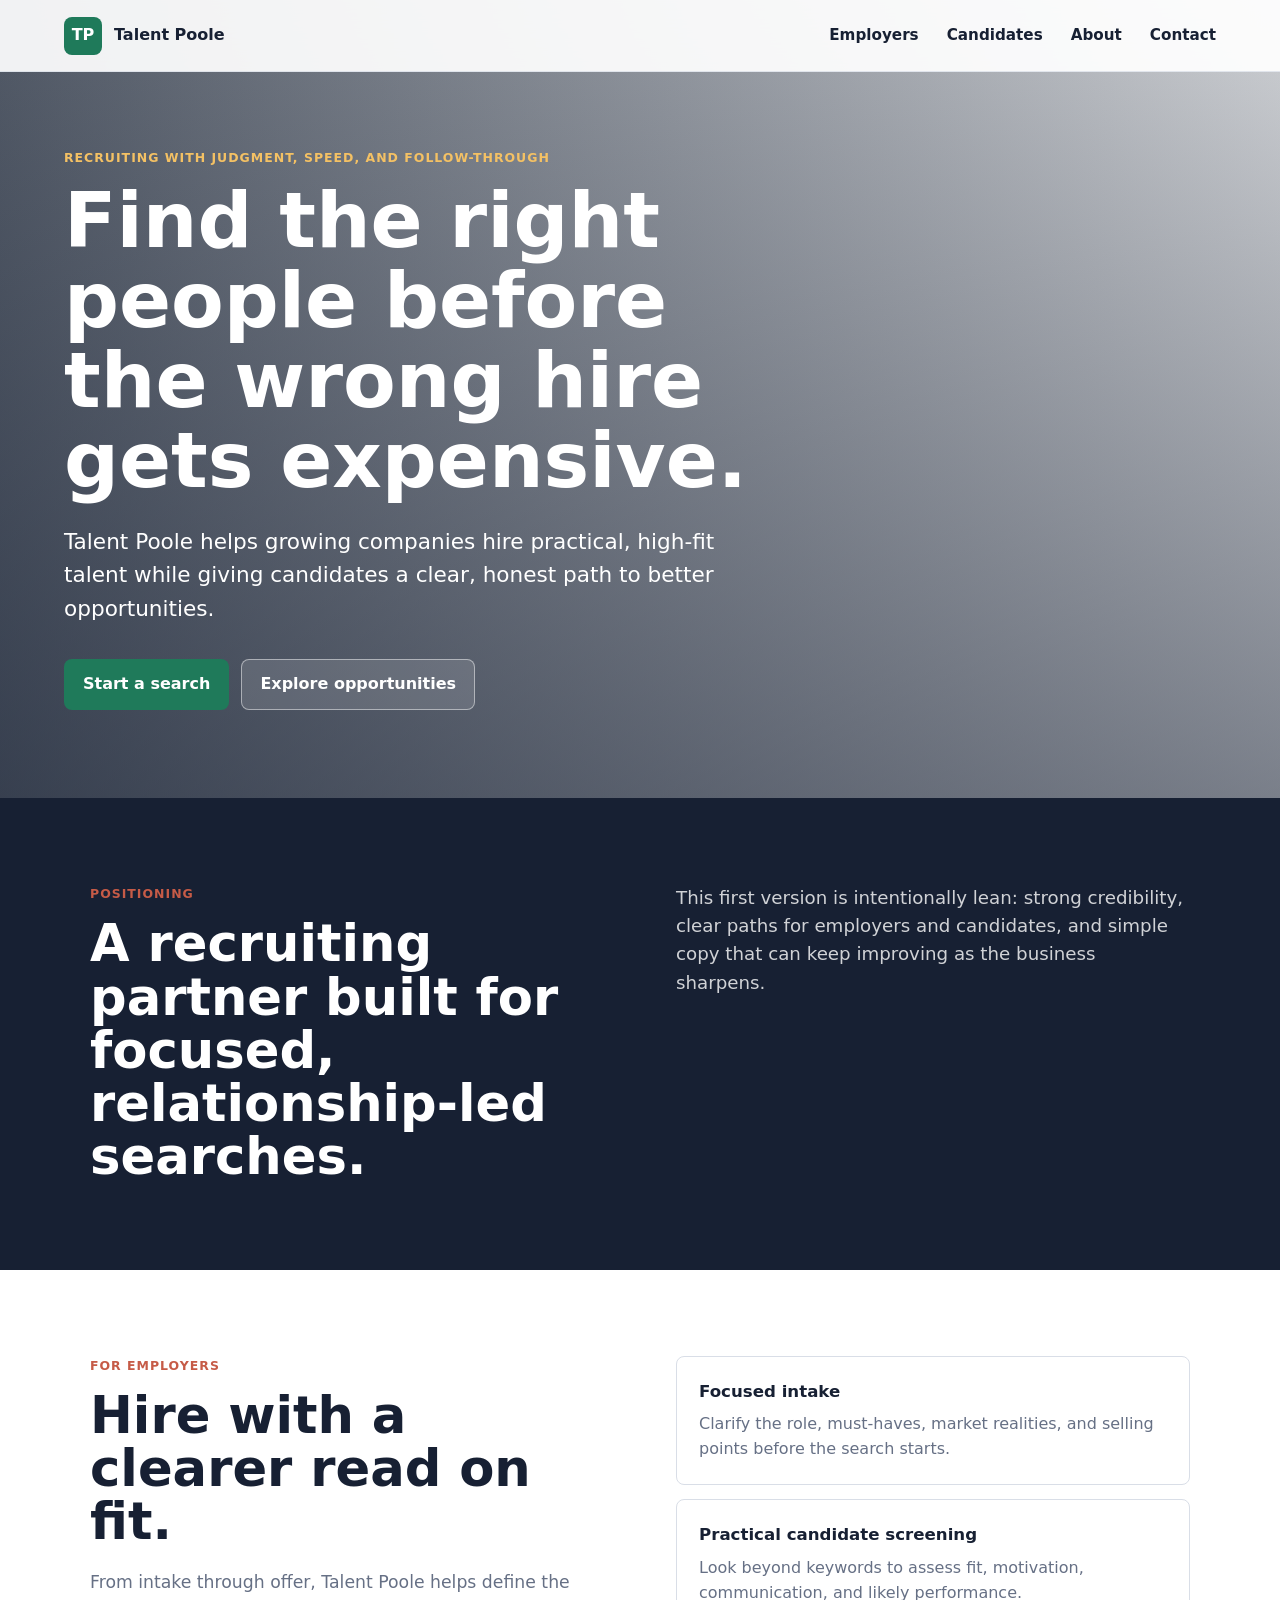
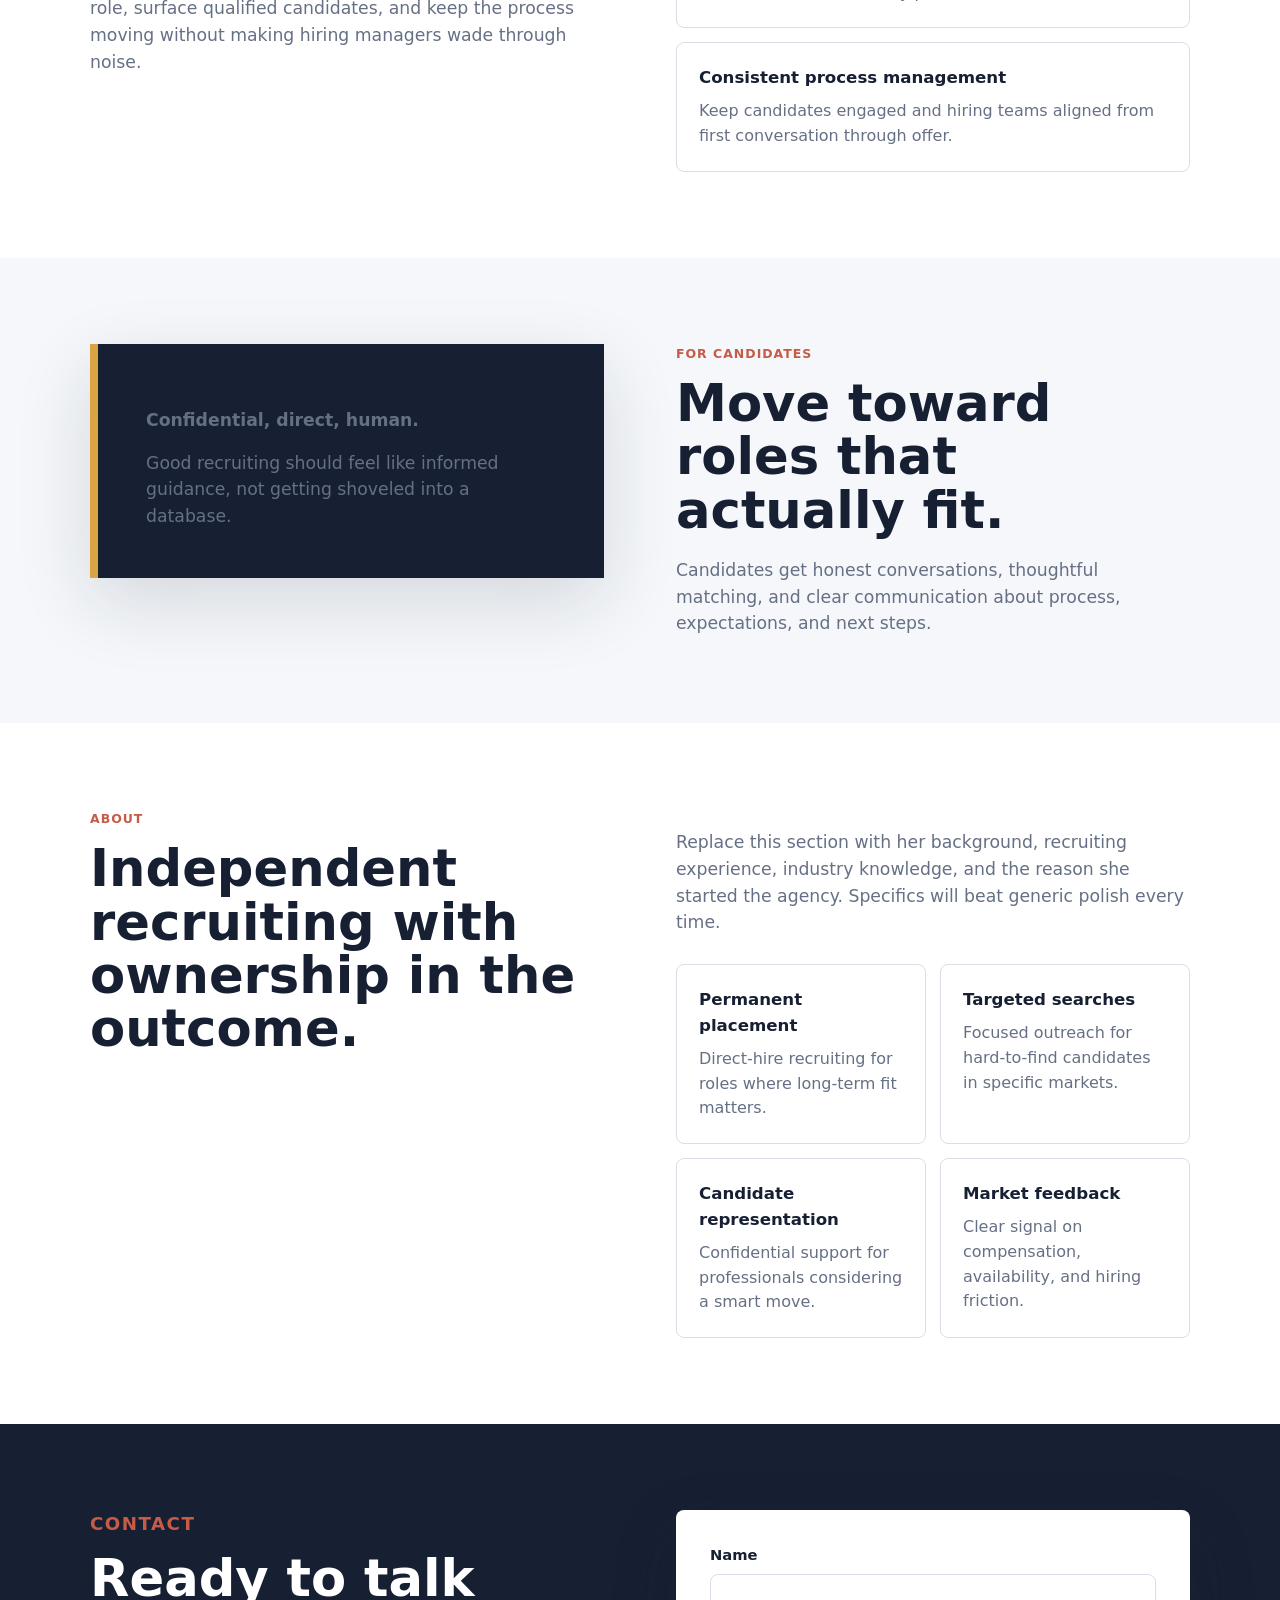
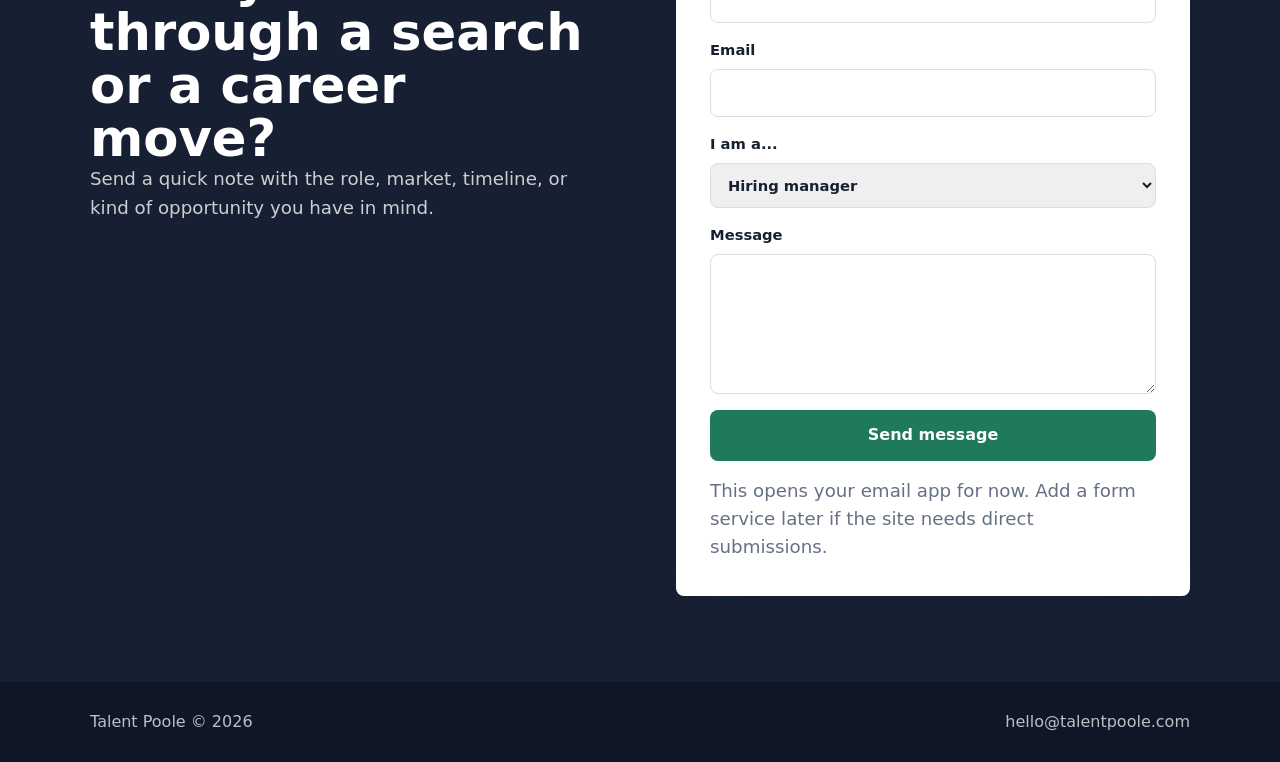
==== index.html @ 1aeaf41a "Initial Talent Poole static site" ====
<!doctype html>
<html lang="en">
  <head>
    <meta charset="utf-8" />
    <meta name="viewport" content="width=device-width, initial-scale=1" />
    <title>Talent Poole Recruiting</title>
    <meta
      name="description"
      content="A focused recruiting partner connecting growing companies with practical, high-fit talent."
    />
    <link rel="preconnect" href="https://images.unsplash.com" />
    <link rel="stylesheet" href="./styles.css" />
  </head>
  <body>
    <header class="site-header" data-header>
      <a class="brand" href="#top" aria-label="Talent Poole home">
        <span class="brand-mark">TP</span>
        <span data-content="agency.name">Talent Poole</span>
      </a>
      <button class="nav-toggle" type="button" aria-label="Open navigation" aria-expanded="false" data-nav-toggle>
        <span></span>
        <span></span>
        <span></span>
      </button>
      <nav class="nav-links" data-nav>
        <a href="#employers">Employers</a>
        <a href="#candidates">Candidates</a>
        <a href="#about">About</a>
        <a href="#contact">Contact</a>
      </nav>
    </header>

    <main id="top">
      <section class="hero">
        <div class="hero-media" role="img" aria-label="Professional team discussion in a modern office"></div>
        <div class="hero-overlay"></div>
        <div class="hero-content">
          <p class="eyebrow" data-content="agency.tagline">Recruiting with judgment, speed, and follow-through</p>
          <h1 data-content="hero.headline">Find the right people before the wrong hire gets expensive.</h1>
          <p class="hero-copy" data-content="hero.copy">
            Talent Poole helps growing companies hire practical, high-fit talent while giving candidates a clear, honest path to better opportunities.
          </p>
          <div class="button-row">
            <a class="button primary" href="#contact" data-content="hero.primaryCta">Start a search</a>
            <a class="button secondary" href="#candidates" data-content="hero.secondaryCta">Explore opportunities</a>
          </div>
        </div>
      </section>

      <section class="intro-band">
        <div class="section-inner intro-grid">
          <div>
            <p class="section-kicker">Positioning</p>
            <h2 data-content="intro.headline">A recruiting partner built for focused, relationship-led searches.</h2>
          </div>
          <p data-content="intro.copy">
            This first version is intentionally lean: strong credibility, clear paths for employers and candidates, and simple copy your sister can keep improving as the business sharpens.
          </p>
        </div>
      </section>

      <section class="section" id="employers">
        <div class="section-inner two-column">
          <div>
            <p class="section-kicker">For Employers</p>
            <h2 data-content="employers.headline">Hire with a clearer read on fit.</h2>
            <p data-content="employers.copy">
              From intake through offer, Talent Poole helps define the role, surface qualified candidates, and keep the process moving without making hiring managers wade through noise.
            </p>
          </div>
          <div class="feature-list" data-list="employers.points"></div>
        </div>
      </section>

      <section class="section muted" id="candidates">
        <div class="section-inner two-column reverse">
          <div class="profile-panel">
            <p class="stat" data-content="candidates.stat">Confidential, direct, human.</p>
            <p data-content="candidates.statCopy">
              Good recruiting should feel like informed guidance, not getting shoveled into a database.
            </p>
          </div>
          <div>
            <p class="section-kicker">For Candidates</p>
            <h2 data-content="candidates.headline">Move toward roles that actually fit.</h2>
            <p data-content="candidates.copy">
              Candidates get honest conversations, thoughtful matching, and clear communication about process, expectations, and next steps.
            </p>
          </div>
        </div>
      </section>

      <section class="section" id="about">
        <div class="section-inner about-layout">
          <div>
            <p class="section-kicker">About</p>
            <h2 data-content="about.headline">Independent recruiting with ownership in the outcome.</h2>
          </div>
          <div>
            <p data-content="about.copy">
              Replace this section with her background, recruiting experience, industry knowledge, and the reason she started the agency. Specifics will beat generic polish every time.
            </p>
            <div class="service-grid" data-list="services"></div>
          </div>
        </div>
      </section>

      <section class="contact-section" id="contact">
        <div class="section-inner contact-grid">
          <div>
            <p class="section-kicker">Contact</p>
            <h2 data-content="contact.headline">Ready to talk through a search or a career move?</h2>
            <p data-content="contact.copy">
              Send a quick note with the role, market, timeline, or kind of opportunity you have in mind.
            </p>
          </div>
          <form class="contact-form" data-contact-form>
            <label>
              Name
              <input name="name" autocomplete="name" required />
            </label>
            <label>
              Email
              <input name="email" type="email" autocomplete="email" required />
            </label>
            <label>
              I am a...
              <select name="type">
                <option>Hiring manager</option>
                <option>Candidate</option>
                <option>Referral partner</option>
              </select>
            </label>
            <label>
              Message
              <textarea name="message" rows="5" required></textarea>
            </label>
            <button class="button primary" type="submit">Send message</button>
            <p class="form-note">
              This opens your email app for now. Add a form service later if the site needs direct submissions.
            </p>
          </form>
        </div>
      </section>
    </main>

    <footer class="site-footer">
      <div class="section-inner footer-inner">
        <p><span data-content="agency.name">Talent Poole</span> <span data-year></span></p>
        <a data-email-link href="mailto:hello@example.com">hello@example.com</a>
      </div>
    </footer>

    <script src="./content/site-content.js"></script>
    <script src="./script.js"></script>
  </body>
</html>
---- styles.css ----
:root {
  --ink: #172033;
  --text: #2c3447;
  --muted: #667085;
  --line: #d9dee7;
  --paper: #ffffff;
  --soft: #f5f7fa;
  --green: #1f7a5a;
  --green-dark: #11543d;
  --coral: #c65b47;
  --gold: #d9a441;
  --shadow: 0 24px 70px rgba(23, 32, 51, 0.14);
  color-scheme: light;
  font-family:
    Inter, ui-sans-serif, system-ui, -apple-system, BlinkMacSystemFont, "Segoe UI",
    sans-serif;
}

* {
  box-sizing: border-box;
}

html {
  scroll-behavior: smooth;
}

body {
  margin: 0;
  background: var(--paper);
  color: var(--text);
  line-height: 1.55;
}

a {
  color: inherit;
  text-decoration: none;
}

button,
input,
select,
textarea {
  font: inherit;
}

.site-header {
  align-items: center;
  background: rgba(255, 255, 255, 0.92);
  border-bottom: 1px solid rgba(217, 222, 231, 0.75);
  display: flex;
  height: 72px;
  justify-content: space-between;
  left: 0;
  padding: 0 clamp(20px, 5vw, 72px);
  position: fixed;
  right: 0;
  top: 0;
  z-index: 20;
  backdrop-filter: blur(18px);
}

.brand {
  align-items: center;
  color: var(--ink);
  display: inline-flex;
  font-weight: 750;
  gap: 12px;
}

.brand-mark {
  align-items: center;
  background: var(--green);
  border-radius: 8px;
  color: #fff;
  display: inline-flex;
  height: 38px;
  justify-content: center;
  letter-spacing: 0;
  width: 38px;
}

.nav-links {
  align-items: center;
  display: flex;
  gap: 28px;
  color: var(--ink);
  font-size: 0.95rem;
  font-weight: 650;
}

.nav-links a:hover {
  color: var(--green);
}

.nav-toggle {
  background: transparent;
  border: 0;
  display: none;
  height: 44px;
  padding: 10px;
  width: 44px;
}

.nav-toggle span {
  background: var(--ink);
  display: block;
  height: 2px;
  margin: 5px 0;
  width: 22px;
}

.hero {
  min-height: 88vh;
  overflow: hidden;
  position: relative;
  display: grid;
  align-items: end;
  isolation: isolate;
}

.hero-media,
.hero-overlay {
  inset: 0;
  position: absolute;
}

.hero-media {
  background:
    linear-gradient(90deg, rgba(14, 25, 43, 0.72), rgba(14, 25, 43, 0.2)),
    url("https://images.unsplash.com/photo-1556761175-b413da4baf72?auto=format&fit=crop&w=1800&q=82")
      center / cover;
  transform: scale(1.02);
  z-index: -2;
}

.hero-overlay {
  background: linear-gradient(0deg, rgba(23, 32, 51, 0.46), rgba(23, 32, 51, 0));
  z-index: -1;
}

.hero-content {
  color: #fff;
  max-width: 820px;
  padding: 148px clamp(20px, 5vw, 72px) 88px;
}

.eyebrow,
.section-kicker {
  color: var(--coral);
  font-size: 0.78rem;
  font-weight: 800;
  letter-spacing: 0.08em;
  margin: 0 0 14px;
  text-transform: uppercase;
}

.hero .eyebrow {
  color: #f4c164;
}

h1,
h2 {
  color: var(--ink);
  letter-spacing: 0;
  line-height: 1.04;
  margin: 0;
}

h1 {
  color: #fff;
  font-size: clamp(2.8rem, 6vw, 6rem);
  max-width: 800px;
}

h2 {
  font-size: clamp(2rem, 4vw, 4.1rem);
}

p {
  margin: 0;
}

.hero-copy {
  font-size: clamp(1.05rem, 2vw, 1.35rem);
  margin-top: 24px;
  max-width: 680px;
}

.button-row {
  display: flex;
  flex-wrap: wrap;
  gap: 12px;
  margin-top: 34px;
}

.button {
  align-items: center;
  border: 1px solid transparent;
  border-radius: 8px;
  display: inline-flex;
  font-weight: 750;
  justify-content: center;
  min-height: 48px;
  padding: 12px 18px;
  transition:
    background 160ms ease,
    border-color 160ms ease,
    color 160ms ease,
    transform 160ms ease;
}

.button:hover {
  transform: translateY(-1px);
}

.button.primary {
  background: var(--green);
  color: #fff;
}

.button.primary:hover {
  background: var(--green-dark);
}

.button.secondary {
  background: rgba(255, 255, 255, 0.12);
  border-color: rgba(255, 255, 255, 0.48);
  color: #fff;
}

.intro-band {
  background: var(--ink);
  color: rgba(255, 255, 255, 0.8);
}

.section-inner {
  margin: 0 auto;
  max-width: 1180px;
  padding: 86px clamp(20px, 5vw, 40px);
  width: 100%;
}

.intro-grid,
.two-column,
.about-layout,
.contact-grid {
  display: grid;
  gap: clamp(32px, 6vw, 72px);
  grid-template-columns: minmax(0, 1fr) minmax(0, 1fr);
}

.intro-grid h2,
.contact-section h2 {
  color: #fff;
}

.intro-grid p:last-child,
.contact-section p {
  font-size: 1.14rem;
}

.section {
  background: #fff;
}

.section.muted {
  background: var(--soft);
}

.two-column,
.about-layout,
.contact-grid {
  align-items: start;
}

.two-column > div > p:not(.section-kicker),
.about-layout > div > p:not(.section-kicker) {
  color: var(--muted);
  font-size: 1.08rem;
  margin-top: 20px;
}

.feature-list {
  display: grid;
  gap: 14px;
}

.feature-item,
.service-card {
  background: #fff;
  border: 1px solid var(--line);
  border-radius: 8px;
  padding: 22px;
}

.feature-item h3,
.service-card h3 {
  color: var(--ink);
  font-size: 1.04rem;
  margin: 0 0 8px;
}

.feature-item p,
.service-card p {
  color: var(--muted);
}

.profile-panel {
  background: var(--ink);
  border-left: 8px solid var(--gold);
  box-shadow: var(--shadow);
  color: rgba(255, 255, 255, 0.82);
  padding: clamp(28px, 5vw, 48px);
}

.profile-panel .stat {
  color: #fff;
  font-size: clamp(2rem, 4vw, 3.6rem);
  font-weight: 800;
  letter-spacing: 0;
  line-height: 1.04;
  margin-bottom: 16px;
}

.profile-panel p:not(.stat) {
  color: rgba(255, 255, 255, 0.78);
}

.service-grid {
  display: grid;
  gap: 14px;
  grid-template-columns: repeat(2, minmax(0, 1fr));
  margin-top: 28px;
}

.contact-section {
  background: var(--ink);
  color: rgba(255, 255, 255, 0.78);
}

.contact-form {
  background: #fff;
  border-radius: 8px;
  box-shadow: var(--shadow);
  color: var(--text);
  display: grid;
  gap: 16px;
  padding: clamp(22px, 4vw, 34px);
}

.contact-form label {
  color: var(--ink);
  display: grid;
  font-size: 0.92rem;
  font-weight: 750;
  gap: 7px;
}

.contact-form input,
.contact-form select,
.contact-form textarea {
  border: 1px solid var(--line);
  border-radius: 8px;
  color: var(--ink);
  padding: 12px 13px;
}

.contact-form textarea {
  resize: vertical;
}

.contact-form input:focus,
.contact-form select:focus,
.contact-form textarea:focus {
  border-color: var(--green);
  outline: 3px solid rgba(31, 122, 90, 0.15);
}

.form-note {
  color: var(--muted);
  font-size: 0.86rem;
}

.site-footer {
  background: #0f1726;
  color: rgba(255, 255, 255, 0.72);
}

.footer-inner {
  align-items: center;
  display: flex;
  justify-content: space-between;
  padding-bottom: 28px;
  padding-top: 28px;
}

.footer-inner a:hover {
  color: #fff;
}

@media (max-width: 820px) {
  .site-header {
    height: 66px;
  }

  .nav-toggle {
    display: block;
  }

  .nav-links {
    background: #fff;
    border-bottom: 1px solid var(--line);
    box-shadow: var(--shadow);
    display: none;
    flex-direction: column;
    gap: 0;
    left: 0;
    padding: 10px 20px 18px;
    position: absolute;
    right: 0;
    top: 66px;
  }

  .nav-links.is-open {
    display: flex;
  }

  .nav-links a {
    padding: 12px 0;
    width: 100%;
  }

  .hero {
    min-height: 86vh;
  }

  .hero-content {
    padding-bottom: 58px;
  }

  .intro-grid,
  .two-column,
  .about-layout,
  .contact-grid {
    grid-template-columns: 1fr;
  }

  .reverse .profile-panel {
    order: 2;
  }

  .service-grid {
    grid-template-columns: 1fr;
  }

  .footer-inner {
    align-items: flex-start;
    flex-direction: column;
    gap: 8px;
  }
}

@media (max-width: 520px) {
  .button {
    width: 100%;
  }

  h1 {
    font-size: 2.65rem;
  }

  .section-inner {
    padding-bottom: 66px;
    padding-top: 66px;
  }
}
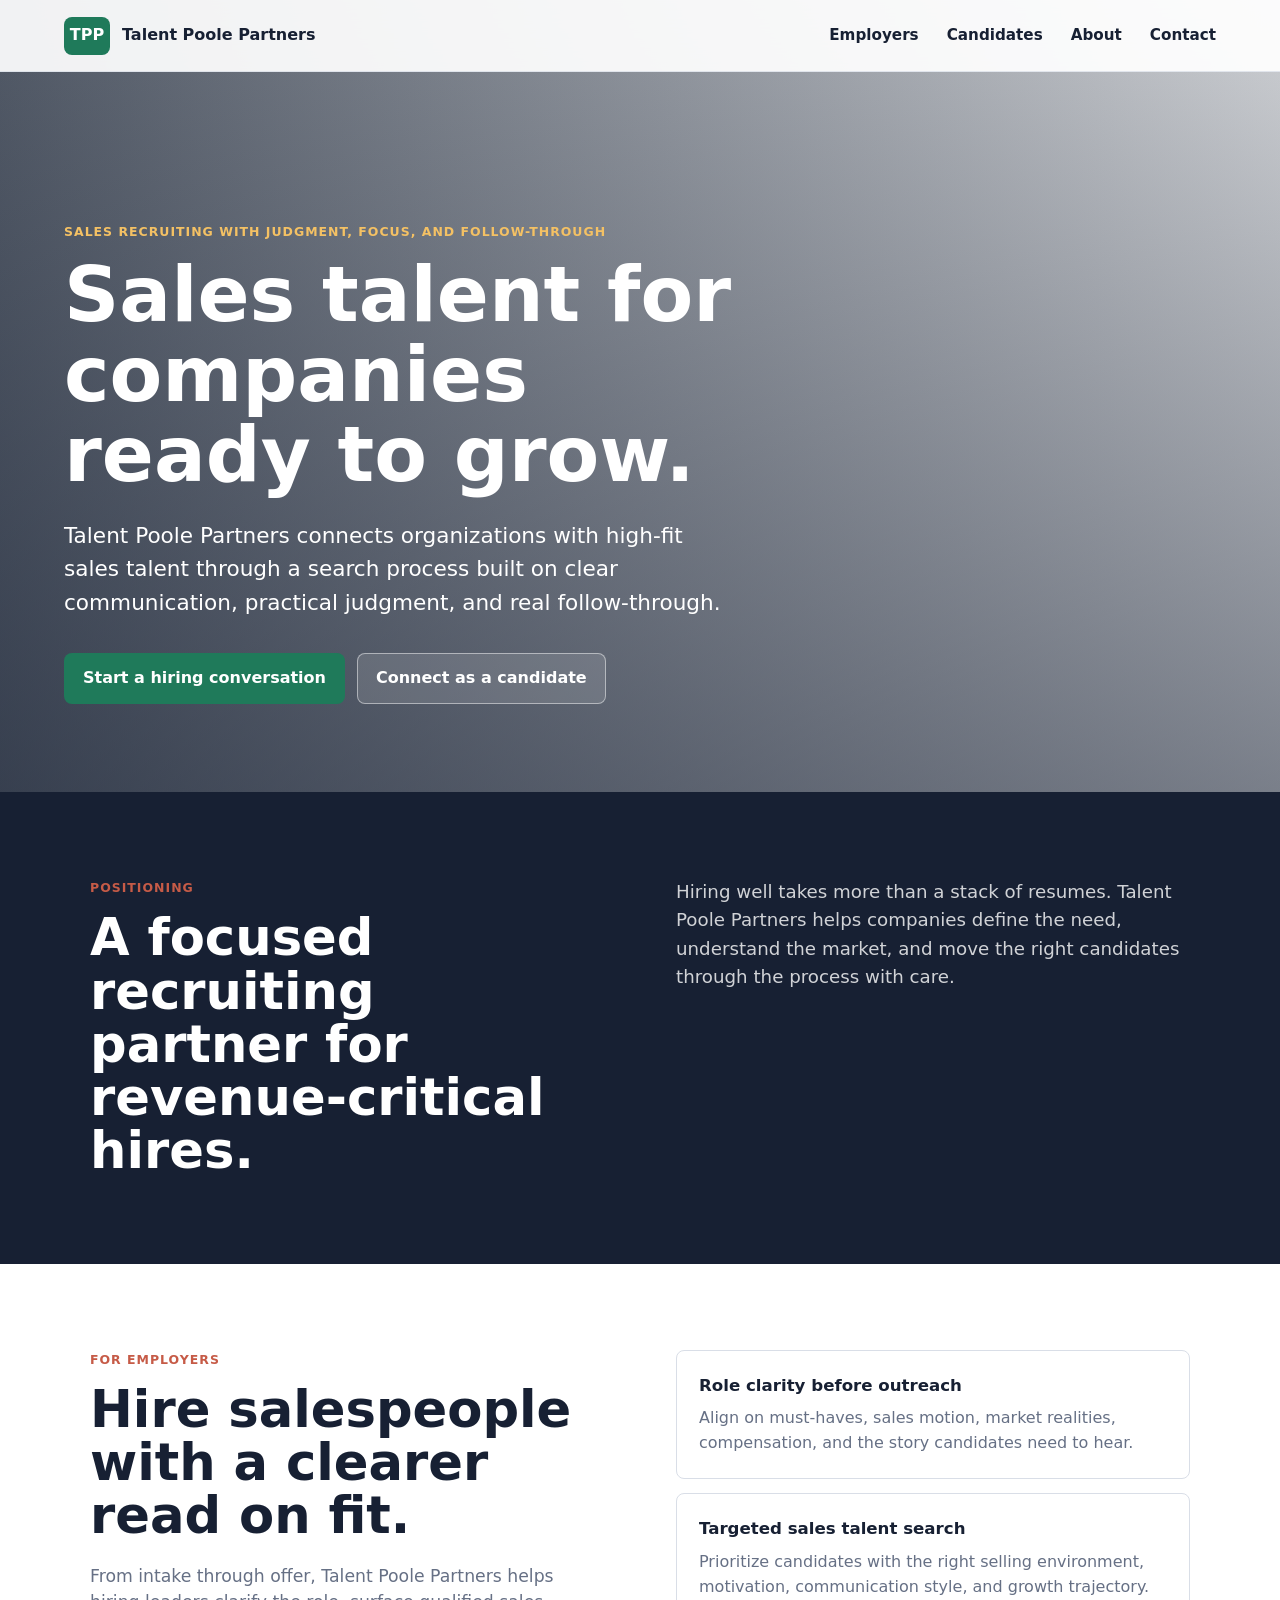
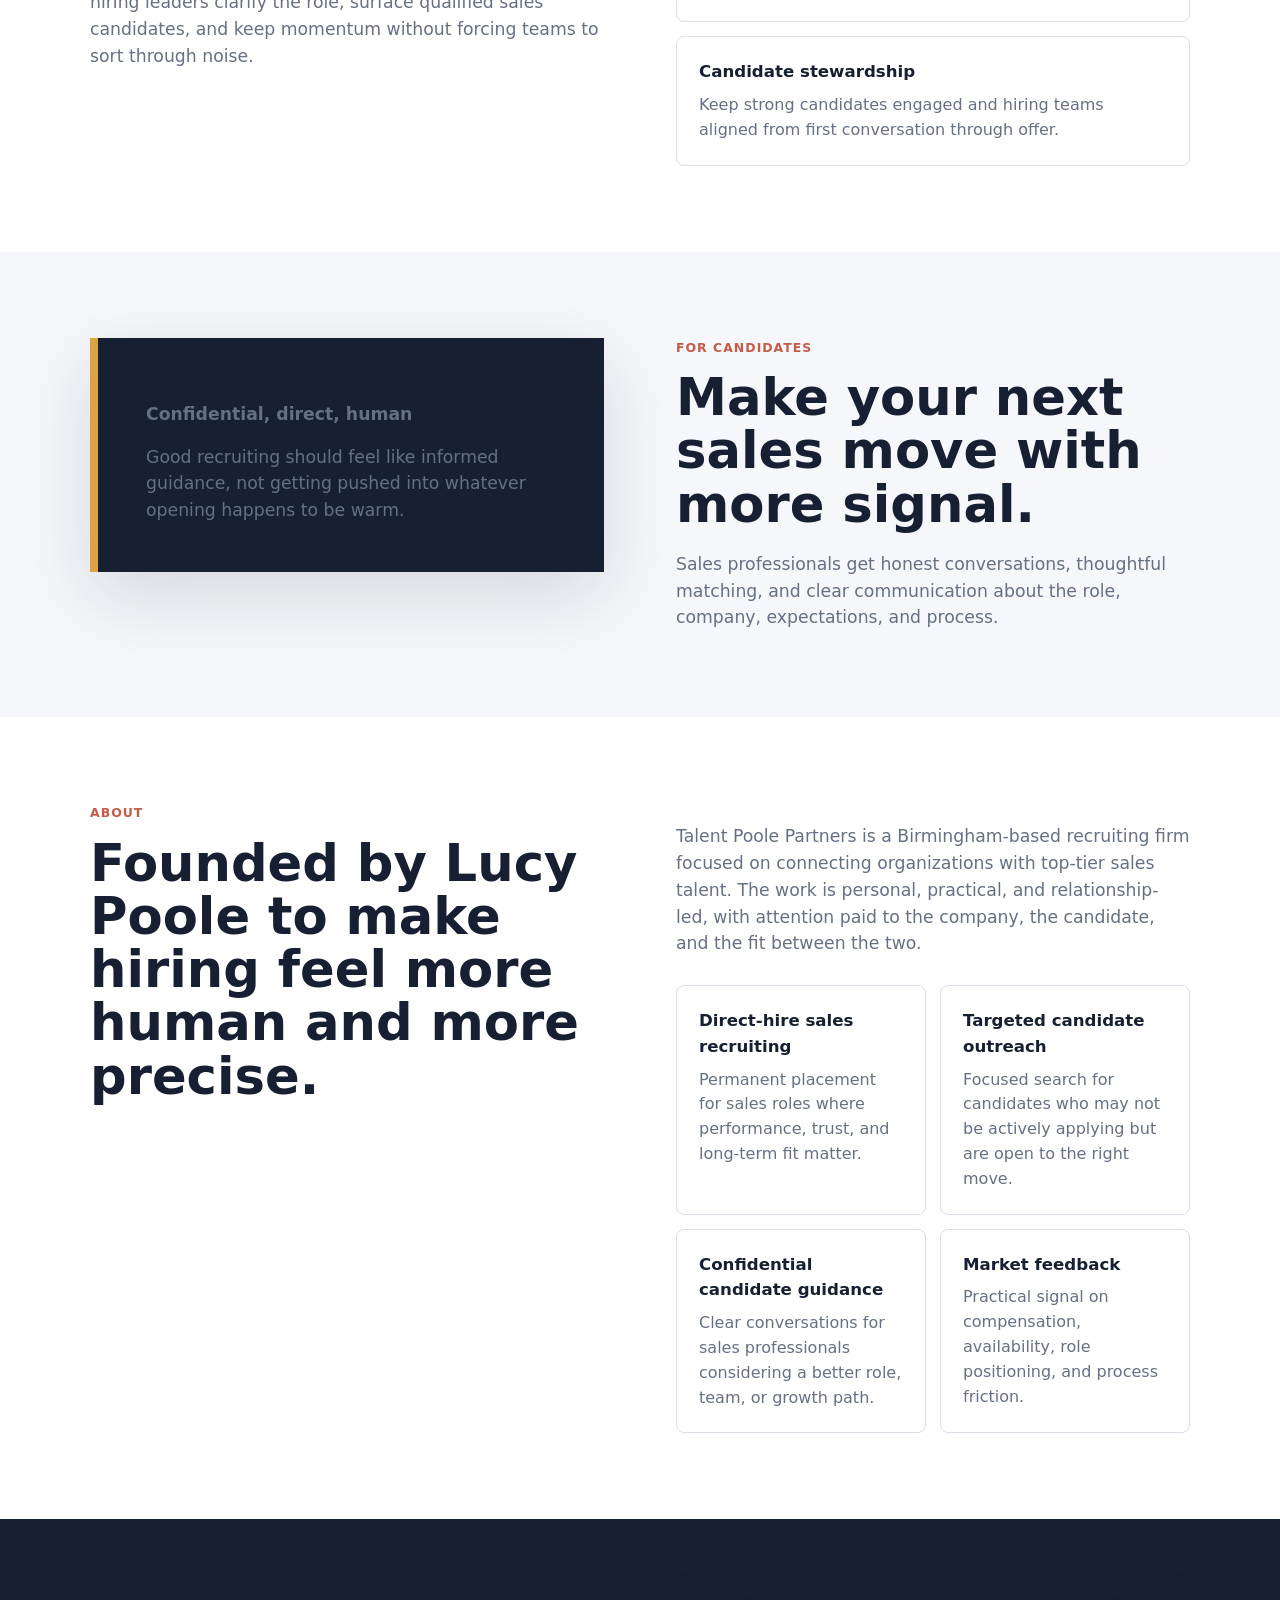
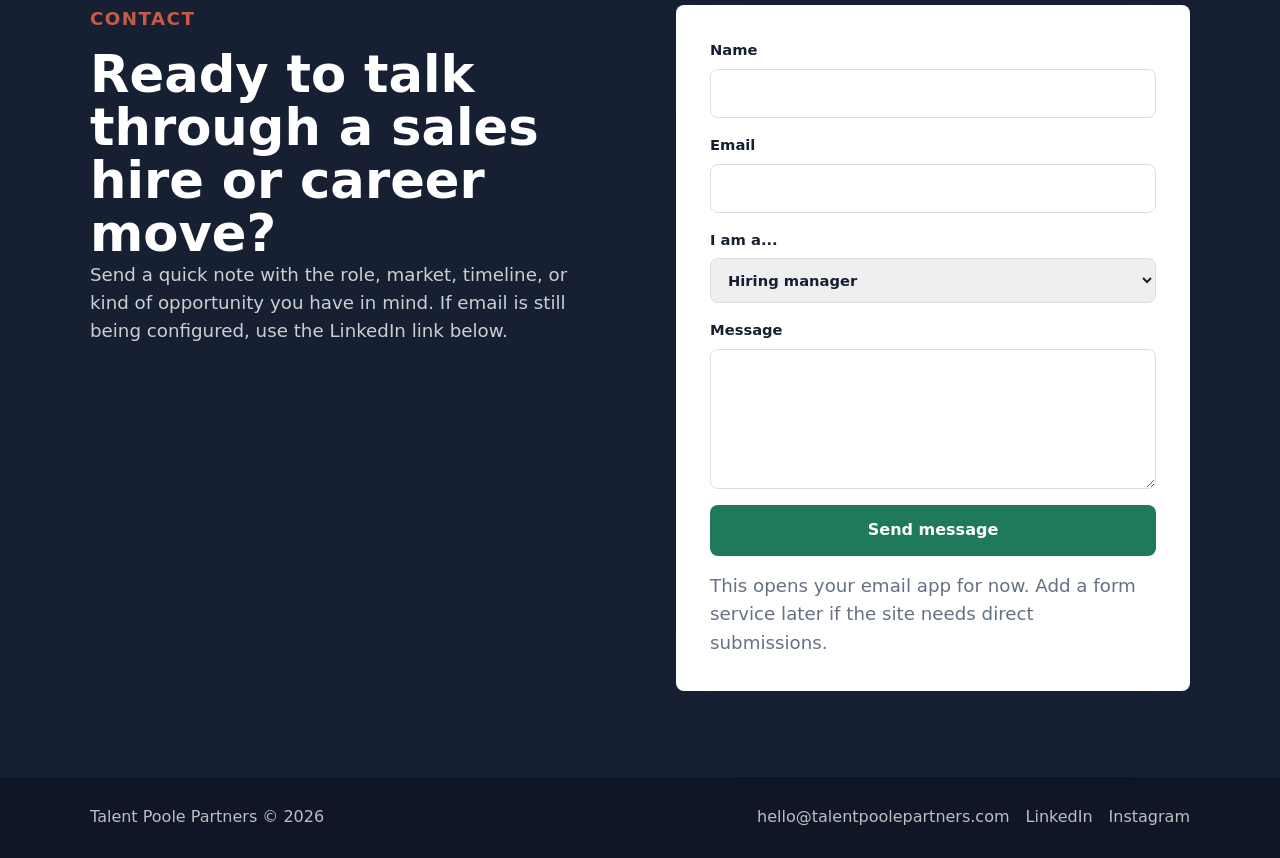
==== commit 9c6e914f: "Refine site for Talent Poole Partners" ====
--- a/index.html
+++ b/index.html
@@ -3,19 +3,19 @@
   <head>
     <meta charset="utf-8" />
     <meta name="viewport" content="width=device-width, initial-scale=1" />
-    <title>Talent Poole Recruiting</title>
+    <title>Talent Poole Partners | Sales Recruiting</title>
     <meta
       name="description"
-      content="A focused recruiting partner connecting growing companies with practical, high-fit talent."
+      content="Talent Poole Partners is a Birmingham-based recruiting firm connecting organizations with high-fit sales talent."
     />
     <link rel="preconnect" href="https://images.unsplash.com" />
     <link rel="stylesheet" href="./styles.css" />
   </head>
   <body>
     <header class="site-header" data-header>
-      <a class="brand" href="#top" aria-label="Talent Poole home">
-        <span class="brand-mark">TP</span>
-        <span data-content="agency.name">Talent Poole</span>
+      <a class="brand" href="#top" aria-label="Talent Poole Partners home">
+        <span class="brand-mark">TPP</span>
+        <span data-content="agency.name">Talent Poole Partners</span>
       </a>
       <button class="nav-toggle" type="button" aria-label="Open navigation" aria-expanded="false" data-nav-toggle>
         <span></span>
@@ -35,14 +35,14 @@
         <div class="hero-media" role="img" aria-label="Professional team discussion in a modern office"></div>
         <div class="hero-overlay"></div>
         <div class="hero-content">
-          <p class="eyebrow" data-content="agency.tagline">Recruiting with judgment, speed, and follow-through</p>
-          <h1 data-content="hero.headline">Find the right people before the wrong hire gets expensive.</h1>
+          <p class="eyebrow" data-content="agency.tagline">Sales recruiting with judgment, focus, and follow-through</p>
+          <h1 data-content="hero.headline">Sales talent for companies ready to grow.</h1>
           <p class="hero-copy" data-content="hero.copy">
-            Talent Poole helps growing companies hire practical, high-fit talent while giving candidates a clear, honest path to better opportunities.
+            Talent Poole Partners connects organizations with high-fit sales talent through a search process built on clear communication, practical judgment, and real follow-through.
           </p>
           <div class="button-row">
-            <a class="button primary" href="#contact" data-content="hero.primaryCta">Start a search</a>
-            <a class="button secondary" href="#candidates" data-content="hero.secondaryCta">Explore opportunities</a>
+            <a class="button primary" href="#contact" data-content="hero.primaryCta">Start a hiring conversation</a>
+            <a class="button secondary" href="#candidates" data-content="hero.secondaryCta">Connect as a candidate</a>
           </div>
         </div>
       </section>
@@ -51,10 +51,10 @@
         <div class="section-inner intro-grid">
           <div>
             <p class="section-kicker">Positioning</p>
-            <h2 data-content="intro.headline">A recruiting partner built for focused, relationship-led searches.</h2>
+            <h2 data-content="intro.headline">A focused recruiting partner for revenue-critical hires.</h2>
           </div>
           <p data-content="intro.copy">
-            This first version is intentionally lean: strong credibility, clear paths for employers and candidates, and simple copy your sister can keep improving as the business sharpens.
+            Hiring well takes more than a stack of resumes. Talent Poole Partners helps companies define the need, understand the market, and move the right candidates through the process with care.
           </p>
         </div>
       </section>
@@ -63,9 +63,9 @@
         <div class="section-inner two-column">
           <div>
             <p class="section-kicker">For Employers</p>
-            <h2 data-content="employers.headline">Hire with a clearer read on fit.</h2>
+            <h2 data-content="employers.headline">Hire salespeople with a clearer read on fit.</h2>
             <p data-content="employers.copy">
-              From intake through offer, Talent Poole helps define the role, surface qualified candidates, and keep the process moving without making hiring managers wade through noise.
+              From intake through offer, Talent Poole Partners helps hiring leaders clarify the role, surface qualified sales candidates, and keep momentum without forcing teams to sort through noise.
             </p>
           </div>
           <div class="feature-list" data-list="employers.points"></div>
@@ -75,16 +75,16 @@
       <section class="section muted" id="candidates">
         <div class="section-inner two-column reverse">
           <div class="profile-panel">
-            <p class="stat" data-content="candidates.stat">Confidential, direct, human.</p>
+            <p class="stat" data-content="candidates.stat">Confidential, direct, human</p>
             <p data-content="candidates.statCopy">
-              Good recruiting should feel like informed guidance, not getting shoveled into a database.
+              Good recruiting should feel like informed guidance, not getting pushed into whatever opening happens to be warm.
             </p>
           </div>
           <div>
             <p class="section-kicker">For Candidates</p>
-            <h2 data-content="candidates.headline">Move toward roles that actually fit.</h2>
+            <h2 data-content="candidates.headline">Make your next sales move with more signal.</h2>
             <p data-content="candidates.copy">
-              Candidates get honest conversations, thoughtful matching, and clear communication about process, expectations, and next steps.
+              Sales professionals get honest conversations, thoughtful matching, and clear communication about the role, company, expectations, and process.
             </p>
           </div>
         </div>
@@ -94,11 +94,11 @@
         <div class="section-inner about-layout">
           <div>
             <p class="section-kicker">About</p>
-            <h2 data-content="about.headline">Independent recruiting with ownership in the outcome.</h2>
+            <h2 data-content="about.headline">Founded by Lucy Poole to make hiring feel more human and more precise.</h2>
           </div>
           <div>
             <p data-content="about.copy">
-              Replace this section with her background, recruiting experience, industry knowledge, and the reason she started the agency. Specifics will beat generic polish every time.
+              Talent Poole Partners is a Birmingham-based recruiting firm focused on connecting organizations with top-tier sales talent. The work is personal, practical, and relationship-led, with attention paid to the company, the candidate, and the fit between the two.
             </p>
             <div class="service-grid" data-list="services"></div>
           </div>
@@ -109,9 +109,9 @@
         <div class="section-inner contact-grid">
           <div>
             <p class="section-kicker">Contact</p>
-            <h2 data-content="contact.headline">Ready to talk through a search or a career move?</h2>
+            <h2 data-content="contact.headline">Ready to talk through a sales hire or career move?</h2>
             <p data-content="contact.copy">
-              Send a quick note with the role, market, timeline, or kind of opportunity you have in mind.
+              Send a quick note with the role, market, timeline, or kind of opportunity you have in mind. If email is still being configured, use the LinkedIn link below.
             </p>
           </div>
           <form class="contact-form" data-contact-form>
@@ -147,7 +147,11 @@
     <footer class="site-footer">
       <div class="section-inner footer-inner">
         <p><span data-content="agency.name">Talent Poole</span> <span data-year></span></p>
-        <a data-email-link href="mailto:hello@example.com">hello@example.com</a>
+        <div class="footer-links">
+          <a data-email-link href="mailto:hello@example.com">hello@example.com</a>
+          <a data-linkedin-link href="https://www.linkedin.com/company/talent-poole-partners/">LinkedIn</a>
+          <a data-instagram-link href="https://www.instagram.com/p/DaAyISaROPx/">Instagram</a>
+        </div>
       </div>
     </footer>
 
--- a/styles.css
+++ b/styles.css
@@ -76,7 +76,7 @@
   height: 38px;
   justify-content: center;
   letter-spacing: 0;
-  width: 38px;
+  width: 46px;
 }
 
 .nav-links {
@@ -394,6 +394,13 @@
   padding-top: 28px;
 }
 
+.footer-links {
+  display: flex;
+  flex-wrap: wrap;
+  gap: 16px;
+  justify-content: flex-end;
+}
+
 .footer-inner a:hover {
   color: #fff;
 }
@@ -458,6 +465,10 @@
     flex-direction: column;
     gap: 8px;
   }
+
+  .footer-links {
+    justify-content: flex-start;
+  }
 }
 
 @media (max-width: 520px) {
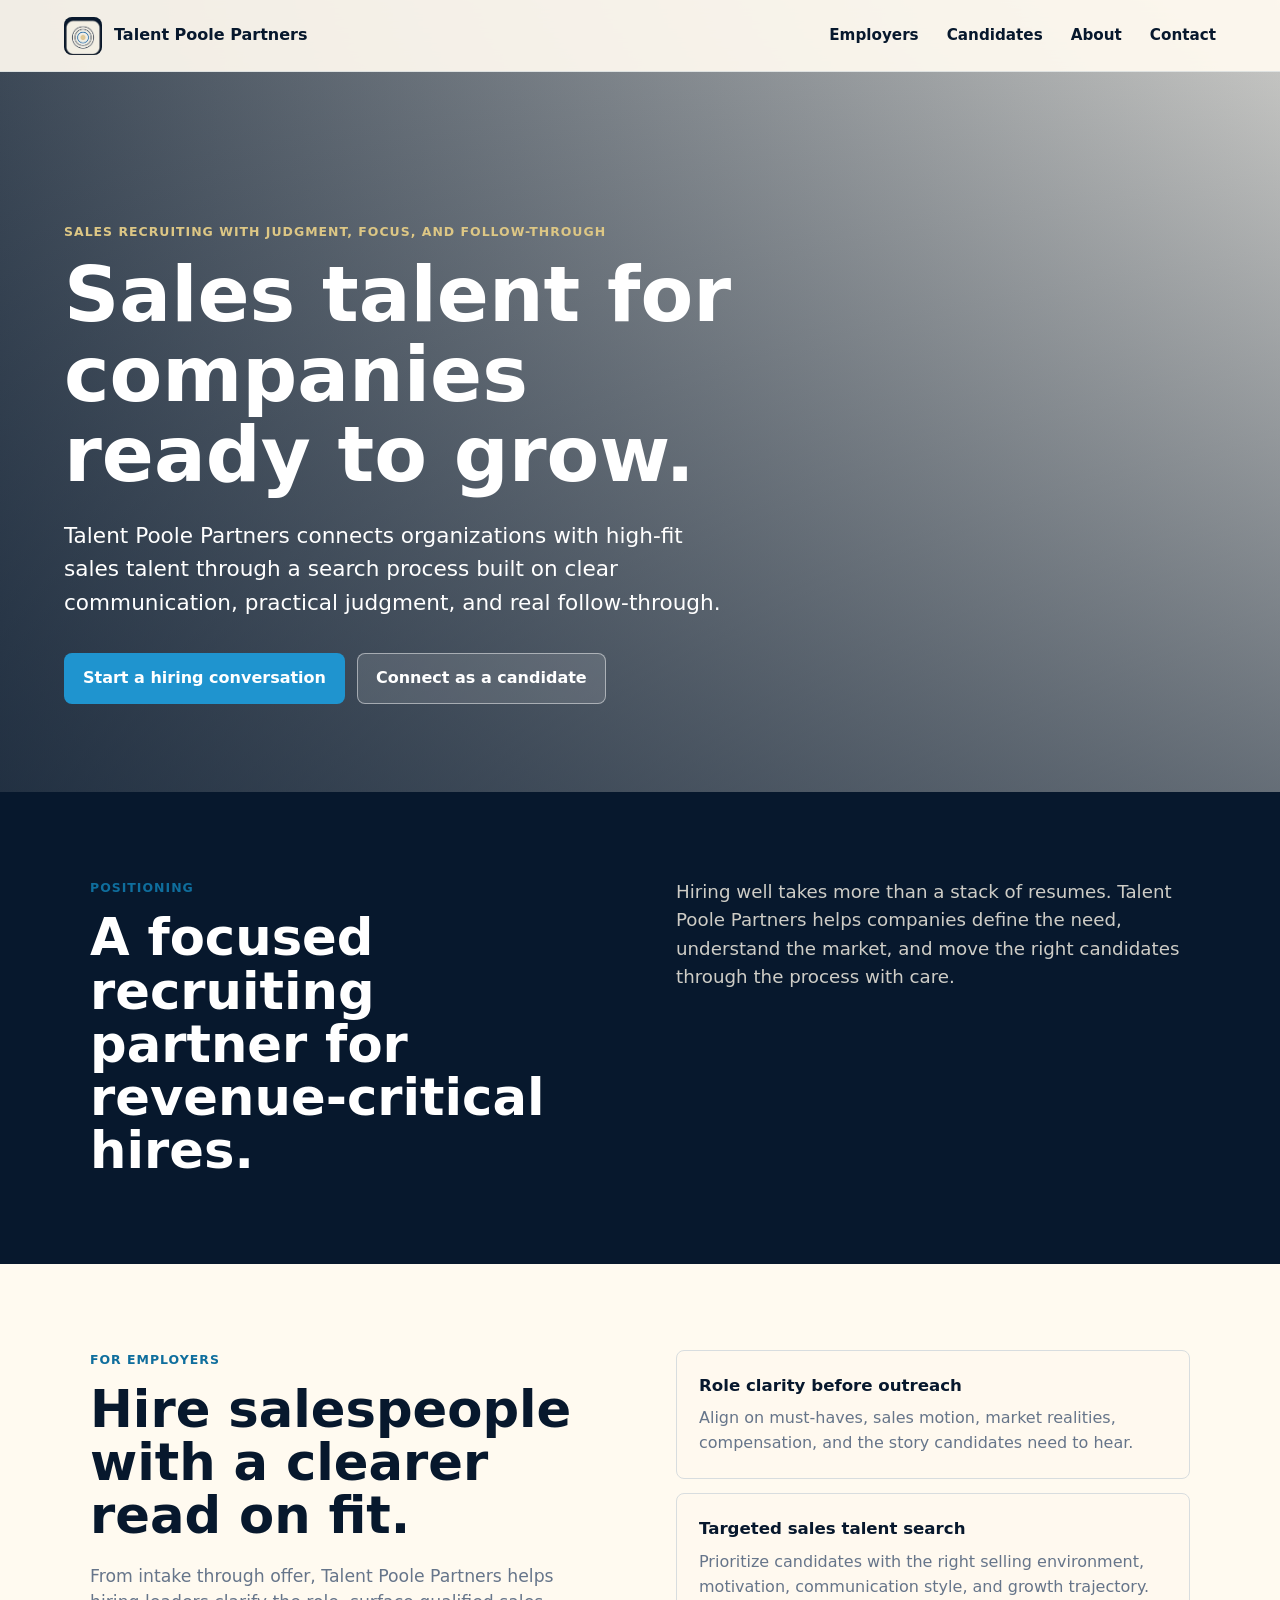
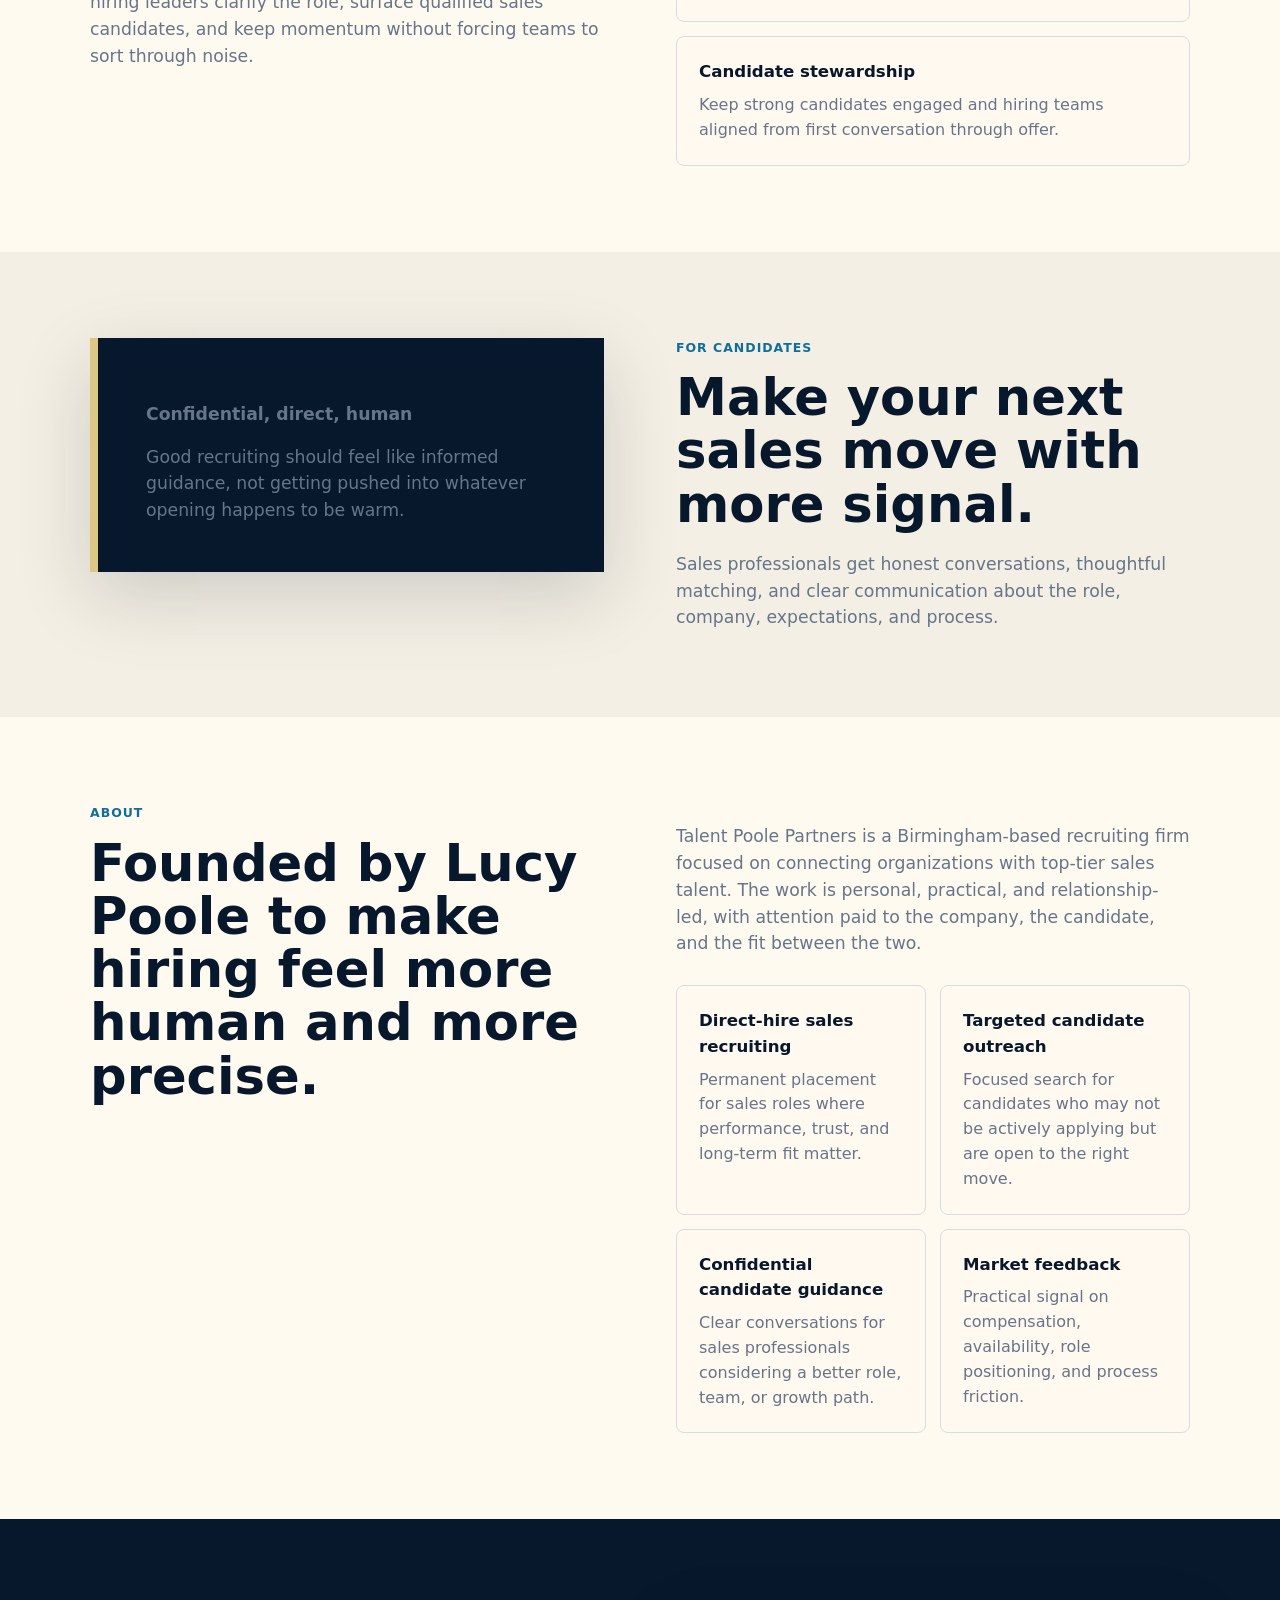
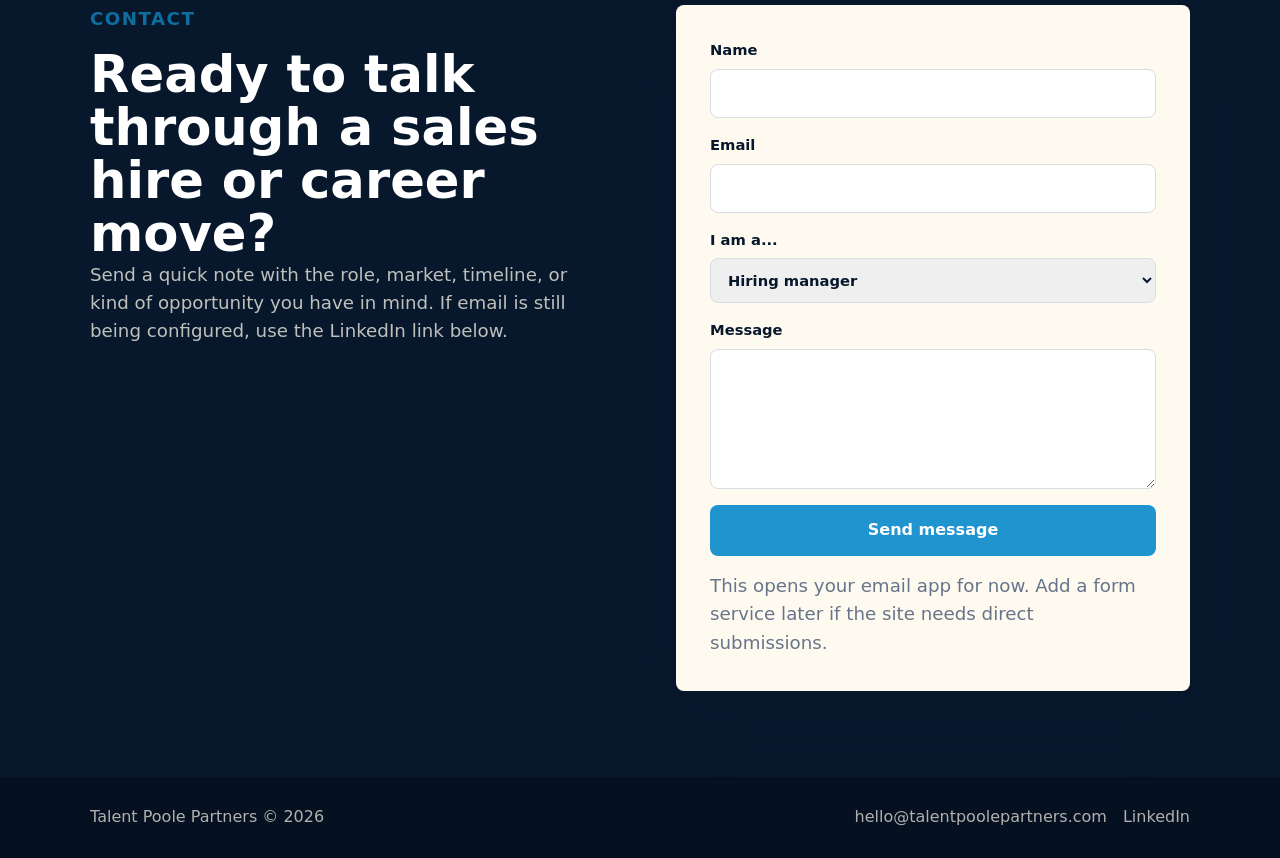
==== commit 71d1408f: "Apply Talent Poole brand styling" ====
--- a/index.html
+++ b/index.html
@@ -14,7 +14,9 @@
   <body>
     <header class="site-header" data-header>
       <a class="brand" href="#top" aria-label="Talent Poole Partners home">
-        <span class="brand-mark">TPP</span>
+        <span class="brand-mark">
+          <img src="./assets/talent-poole-mark.jpg" alt="" />
+        </span>
         <span data-content="agency.name">Talent Poole Partners</span>
       </a>
       <button class="nav-toggle" type="button" aria-label="Open navigation" aria-expanded="false" data-nav-toggle>
@@ -150,7 +152,6 @@
         <div class="footer-links">
           <a data-email-link href="mailto:hello@example.com">hello@example.com</a>
           <a data-linkedin-link href="https://www.linkedin.com/company/talent-poole-partners/">LinkedIn</a>
-          <a data-instagram-link href="https://www.instagram.com/p/DaAyISaROPx/">Instagram</a>
         </div>
       </div>
     </footer>
--- a/styles.css
+++ b/styles.css
@@ -1,15 +1,15 @@
 :root {
-  --ink: #172033;
-  --text: #2c3447;
-  --muted: #667085;
-  --line: #d9dee7;
-  --paper: #ffffff;
-  --soft: #f5f7fa;
-  --green: #1f7a5a;
-  --green-dark: #11543d;
-  --coral: #c65b47;
-  --gold: #d9a441;
-  --shadow: 0 24px 70px rgba(23, 32, 51, 0.14);
+  --ink: #07182d;
+  --text: #233248;
+  --muted: #66758a;
+  --line: #d8dddf;
+  --paper: #fffaf0;
+  --soft: #f4efe4;
+  --blue: #1f94cf;
+  --blue-dark: #0f6e9d;
+  --cream: #f4efe4;
+  --gold: #ddc785;
+  --shadow: 0 24px 70px rgba(7, 24, 45, 0.16);
   color-scheme: light;
   font-family:
     Inter, ui-sans-serif, system-ui, -apple-system, BlinkMacSystemFont, "Segoe UI",
@@ -45,8 +45,8 @@
 
 .site-header {
   align-items: center;
-  background: rgba(255, 255, 255, 0.92);
-  border-bottom: 1px solid rgba(217, 222, 231, 0.75);
+  background: rgba(255, 250, 240, 0.93);
+  border-bottom: 1px solid rgba(216, 221, 223, 0.82);
   display: flex;
   height: 72px;
   justify-content: space-between;
@@ -69,14 +69,22 @@
 
 .brand-mark {
   align-items: center;
-  background: var(--green);
+  background: var(--cream);
   border-radius: 8px;
-  color: #fff;
   display: inline-flex;
   height: 38px;
   justify-content: center;
-  letter-spacing: 0;
-  width: 46px;
+  overflow: hidden;
+  width: 38px;
+  box-shadow: inset 0 0 0 1px rgba(7, 24, 45, 0.12);
+}
+
+.brand-mark img {
+  display: block;
+  height: 100%;
+  object-fit: cover;
+  object-position: center;
+  width: 100%;
 }
 
 .nav-links {
@@ -89,7 +97,7 @@
 }
 
 .nav-links a:hover {
-  color: var(--green);
+  color: var(--blue-dark);
 }
 
 .nav-toggle {
@@ -126,7 +134,7 @@
 
 .hero-media {
   background:
-    linear-gradient(90deg, rgba(14, 25, 43, 0.72), rgba(14, 25, 43, 0.2)),
+    linear-gradient(90deg, rgba(7, 24, 45, 0.78), rgba(7, 24, 45, 0.2)),
     url("https://images.unsplash.com/photo-1556761175-b413da4baf72?auto=format&fit=crop&w=1800&q=82")
       center / cover;
   transform: scale(1.02);
@@ -134,7 +142,7 @@
 }
 
 .hero-overlay {
-  background: linear-gradient(0deg, rgba(23, 32, 51, 0.46), rgba(23, 32, 51, 0));
+  background: linear-gradient(0deg, rgba(7, 24, 45, 0.52), rgba(7, 24, 45, 0));
   z-index: -1;
 }
 
@@ -146,7 +154,7 @@
 
 .eyebrow,
 .section-kicker {
-  color: var(--coral);
+  color: var(--blue-dark);
   font-size: 0.78rem;
   font-weight: 800;
   letter-spacing: 0.08em;
@@ -155,7 +163,7 @@
 }
 
 .hero .eyebrow {
-  color: #f4c164;
+  color: var(--gold);
 }
 
 h1,
@@ -214,12 +222,12 @@
 }
 
 .button.primary {
-  background: var(--green);
+  background: var(--blue);
   color: #fff;
 }
 
 .button.primary:hover {
-  background: var(--green-dark);
+  background: var(--blue-dark);
 }
 
 .button.secondary {
@@ -230,7 +238,7 @@
 
 .intro-band {
   background: var(--ink);
-  color: rgba(255, 255, 255, 0.8);
+  color: rgba(244, 239, 228, 0.84);
 }
 
 .section-inner {
@@ -260,7 +268,7 @@
 }
 
 .section {
-  background: #fff;
+  background: var(--paper);
 }
 
 .section.muted {
@@ -287,7 +295,7 @@
 
 .feature-item,
 .service-card {
-  background: #fff;
+  background: rgba(255, 250, 240, 0.9);
   border: 1px solid var(--line);
   border-radius: 8px;
   padding: 22px;
@@ -335,11 +343,11 @@
 
 .contact-section {
   background: var(--ink);
-  color: rgba(255, 255, 255, 0.78);
+  color: rgba(244, 239, 228, 0.78);
 }
 
 .contact-form {
-  background: #fff;
+  background: var(--paper);
   border-radius: 8px;
   box-shadow: var(--shadow);
   color: var(--text);
@@ -372,8 +380,8 @@
 .contact-form input:focus,
 .contact-form select:focus,
 .contact-form textarea:focus {
-  border-color: var(--green);
-  outline: 3px solid rgba(31, 122, 90, 0.15);
+  border-color: var(--blue);
+  outline: 3px solid rgba(31, 148, 207, 0.16);
 }
 
 .form-note {
@@ -382,8 +390,8 @@
 }
 
 .site-footer {
-  background: #0f1726;
-  color: rgba(255, 255, 255, 0.72);
+  background: #051120;
+  color: rgba(244, 239, 228, 0.72);
 }
 
 .footer-inner {
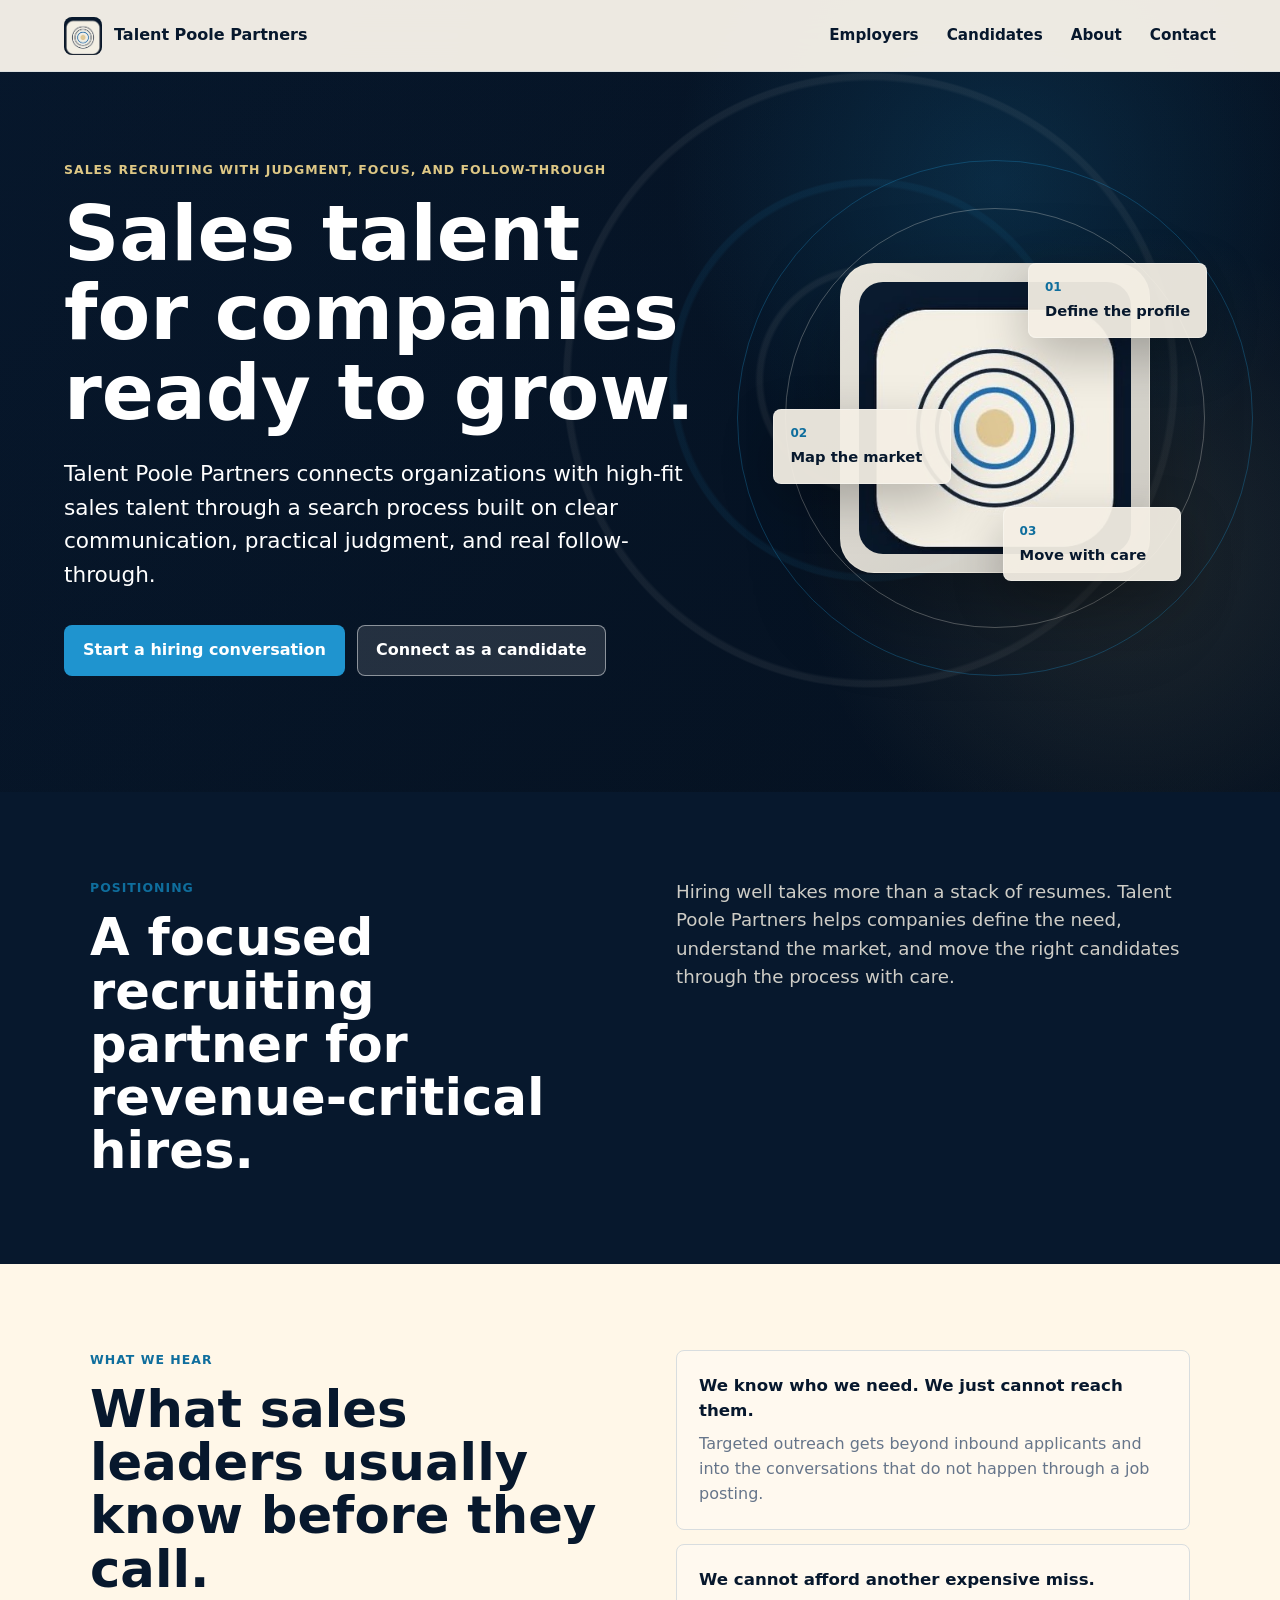
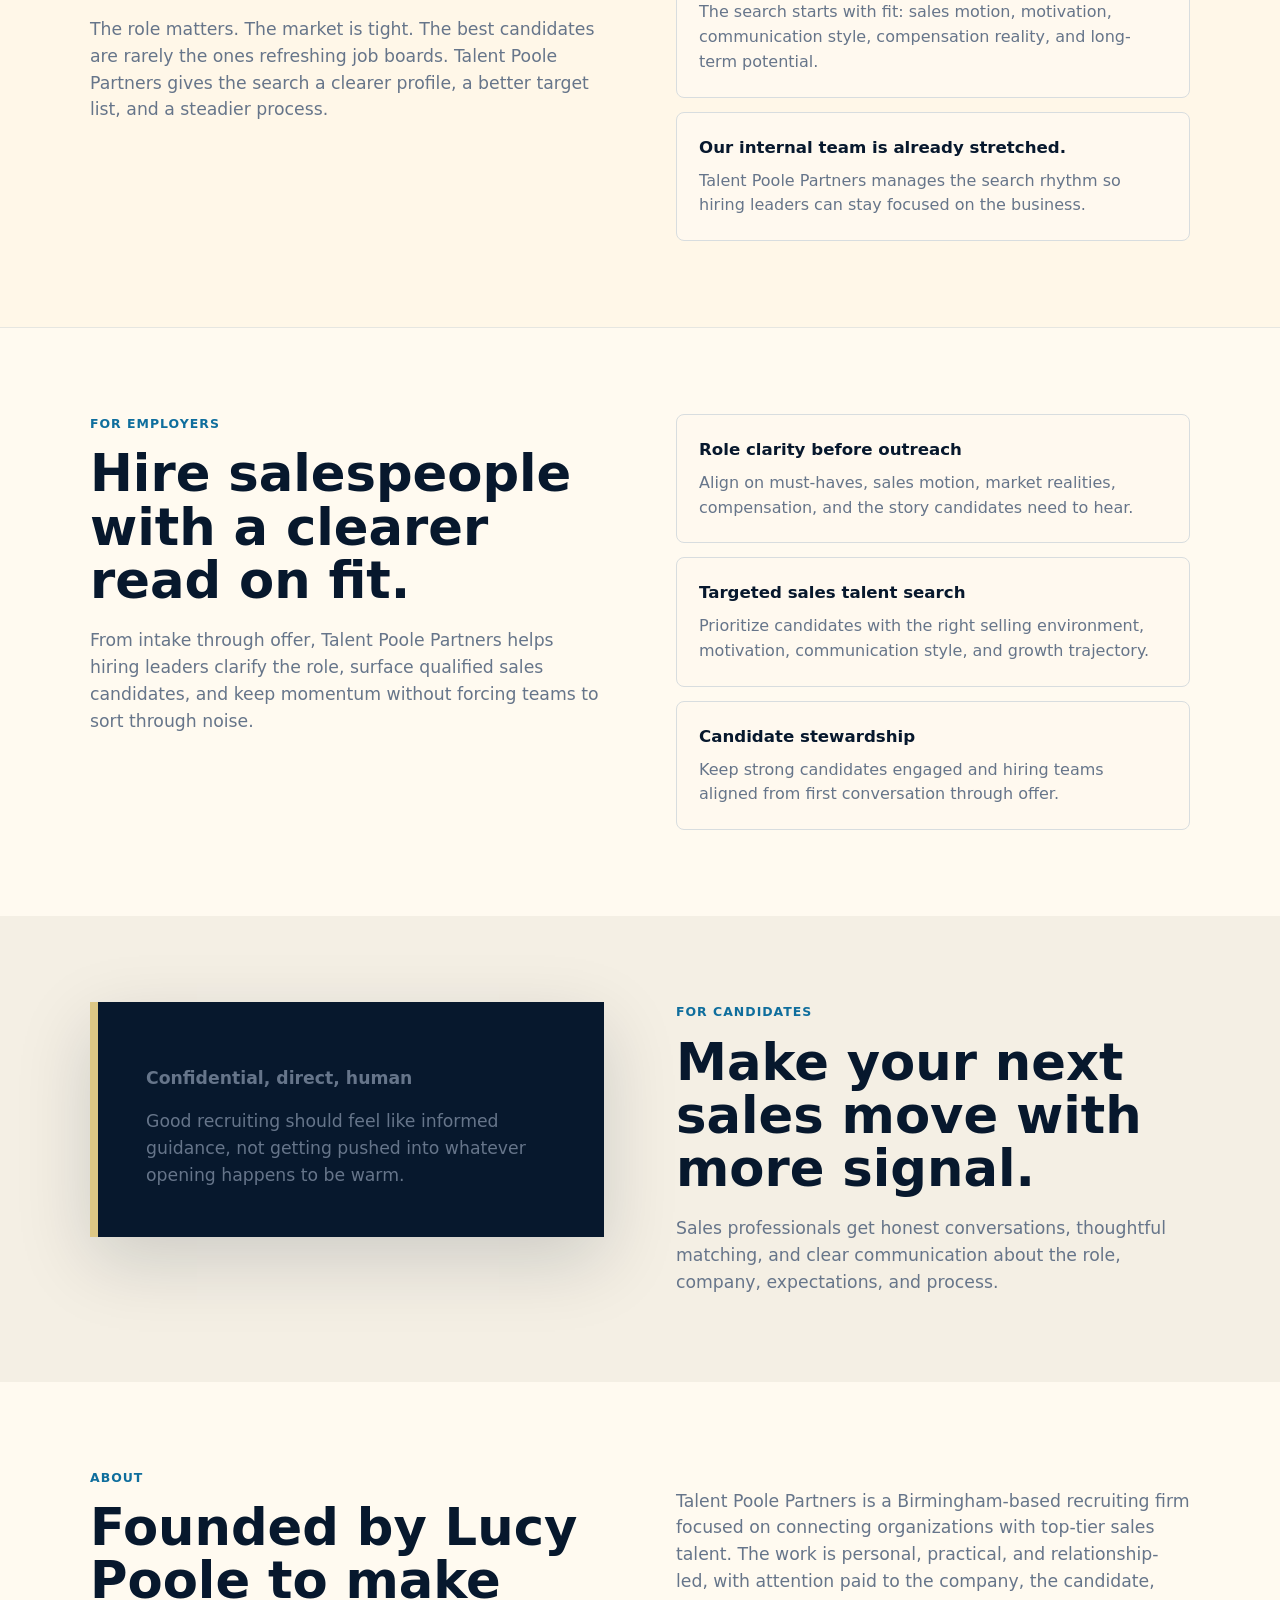
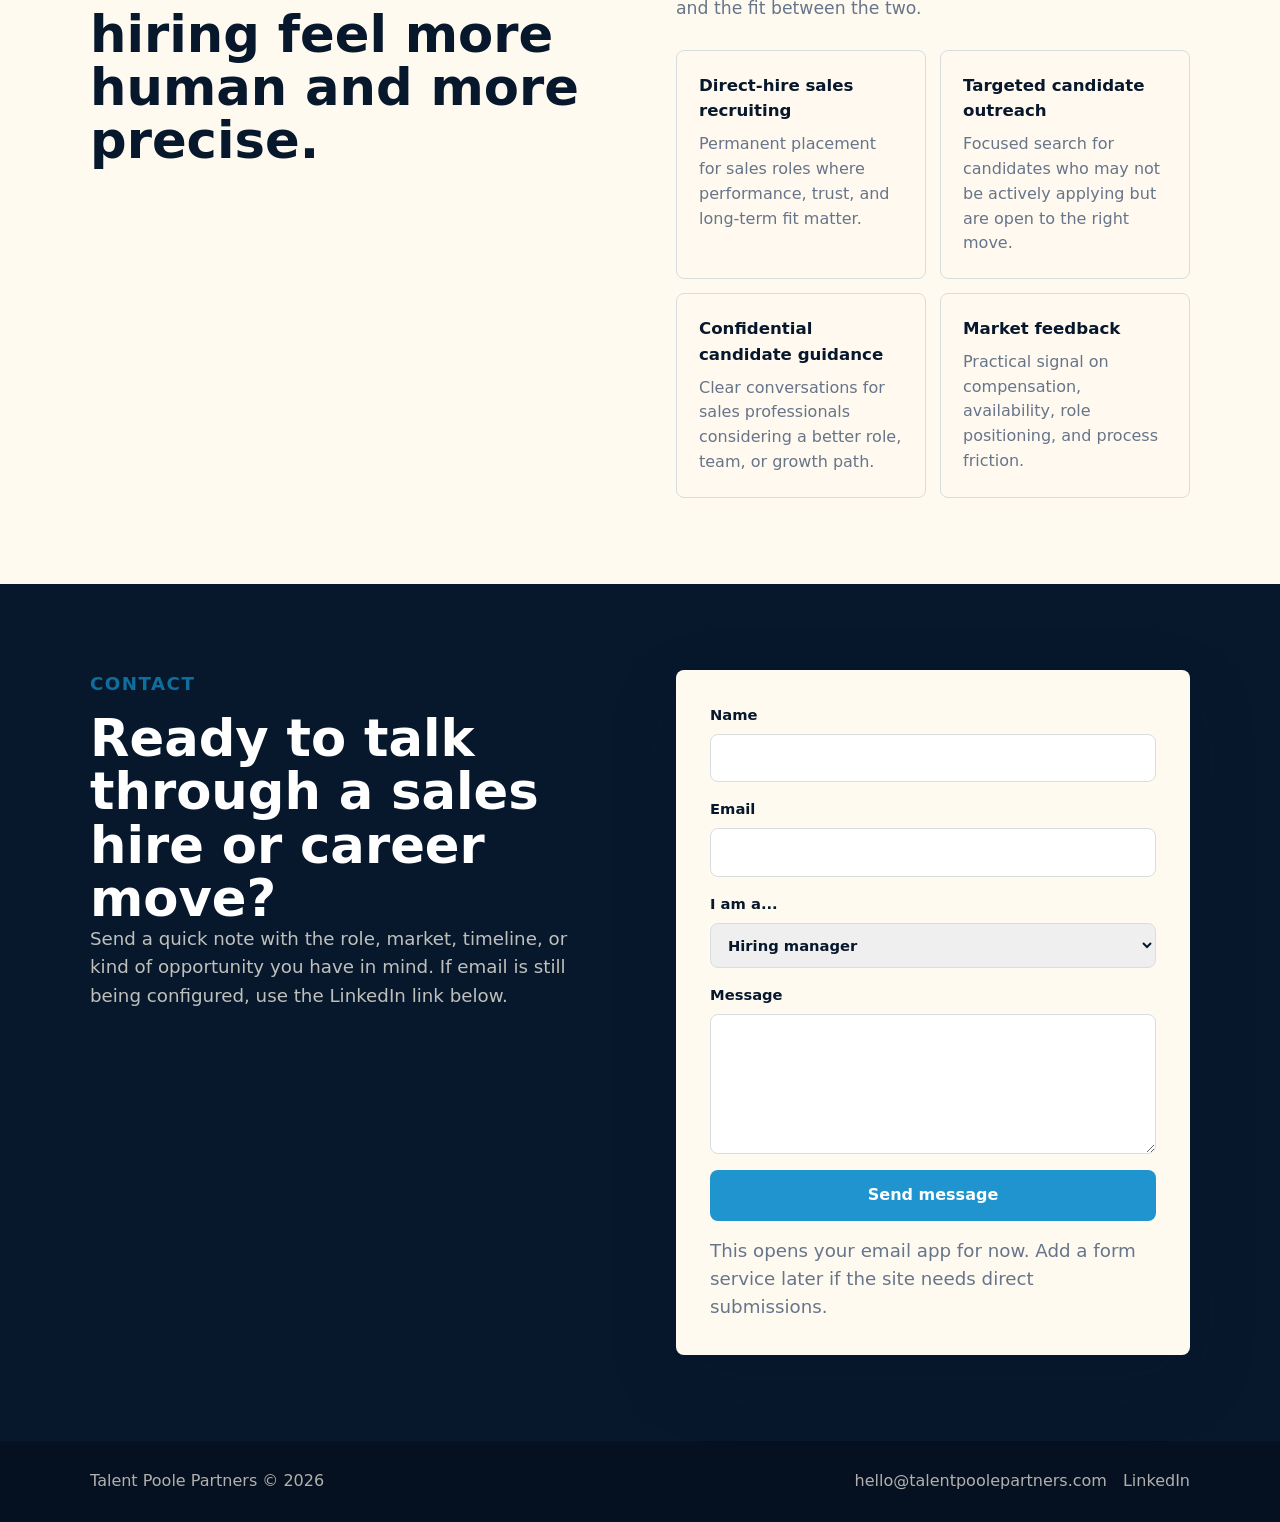
==== commit c52fb00b: "Replace stock hero with brand visual" ====
--- a/index.html
+++ b/index.html
@@ -8,7 +8,6 @@
       name="description"
       content="Talent Poole Partners is a Birmingham-based recruiting firm connecting organizations with high-fit sales talent."
     />
-    <link rel="preconnect" href="https://images.unsplash.com" />
     <link rel="stylesheet" href="./styles.css" />
   </head>
   <body>
@@ -34,7 +33,7 @@
 
     <main id="top">
       <section class="hero">
-        <div class="hero-media" role="img" aria-label="Professional team discussion in a modern office"></div>
+        <div class="hero-media" role="img" aria-label="Abstract target graphic for focused recruiting"></div>
         <div class="hero-overlay"></div>
         <div class="hero-content">
           <p class="eyebrow" data-content="agency.tagline">Sales recruiting with judgment, focus, and follow-through</p>
@@ -45,6 +44,23 @@
           <div class="button-row">
             <a class="button primary" href="#contact" data-content="hero.primaryCta">Start a hiring conversation</a>
             <a class="button secondary" href="#candidates" data-content="hero.secondaryCta">Connect as a candidate</a>
+          </div>
+        </div>
+        <div class="hero-visual" aria-hidden="true">
+          <div class="target-card">
+            <img src="./assets/talent-poole-mark.jpg" alt="" />
+          </div>
+          <div class="signal-card top">
+            <span>01</span>
+            <p>Define the profile</p>
+          </div>
+          <div class="signal-card middle">
+            <span>02</span>
+            <p>Map the market</p>
+          </div>
+          <div class="signal-card bottom">
+            <span>03</span>
+            <p>Move with care</p>
           </div>
         </div>
       </section>
@@ -58,6 +74,19 @@
           <p data-content="intro.copy">
             Hiring well takes more than a stack of resumes. Talent Poole Partners helps companies define the need, understand the market, and move the right candidates through the process with care.
           </p>
+        </div>
+      </section>
+
+      <section class="section concerns-section">
+        <div class="section-inner concerns-layout">
+          <div>
+            <p class="section-kicker">What We Hear</p>
+            <h2 data-content="concerns.headline">What sales leaders usually know before they call.</h2>
+            <p data-content="concerns.copy">
+              The role matters. The market is tight. The best candidates are rarely the ones refreshing job boards. Talent Poole Partners gives the search a clearer profile, a better target list, and a steadier process.
+            </p>
+          </div>
+          <div class="concern-list" data-list="concerns.points"></div>
         </div>
       </section>
 
--- a/styles.css
+++ b/styles.css
@@ -122,8 +122,12 @@
   overflow: hidden;
   position: relative;
   display: grid;
-  align-items: end;
+  align-items: center;
+  grid-template-columns: minmax(0, 1.05fr) minmax(360px, 0.72fr);
+  gap: clamp(28px, 5vw, 78px);
+  padding: 114px clamp(20px, 5vw, 72px) 70px;
   isolation: isolate;
+  background: var(--ink);
 }
 
 .hero-media,
@@ -134,22 +138,108 @@
 
 .hero-media {
   background:
-    linear-gradient(90deg, rgba(7, 24, 45, 0.78), rgba(7, 24, 45, 0.2)),
-    url("https://images.unsplash.com/photo-1556761175-b413da4baf72?auto=format&fit=crop&w=1800&q=82")
-      center / cover;
-  transform: scale(1.02);
+    radial-gradient(circle at 78% 23%, rgba(31, 148, 207, 0.24), transparent 28%),
+    radial-gradient(circle at 88% 70%, rgba(221, 199, 133, 0.16), transparent 26%),
+    linear-gradient(135deg, rgba(7, 24, 45, 1), rgba(5, 17, 32, 0.94));
   z-index: -2;
 }
 
 .hero-overlay {
-  background: linear-gradient(0deg, rgba(7, 24, 45, 0.52), rgba(7, 24, 45, 0));
+  background:
+    linear-gradient(90deg, rgba(5, 17, 32, 0.08), rgba(5, 17, 32, 0.28)),
+    radial-gradient(circle at 68% 48%, transparent 0 11%, rgba(244, 239, 228, 0.08) 11.3% 11.7%, transparent 12% 20%, rgba(31, 148, 207, 0.11) 20.3% 20.8%, transparent 21% 31%, rgba(244, 239, 228, 0.08) 31.3% 31.8%, transparent 32%);
   z-index: -1;
 }
 
 .hero-content {
   color: #fff;
   max-width: 820px;
-  padding: 148px clamp(20px, 5vw, 72px) 88px;
+  padding: 0;
+}
+
+.hero-visual {
+  align-items: center;
+  display: grid;
+  justify-items: center;
+  min-height: 430px;
+  position: relative;
+}
+
+.target-card {
+  align-items: center;
+  aspect-ratio: 1;
+  background:
+    linear-gradient(135deg, rgba(244, 239, 228, 0.95), rgba(244, 239, 228, 0.82));
+  border: 1px solid rgba(244, 239, 228, 0.36);
+  border-radius: 34px;
+  box-shadow: 0 34px 90px rgba(0, 0, 0, 0.32);
+  display: flex;
+  justify-content: center;
+  max-width: 310px;
+  padding: 18px;
+  position: relative;
+  width: min(72%, 310px);
+}
+
+.target-card::before,
+.target-card::after {
+  border: 1px solid rgba(244, 239, 228, 0.28);
+  border-radius: 999px;
+  content: "";
+  inset: -56px;
+  position: absolute;
+}
+
+.target-card::after {
+  border-color: rgba(31, 148, 207, 0.3);
+  inset: -104px;
+}
+
+.target-card img {
+  border-radius: 24px;
+  display: block;
+  height: 100%;
+  object-fit: cover;
+  width: 100%;
+}
+
+.signal-card {
+  background: rgba(244, 239, 228, 0.94);
+  border: 1px solid rgba(255, 255, 255, 0.3);
+  border-radius: 8px;
+  box-shadow: 0 18px 50px rgba(0, 0, 0, 0.25);
+  color: var(--ink);
+  min-width: 178px;
+  padding: 14px 16px;
+  position: absolute;
+}
+
+.signal-card span {
+  color: var(--blue-dark);
+  display: block;
+  font-size: 0.75rem;
+  font-weight: 850;
+  margin-bottom: 3px;
+}
+
+.signal-card p {
+  font-size: 0.92rem;
+  font-weight: 800;
+}
+
+.signal-card.top {
+  right: 2%;
+  top: 14%;
+}
+
+.signal-card.middle {
+  left: 0;
+  top: 48%;
+}
+
+.signal-card.bottom {
+  bottom: 12%;
+  right: 8%;
 }
 
 .eyebrow,
@@ -251,7 +341,8 @@
 .intro-grid,
 .two-column,
 .about-layout,
-.contact-grid {
+.contact-grid,
+.concerns-layout {
   display: grid;
   gap: clamp(32px, 6vw, 72px);
   grid-template-columns: minmax(0, 1fr) minmax(0, 1fr);
@@ -282,19 +373,35 @@
 }
 
 .two-column > div > p:not(.section-kicker),
-.about-layout > div > p:not(.section-kicker) {
+.about-layout > div > p:not(.section-kicker),
+.concerns-layout > div > p:not(.section-kicker) {
   color: var(--muted);
   font-size: 1.08rem;
   margin-top: 20px;
 }
 
+.concerns-section {
+  background: #fff7e8;
+  border-bottom: 1px solid rgba(216, 221, 223, 0.64);
+}
+
+.concerns-layout {
+  align-items: start;
+}
+
+.concern-list {
+  display: grid;
+  gap: 14px;
+}
+
 .feature-list {
   display: grid;
   gap: 14px;
 }
 
 .feature-item,
-.service-card {
+.service-card,
+.concern-list .feature-item {
   background: rgba(255, 250, 240, 0.9);
   border: 1px solid var(--line);
   border-radius: 8px;
@@ -446,17 +553,64 @@
   }
 
   .hero {
+    grid-template-columns: 1fr;
     min-height: 86vh;
+    padding-bottom: 42px;
+    padding-top: 92px;
   }
 
   .hero-content {
-    padding-bottom: 58px;
+    padding-bottom: 0;
+  }
+
+  .hero-visual {
+    min-height: 260px;
+    order: -1;
+  }
+
+  .target-card {
+    border-radius: 24px;
+    max-width: 170px;
+    padding: 10px;
+  }
+
+  .target-card::before {
+    inset: -32px;
+  }
+
+  .target-card::after {
+    inset: -62px;
+  }
+
+  .signal-card {
+    min-width: 136px;
+    padding: 10px 12px;
+  }
+
+  .signal-card p {
+    font-size: 0.78rem;
+  }
+
+  .signal-card.top {
+    right: 0;
+    top: 3%;
+  }
+
+  .signal-card.middle {
+    left: 0;
+    top: 43%;
+  }
+
+  .signal-card.bottom {
+    bottom: 1%;
+    right: 3%;
   }
 
   .intro-grid,
   .two-column,
   .about-layout,
-  .contact-grid {
+  .contact-grid,
+  .concerns-layout {
     grid-template-columns: 1fr;
   }
 
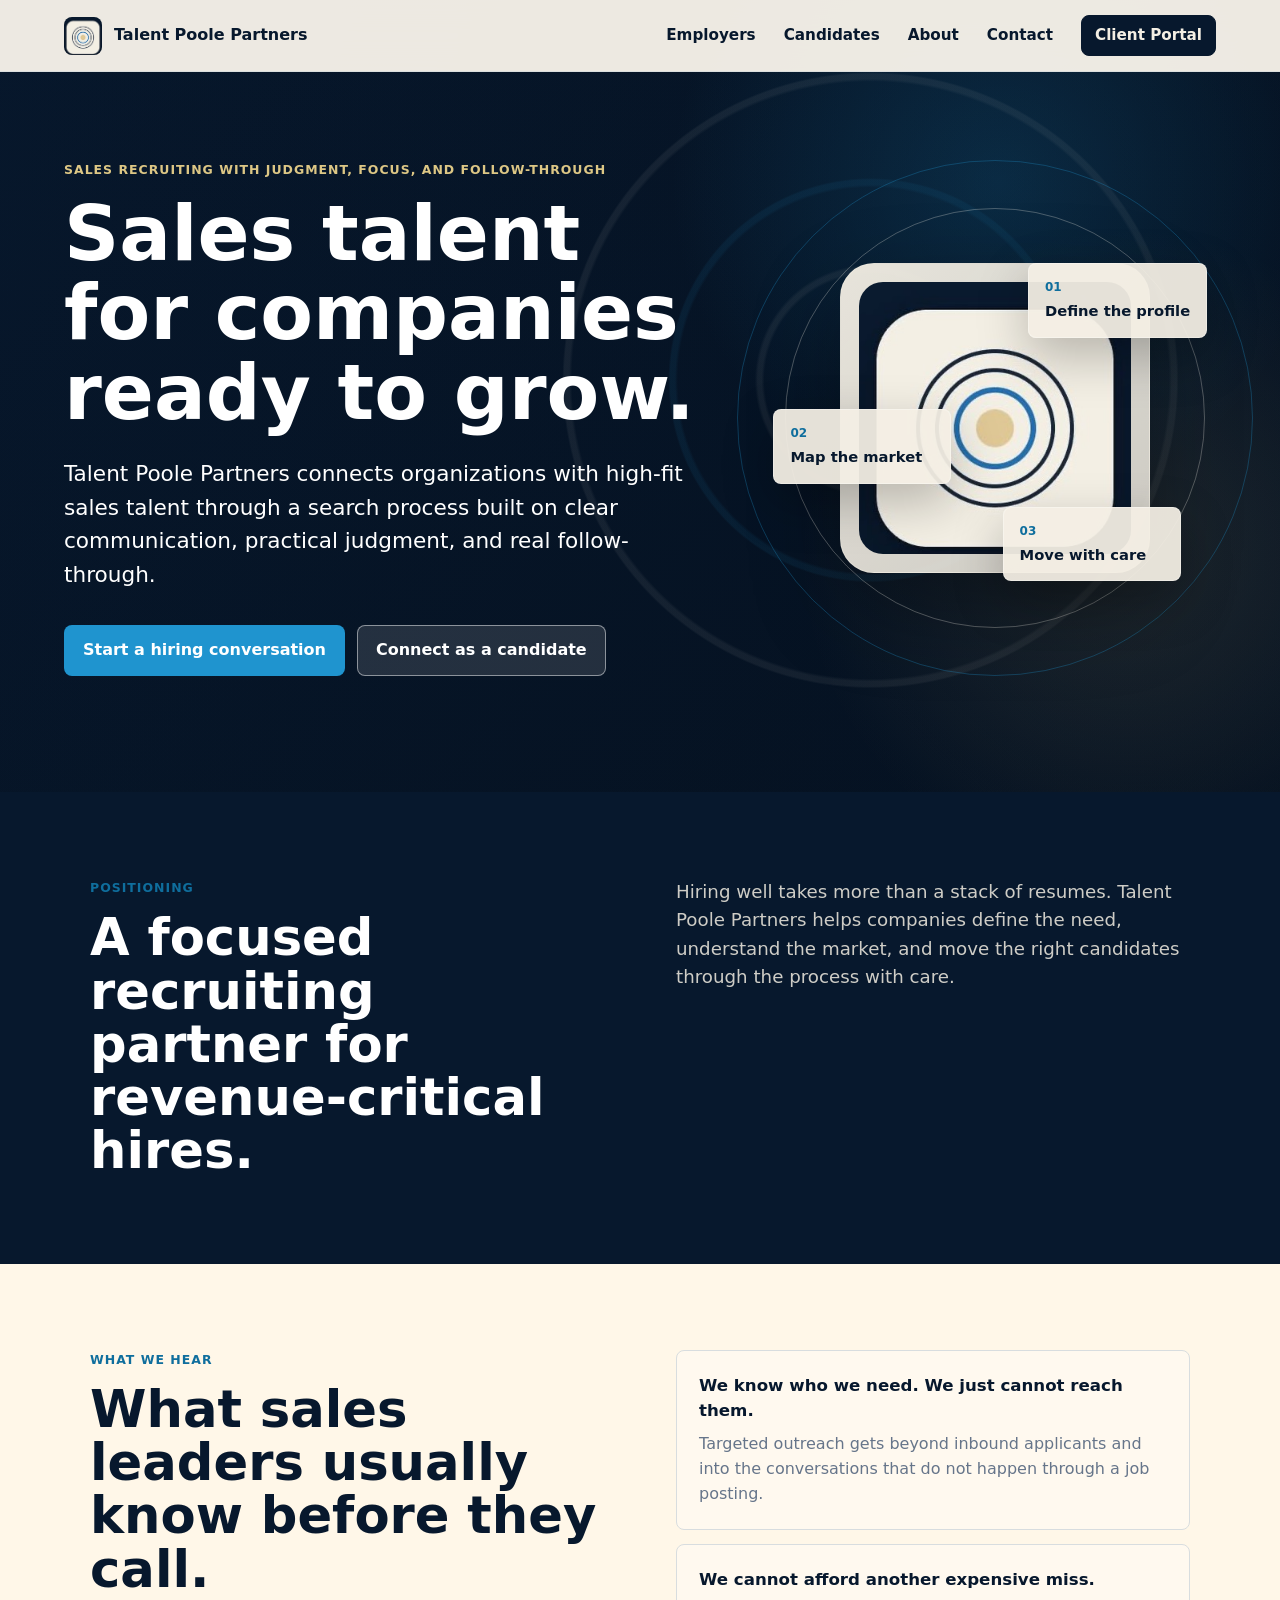
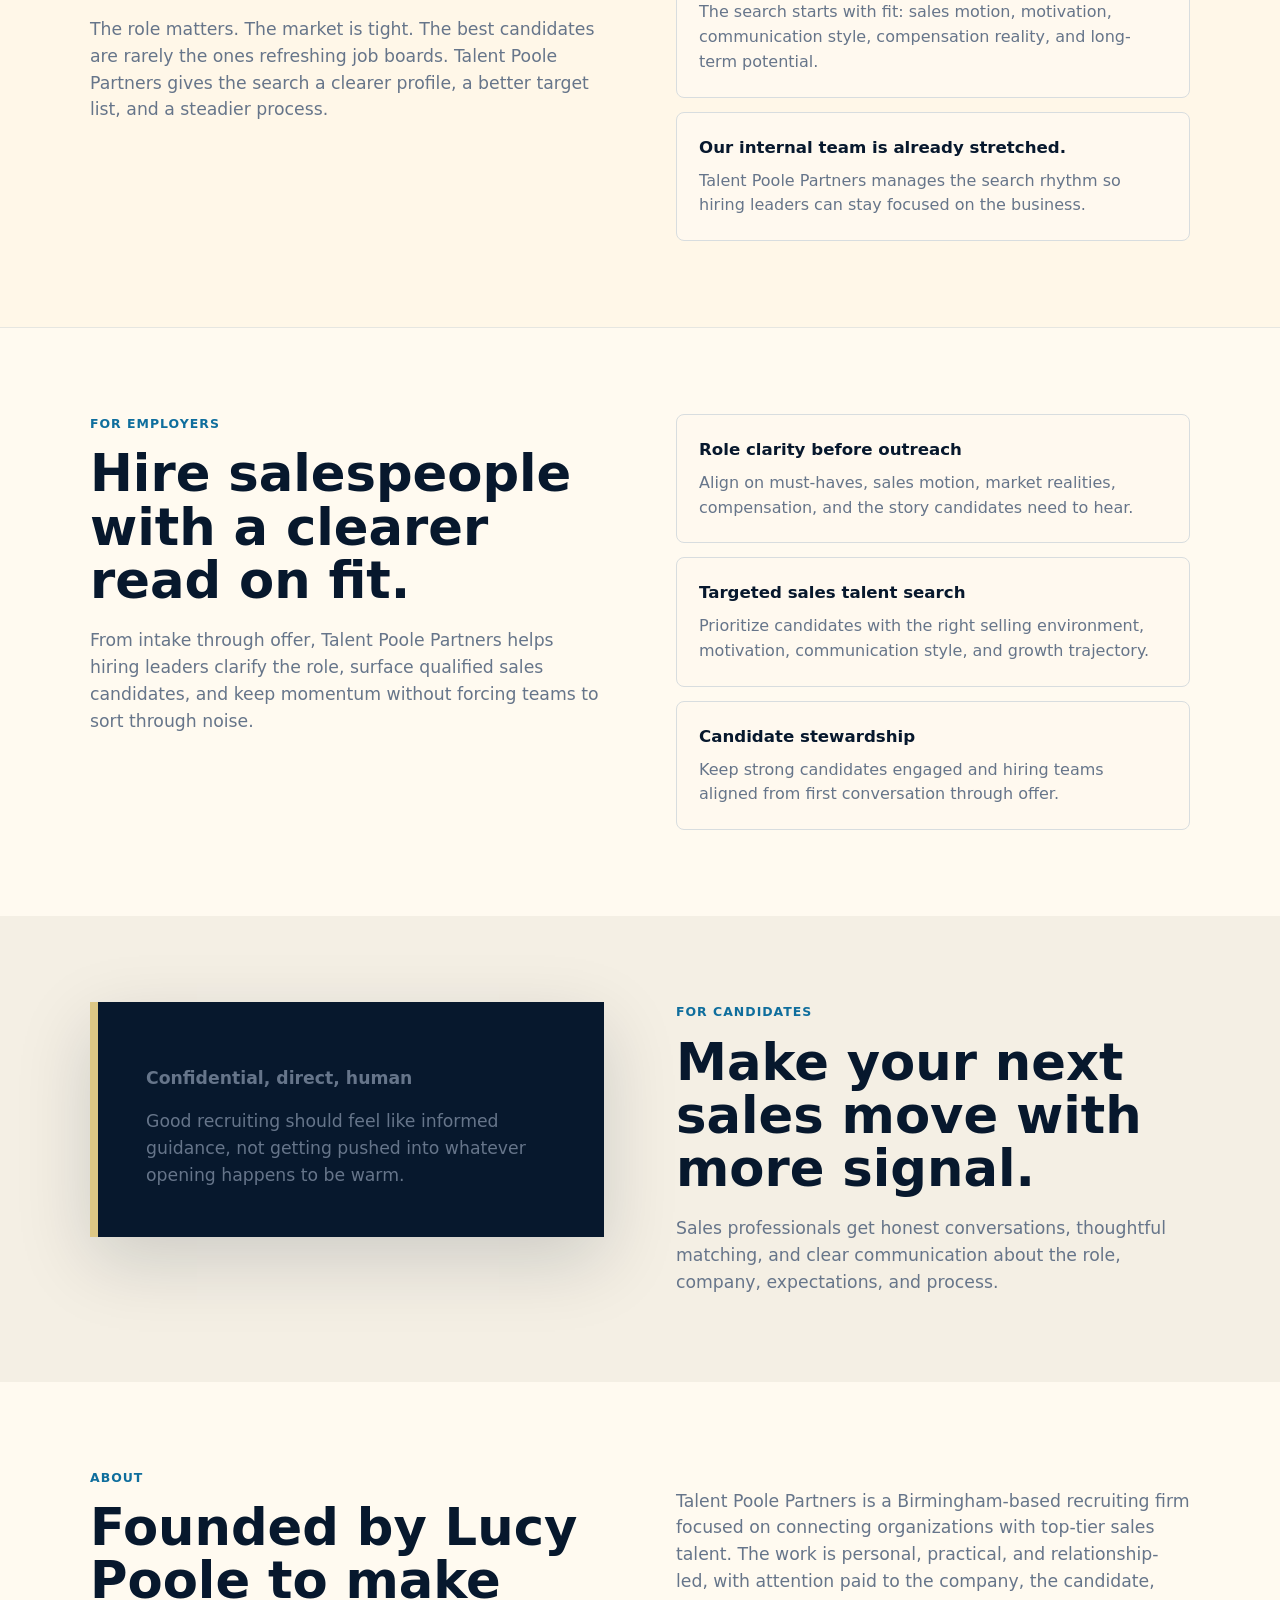
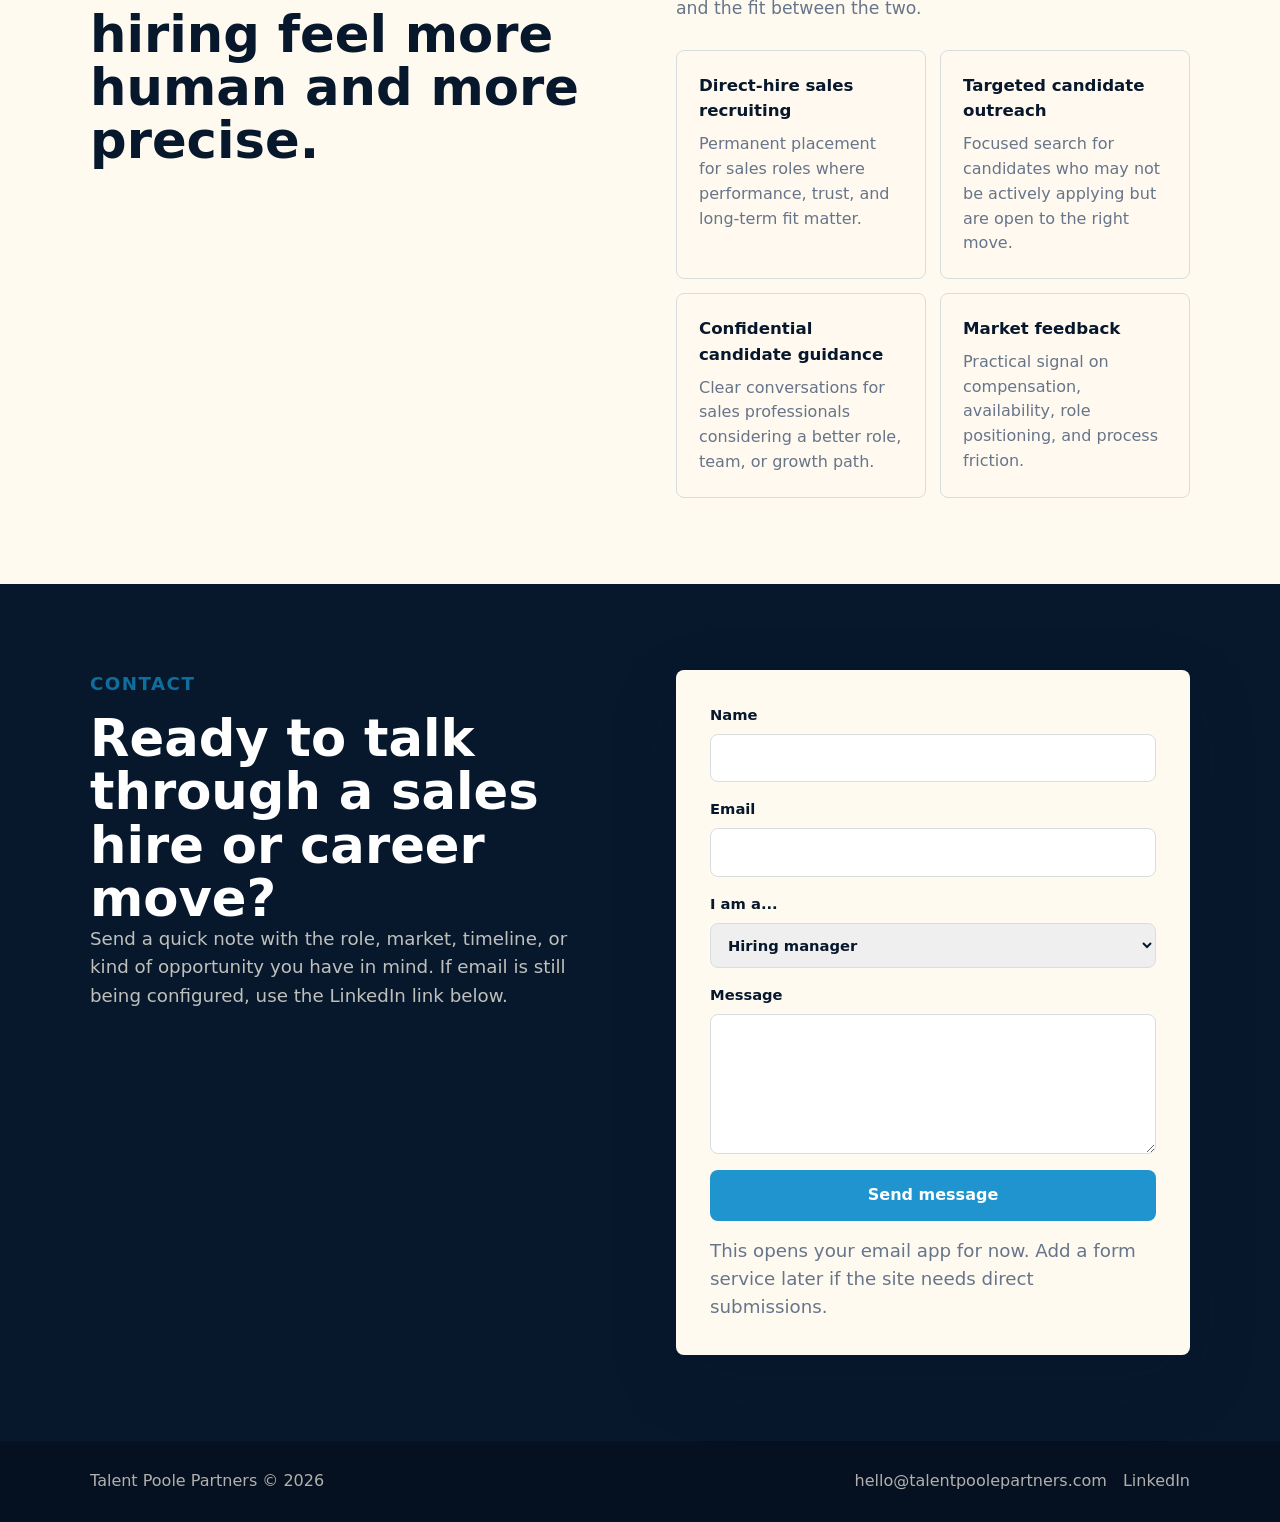
==== commit 0da439f8: "Add client portal placeholder" ====
--- a/index.html
+++ b/index.html
@@ -28,6 +28,7 @@
         <a href="#candidates">Candidates</a>
         <a href="#about">About</a>
         <a href="#contact">Contact</a>
+        <a class="portal-link" href="./client-portal.html">Client Portal</a>
       </nav>
     </header>
 
--- a/styles.css
+++ b/styles.css
@@ -100,6 +100,23 @@
   color: var(--blue-dark);
 }
 
+.nav-links .portal-link {
+  align-items: center;
+  background: var(--ink);
+  border: 1px solid var(--ink);
+  border-radius: 8px;
+  color: var(--cream);
+  display: inline-flex;
+  min-height: 38px;
+  padding: 8px 13px;
+}
+
+.nav-links .portal-link:hover {
+  background: var(--blue-dark);
+  border-color: var(--blue-dark);
+  color: #fff;
+}
+
 .nav-toggle {
   background: transparent;
   border: 0;
@@ -501,6 +518,41 @@
   color: rgba(244, 239, 228, 0.72);
 }
 
+.portal-page {
+  background:
+    radial-gradient(circle at 76% 20%, rgba(31, 148, 207, 0.16), transparent 30%),
+    linear-gradient(135deg, var(--paper), var(--soft));
+  min-height: 100vh;
+}
+
+.portal-shell {
+  align-items: center;
+  display: grid;
+  min-height: 100vh;
+  padding: 116px clamp(20px, 5vw, 72px) 56px;
+}
+
+.portal-hero {
+  background: rgba(255, 250, 240, 0.82);
+  border: 1px solid rgba(216, 221, 223, 0.84);
+  border-radius: 8px;
+  box-shadow: var(--shadow);
+  max-width: 760px;
+  padding: clamp(28px, 6vw, 58px);
+}
+
+.portal-hero h1 {
+  color: var(--ink);
+  font-size: clamp(2.8rem, 7vw, 6rem);
+}
+
+.portal-hero p:not(.eyebrow) {
+  color: var(--muted);
+  font-size: clamp(1.05rem, 2vw, 1.28rem);
+  margin: 22px 0 30px;
+  max-width: 590px;
+}
+
 .footer-inner {
   align-items: center;
   display: flex;
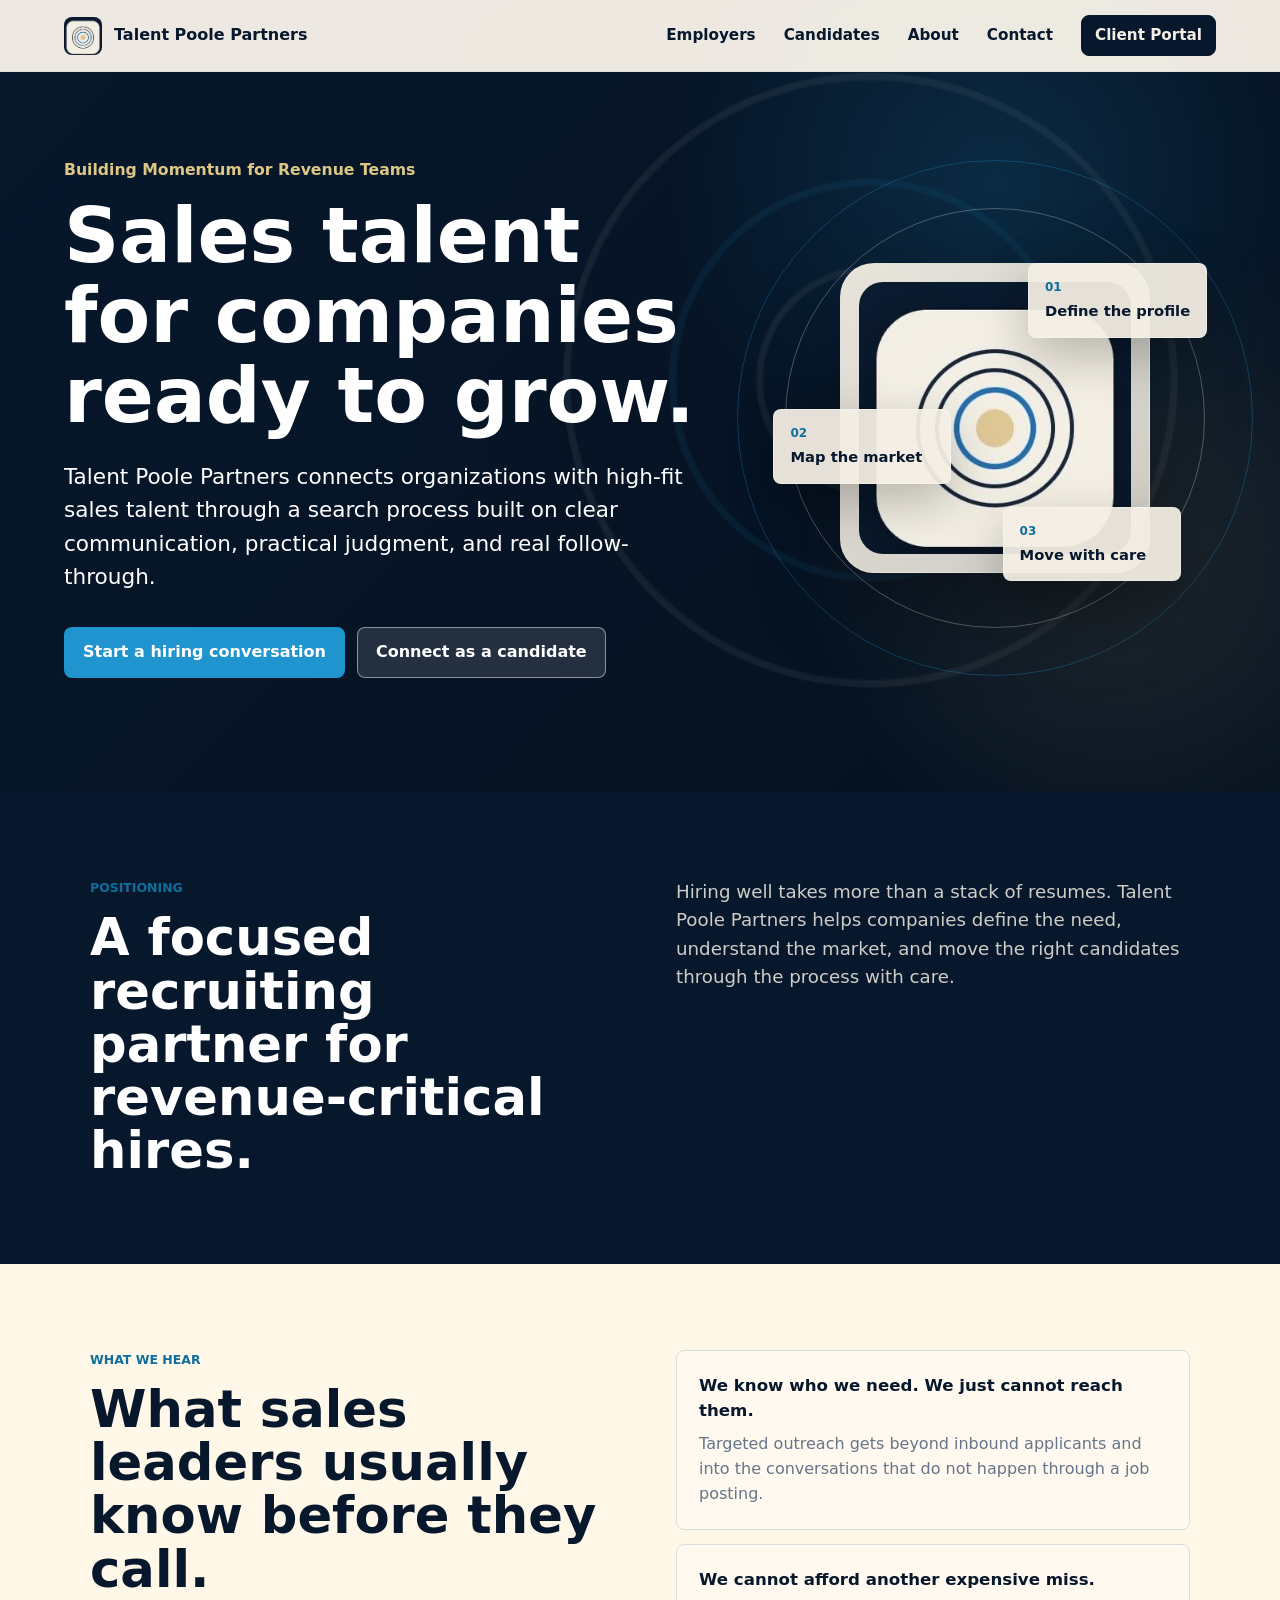
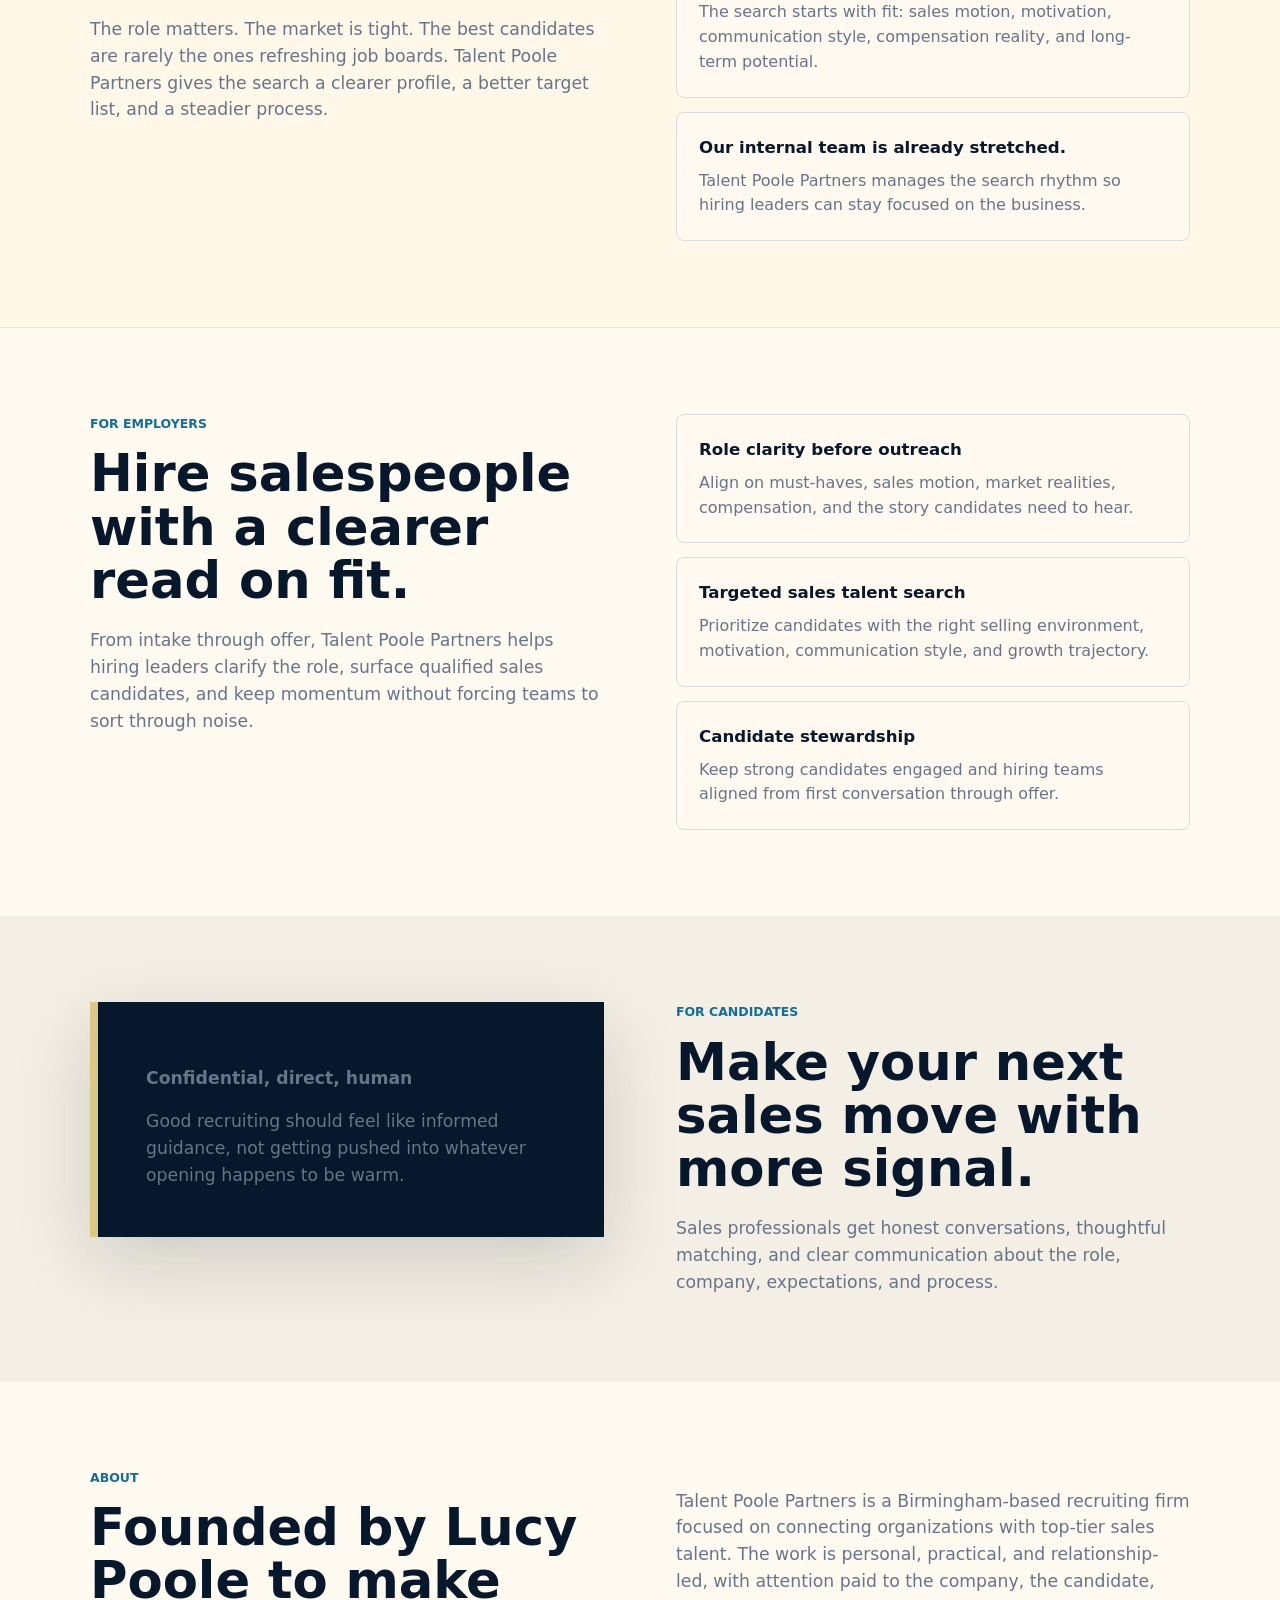
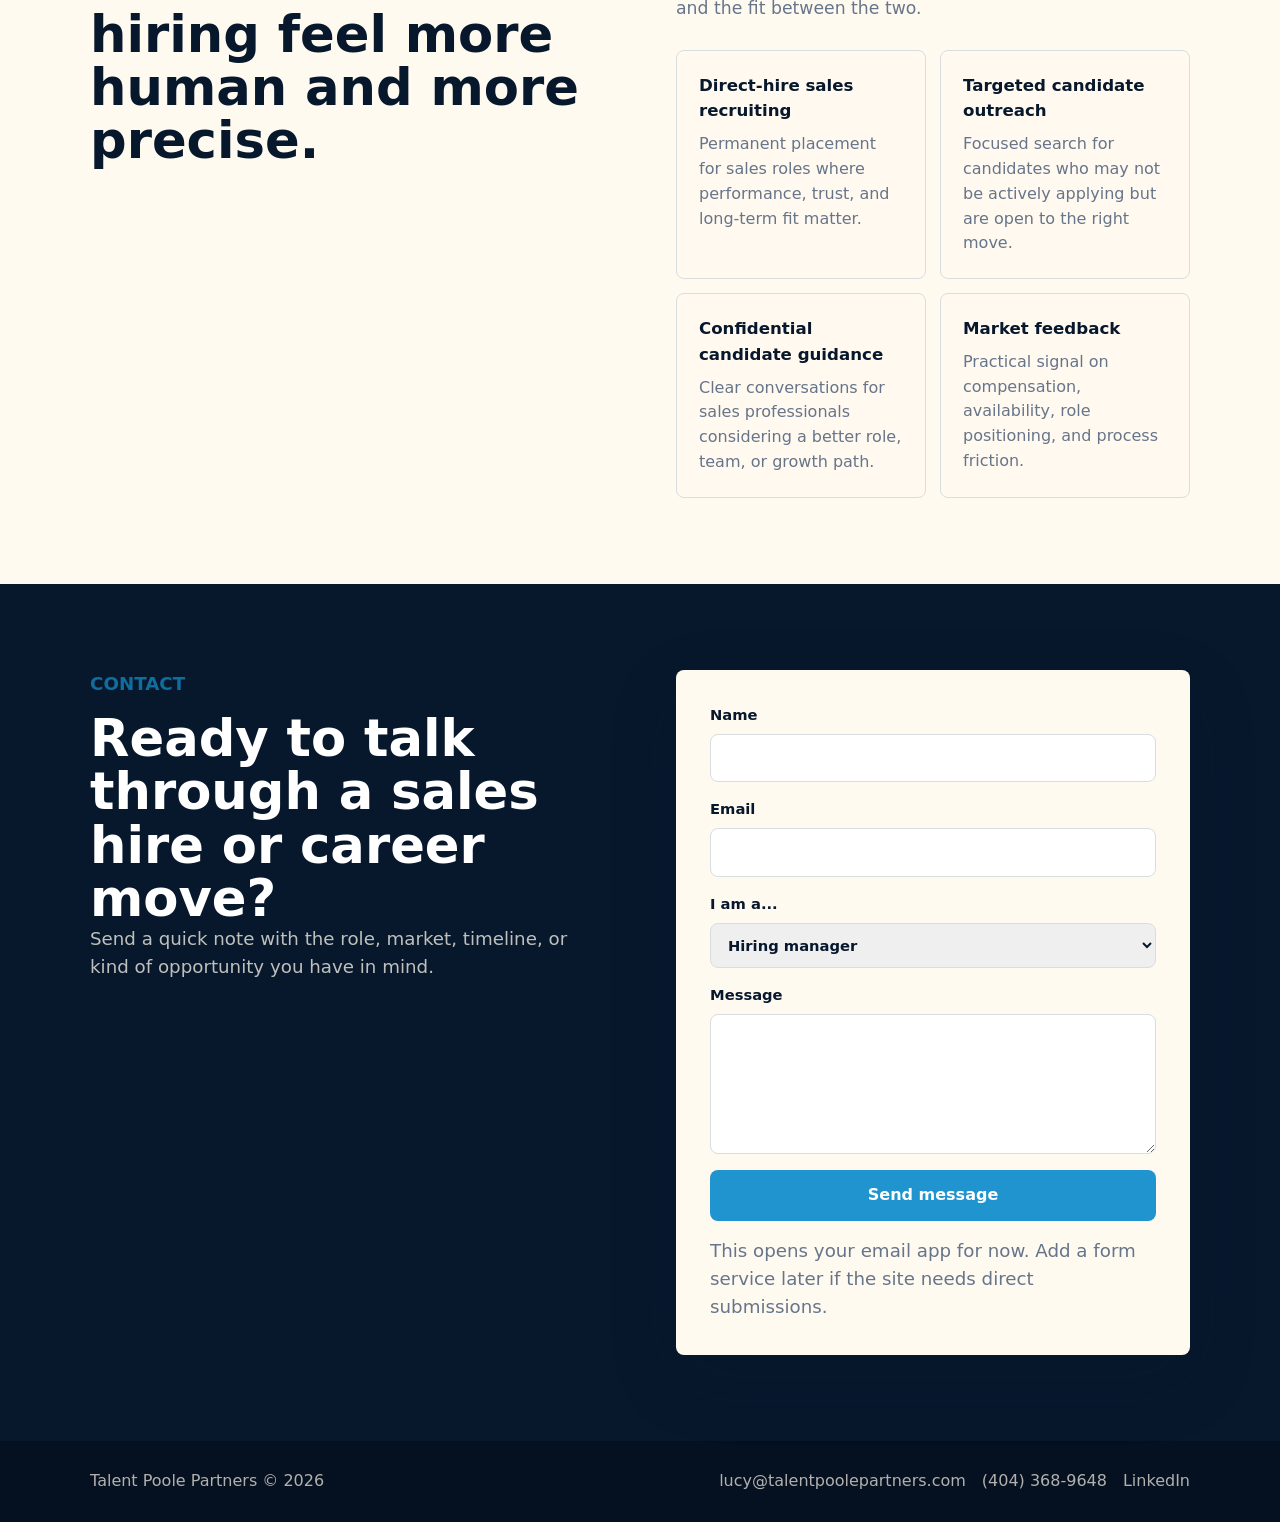
==== commit 41be3074: "Build static client portal mock" ====
--- a/index.html
+++ b/index.html
@@ -143,7 +143,7 @@
             <p class="section-kicker">Contact</p>
             <h2 data-content="contact.headline">Ready to talk through a sales hire or career move?</h2>
             <p data-content="contact.copy">
-              Send a quick note with the role, market, timeline, or kind of opportunity you have in mind. If email is still being configured, use the LinkedIn link below.
+              Send a quick note with the role, market, timeline, or kind of opportunity you have in mind.
             </p>
           </div>
           <form class="contact-form" data-contact-form>
@@ -181,6 +181,7 @@
         <p><span data-content="agency.name">Talent Poole</span> <span data-year></span></p>
         <div class="footer-links">
           <a data-email-link href="mailto:hello@example.com">hello@example.com</a>
+          <a data-phone-link href="tel:+14043689648">(404) 368-9648</a>
           <a data-linkedin-link href="https://www.linkedin.com/company/talent-poole-partners/">LinkedIn</a>
         </div>
       </div>
--- a/styles.css
+++ b/styles.css
@@ -264,13 +264,15 @@
   color: var(--blue-dark);
   font-size: 0.78rem;
   font-weight: 800;
-  letter-spacing: 0.08em;
+  letter-spacing: 0;
   margin: 0 0 14px;
   text-transform: uppercase;
 }
 
 .hero .eyebrow {
   color: var(--gold);
+  font-size: 0.98rem;
+  text-transform: none;
 }
 
 h1,
@@ -525,32 +527,250 @@
   min-height: 100vh;
 }
 
-.portal-shell {
-  align-items: center;
-  display: grid;
-  min-height: 100vh;
-  padding: 116px clamp(20px, 5vw, 72px) 56px;
-}
-
-.portal-hero {
-  background: rgba(255, 250, 240, 0.82);
-  border: 1px solid rgba(216, 221, 223, 0.84);
-  border-radius: 8px;
-  box-shadow: var(--shadow);
-  max-width: 760px;
-  padding: clamp(28px, 6vw, 58px);
-}
-
-.portal-hero h1 {
-  color: var(--ink);
-  font-size: clamp(2.8rem, 7vw, 6rem);
-}
-
-.portal-hero p:not(.eyebrow) {
+.portal-app {
+  padding: 112px clamp(20px, 5vw, 72px) 64px;
+}
+
+.portal-login-panel,
+.portal-dashboard {
+  margin: 0 auto;
+  max-width: 1220px;
+}
+
+.portal-login-panel {
+  align-items: end;
+  display: grid;
+  gap: clamp(24px, 5vw, 56px);
+  grid-template-columns: minmax(0, 1.1fr) minmax(320px, 0.55fr);
+  min-height: 360px;
+  padding: 24px 0 44px;
+}
+
+.portal-login-panel h1,
+.portal-dashboard h2 {
+  color: var(--ink);
+}
+
+.portal-login-panel h1 {
+  font-size: clamp(2.5rem, 6vw, 5.7rem);
+}
+
+.portal-login-panel p:not(.eyebrow) {
   color: var(--muted);
-  font-size: clamp(1.05rem, 2vw, 1.28rem);
-  margin: 22px 0 30px;
-  max-width: 590px;
+  font-size: clamp(1.05rem, 2vw, 1.24rem);
+  margin-top: 20px;
+  max-width: 650px;
+}
+
+.login-card,
+.search-card,
+.pipeline-panel,
+.activity-panel {
+  background: rgba(255, 250, 240, 0.9);
+  border: 1px solid rgba(216, 221, 223, 0.88);
+  border-radius: 8px;
+  box-shadow: 0 18px 52px rgba(7, 24, 45, 0.1);
+}
+
+.login-card {
+  display: grid;
+  gap: 14px;
+  padding: 22px;
+}
+
+.login-card label {
+  color: var(--ink);
+  display: grid;
+  font-size: 0.88rem;
+  font-weight: 760;
+  gap: 6px;
+}
+
+.login-card input {
+  background: #fff;
+  border: 1px solid var(--line);
+  border-radius: 8px;
+  color: var(--muted);
+  padding: 12px;
+}
+
+.portal-dashboard {
+  display: grid;
+  gap: 22px;
+}
+
+.portal-heading,
+.panel-header {
+  align-items: end;
+  display: flex;
+  gap: 20px;
+  justify-content: space-between;
+}
+
+.portal-heading h2,
+.panel-header h2 {
+  font-size: clamp(1.8rem, 3vw, 3.2rem);
+}
+
+.portal-summary {
+  display: flex;
+  flex-wrap: wrap;
+  gap: 8px;
+  justify-content: flex-end;
+}
+
+.portal-summary span,
+.status-pill,
+.candidate-stage {
+  background: #fff;
+  border: 1px solid rgba(216, 221, 223, 0.88);
+  border-radius: 999px;
+  color: var(--blue-dark);
+  display: inline-flex;
+  font-size: 0.78rem;
+  font-weight: 820;
+  padding: 7px 10px;
+}
+
+.search-grid {
+  display: grid;
+  gap: 14px;
+  grid-template-columns: repeat(3, minmax(0, 1fr));
+}
+
+.search-card {
+  display: grid;
+  gap: 12px;
+  padding: 20px;
+}
+
+.search-card.is-active {
+  border-color: rgba(31, 148, 207, 0.42);
+  box-shadow: 0 18px 52px rgba(31, 148, 207, 0.16);
+}
+
+.search-card h3,
+.candidate-card h3 {
+  color: var(--ink);
+  font-size: 1.08rem;
+  margin: 0;
+}
+
+.search-card p,
+.candidate-card p {
+  color: var(--muted);
+}
+
+.status-pill.neutral {
+  color: var(--ink);
+}
+
+.status-pill.soft {
+  color: #927b2c;
+}
+
+.metric-row,
+.candidate-meta,
+.feedback-row {
+  display: flex;
+  flex-wrap: wrap;
+  gap: 8px;
+}
+
+.metric-row span,
+.candidate-meta span {
+  color: var(--muted);
+  font-size: 0.84rem;
+}
+
+.portal-workspace {
+  align-items: start;
+  display: grid;
+  gap: 18px;
+  grid-template-columns: minmax(0, 1fr) minmax(280px, 0.34fr);
+}
+
+.pipeline-panel,
+.activity-panel {
+  padding: 22px;
+}
+
+.pipeline-board {
+  display: grid;
+  gap: 14px;
+  grid-template-columns: repeat(3, minmax(0, 1fr));
+  margin-top: 18px;
+}
+
+.candidate-card {
+  background: #fff;
+  border: 1px solid rgba(216, 221, 223, 0.86);
+  border-radius: 8px;
+  display: grid;
+  gap: 11px;
+  padding: 18px;
+}
+
+.feedback-row button {
+  background: var(--paper);
+  border: 1px solid var(--line);
+  border-radius: 8px;
+  color: var(--ink);
+  cursor: pointer;
+  font-size: 0.82rem;
+  font-weight: 760;
+  min-height: 34px;
+  padding: 7px 10px;
+}
+
+.feedback-row button:hover {
+  border-color: var(--blue);
+  color: var(--blue-dark);
+}
+
+.activity-panel {
+  display: grid;
+  gap: 24px;
+}
+
+.activity-list {
+  display: grid;
+  gap: 14px;
+  list-style: none;
+  margin: 14px 0 0;
+  padding: 0;
+}
+
+.activity-list li {
+  border-bottom: 1px solid rgba(216, 221, 223, 0.74);
+  display: grid;
+  gap: 3px;
+  padding-bottom: 13px;
+}
+
+.activity-list strong {
+  color: var(--ink);
+  font-size: 0.92rem;
+}
+
+.activity-list span {
+  color: var(--muted);
+  font-size: 0.84rem;
+}
+
+.document-list {
+  display: grid;
+  gap: 10px;
+}
+
+.document-list span {
+  background: #fff;
+  border: 1px solid var(--line);
+  border-radius: 8px;
+  color: var(--ink);
+  font-size: 0.9rem;
+  font-weight: 720;
+  padding: 10px;
 }
 
 .footer-inner {
@@ -674,6 +894,42 @@
     grid-template-columns: 1fr;
   }
 
+  .portal-login-panel,
+  .portal-workspace {
+    grid-template-columns: 1fr;
+  }
+
+  .portal-heading,
+  .panel-header {
+    align-items: flex-start;
+    flex-direction: column;
+  }
+
+  .portal-summary {
+    justify-content: flex-start;
+  }
+
+  .search-grid,
+  .pipeline-board {
+    grid-template-columns: 1fr;
+  }
+
+  .portal-nav {
+    background: transparent;
+    border-bottom: 0;
+    box-shadow: none;
+    display: flex;
+    flex-direction: row;
+    gap: 16px;
+    padding: 0;
+    position: static;
+  }
+
+  .portal-nav a {
+    padding: 0;
+    width: auto;
+  }
+
   .footer-inner {
     align-items: flex-start;
     flex-direction: column;
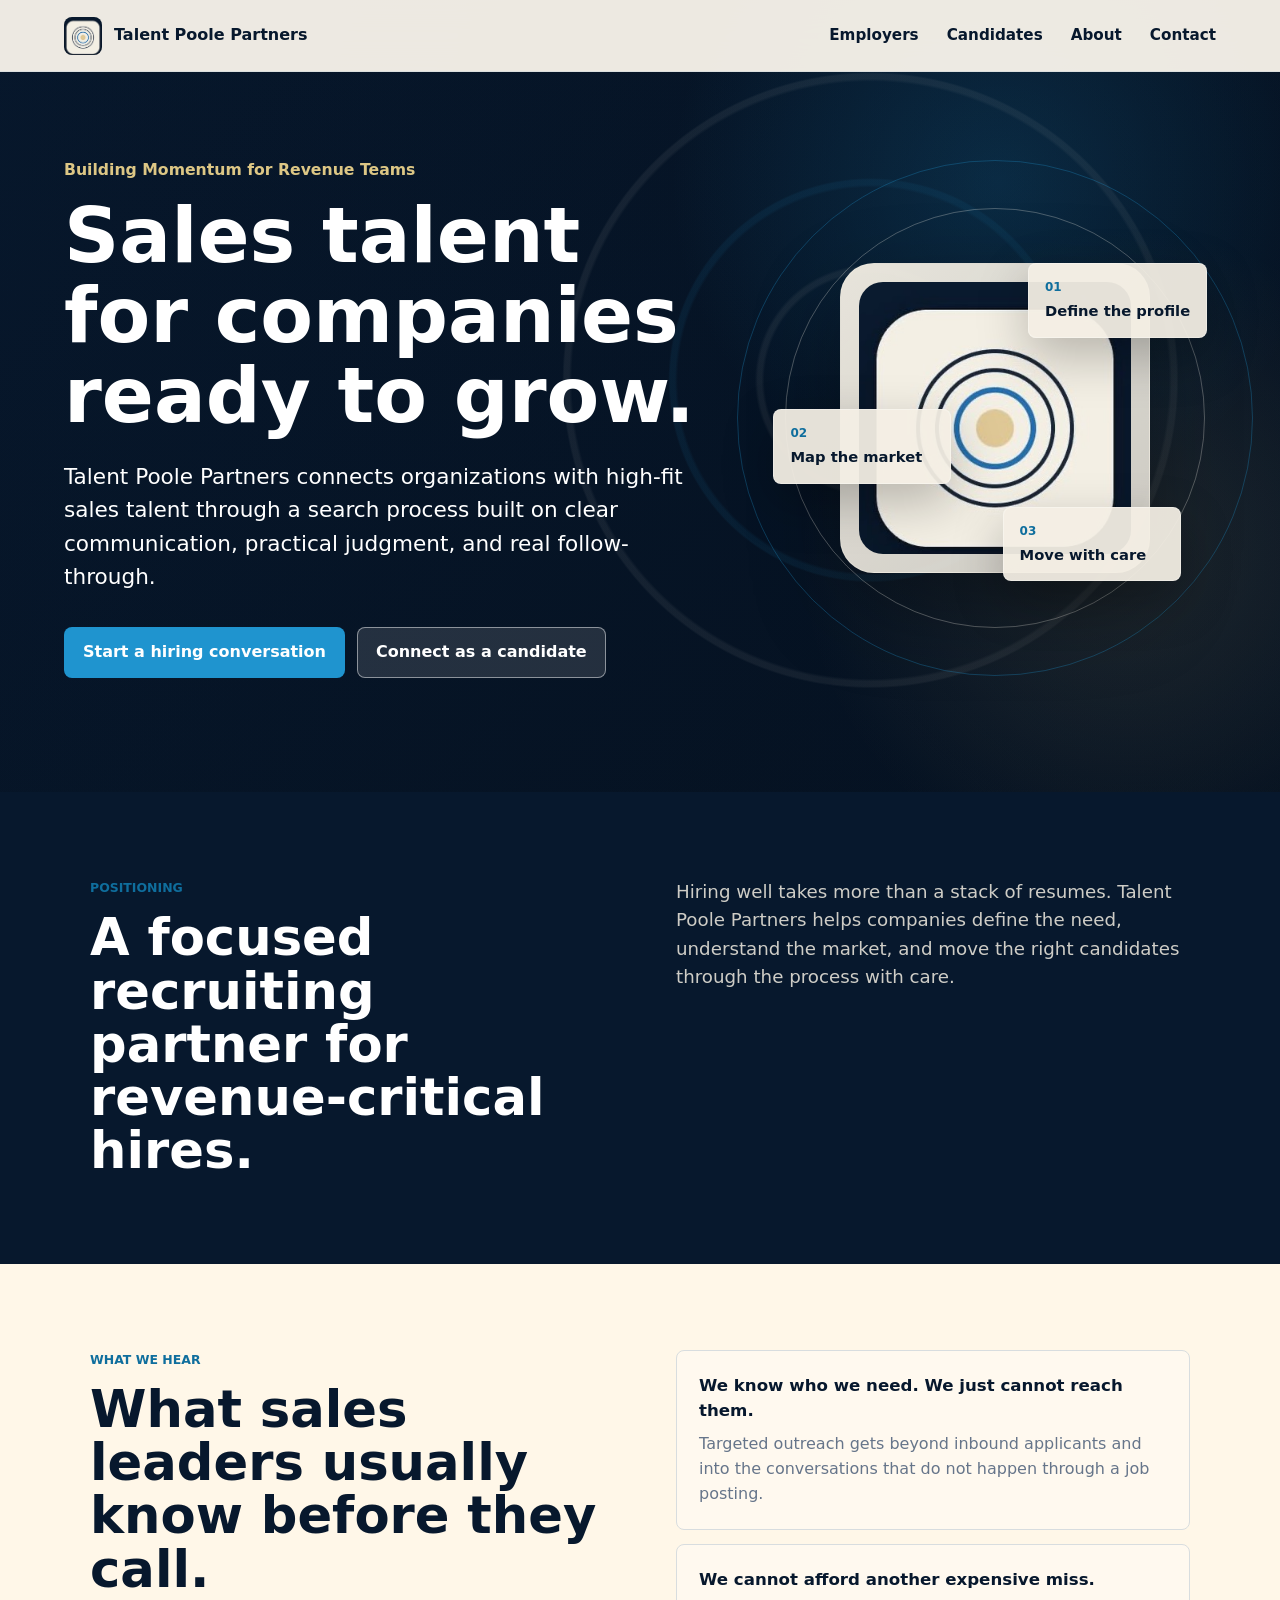
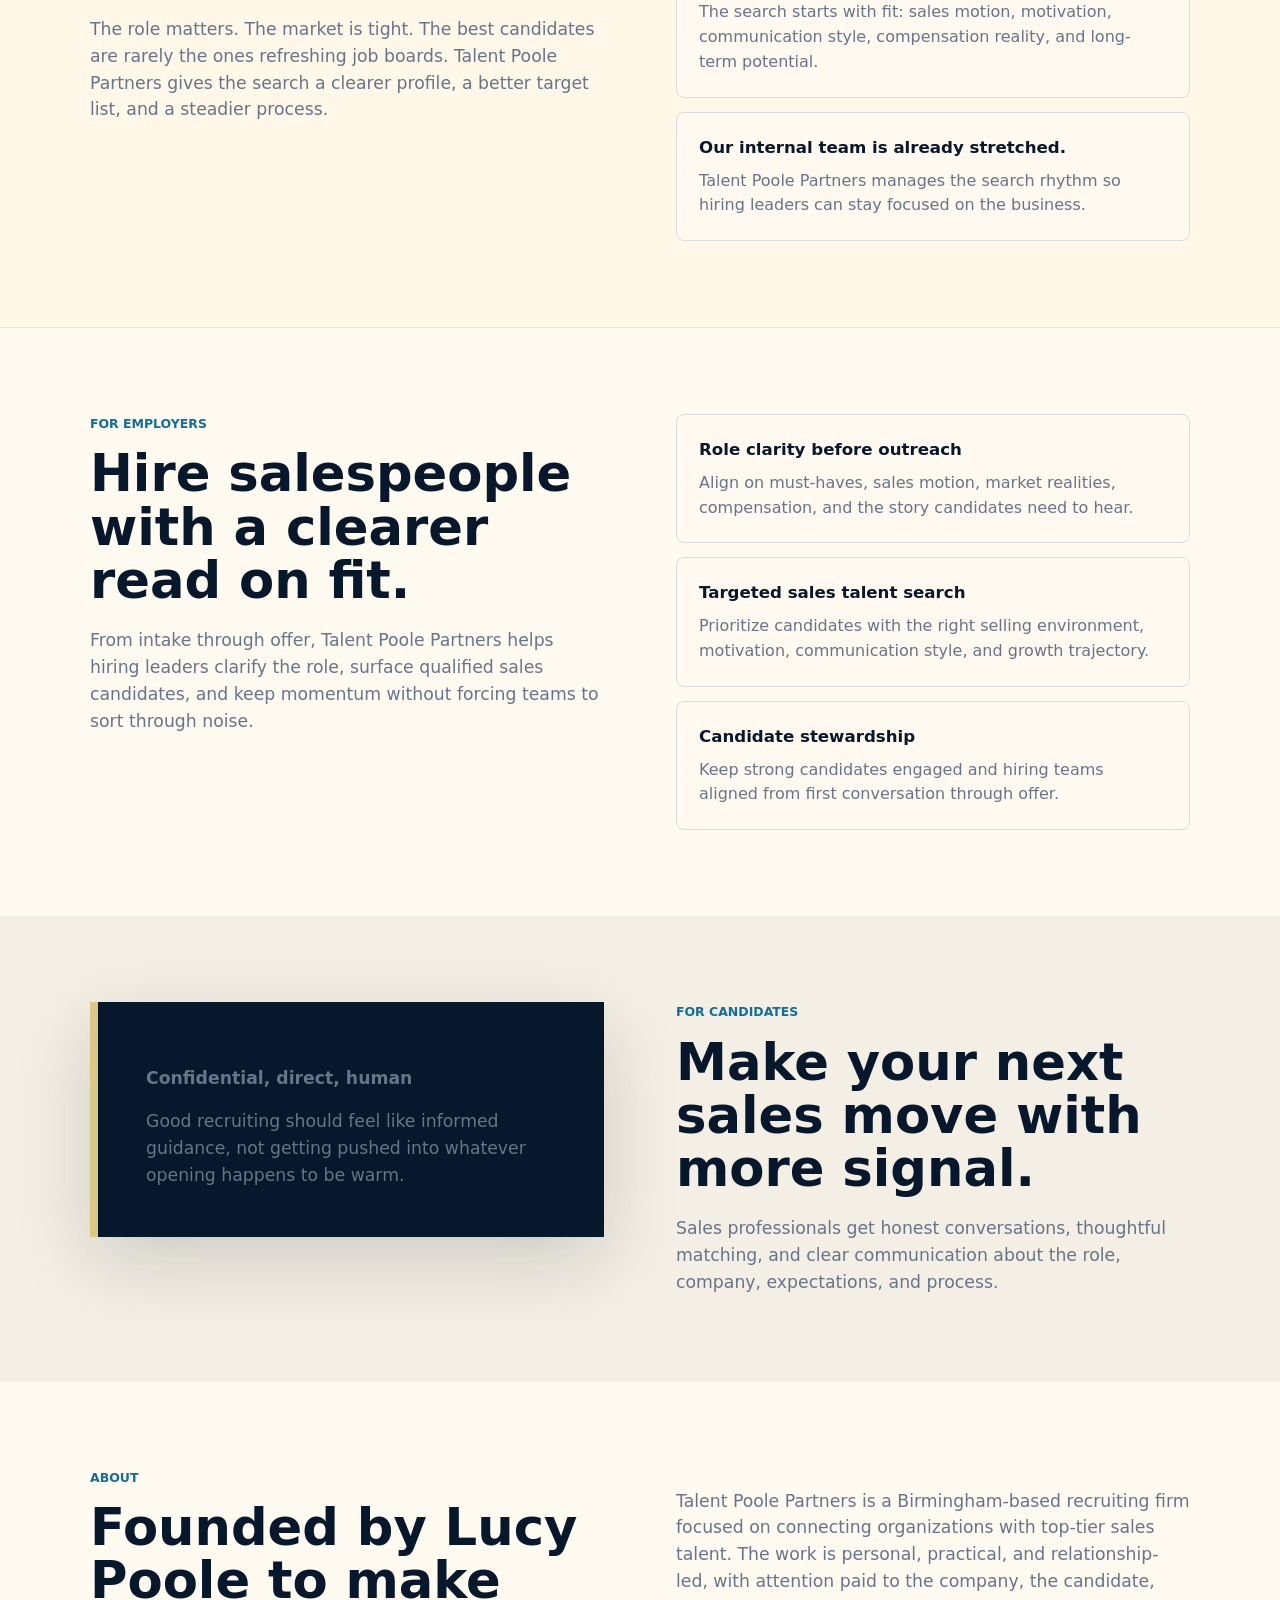
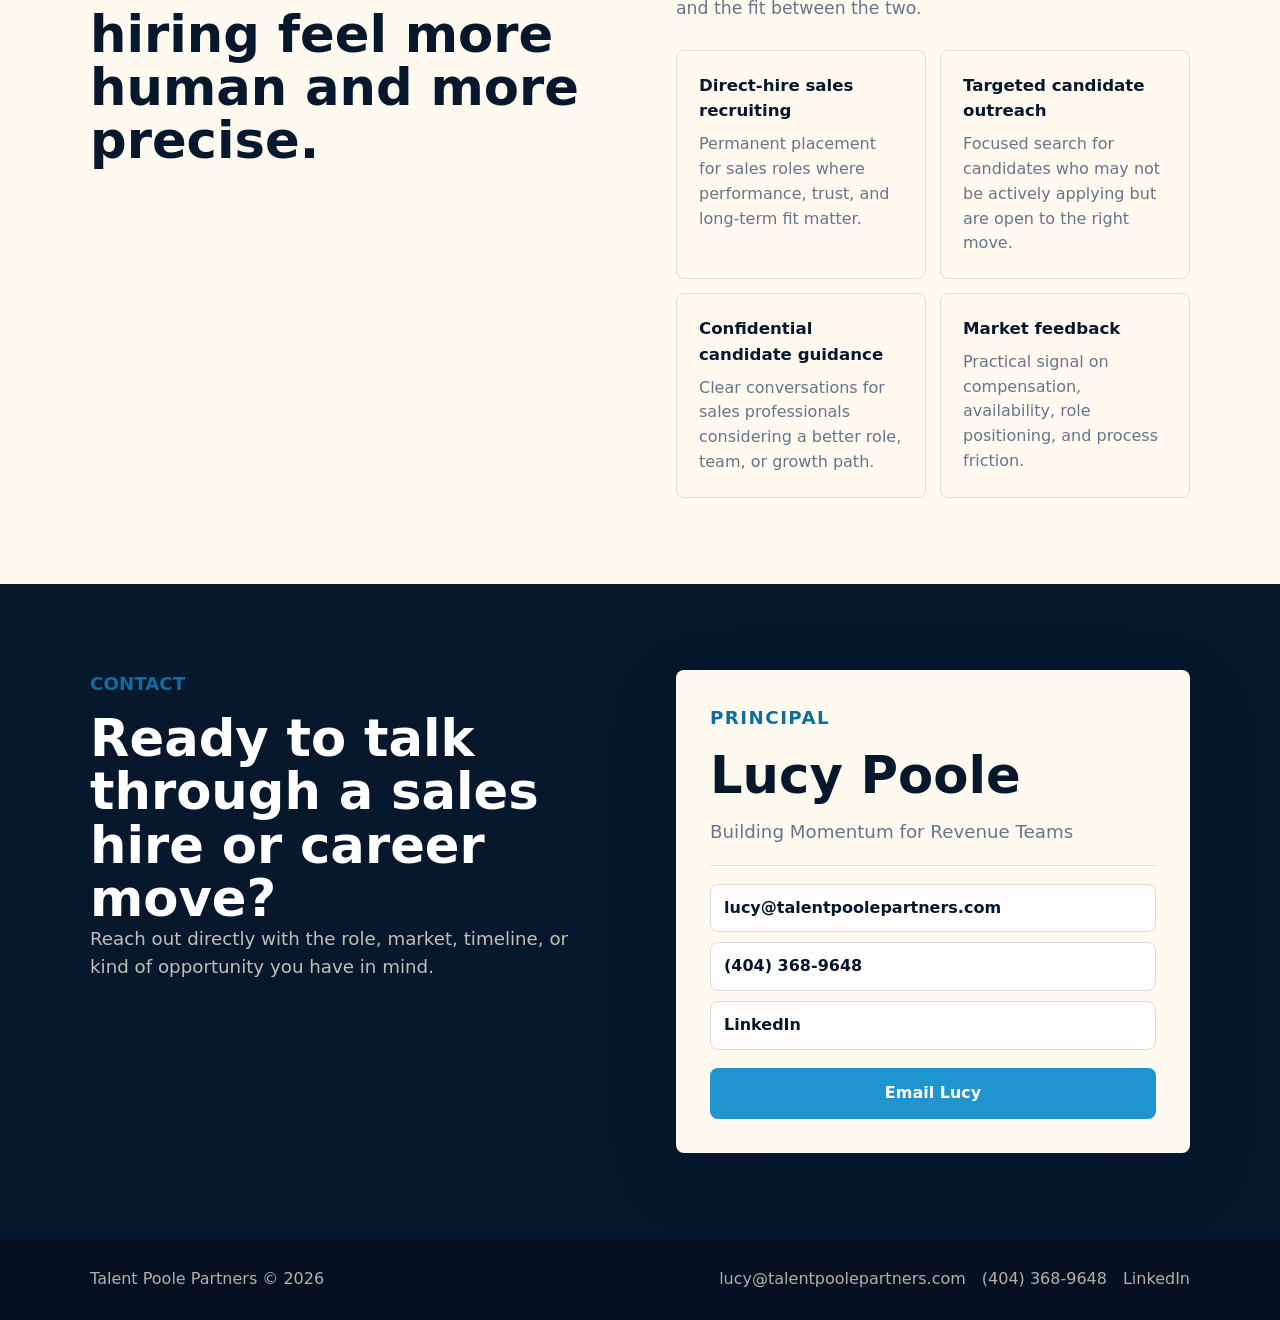
==== commit 33ea0d39: "Replace portal mock with contact card" ====
--- a/index.html
+++ b/index.html
@@ -28,7 +28,6 @@
         <a href="#candidates">Candidates</a>
         <a href="#about">About</a>
         <a href="#contact">Contact</a>
-        <a class="portal-link" href="./client-portal.html">Client Portal</a>
       </nav>
     </header>
 
@@ -143,35 +142,20 @@
             <p class="section-kicker">Contact</p>
             <h2 data-content="contact.headline">Ready to talk through a sales hire or career move?</h2>
             <p data-content="contact.copy">
-              Send a quick note with the role, market, timeline, or kind of opportunity you have in mind.
+              Reach out directly with the role, market, timeline, or kind of opportunity you have in mind.
             </p>
           </div>
-          <form class="contact-form" data-contact-form>
-            <label>
-              Name
-              <input name="name" autocomplete="name" required />
-            </label>
-            <label>
-              Email
-              <input name="email" type="email" autocomplete="email" required />
-            </label>
-            <label>
-              I am a...
-              <select name="type">
-                <option>Hiring manager</option>
-                <option>Candidate</option>
-                <option>Referral partner</option>
-              </select>
-            </label>
-            <label>
-              Message
-              <textarea name="message" rows="5" required></textarea>
-            </label>
-            <button class="button primary" type="submit">Send message</button>
-            <p class="form-note">
-              This opens your email app for now. Add a form service later if the site needs direct submissions.
-            </p>
-          </form>
+          <aside class="contact-card" aria-label="Lucy Poole contact card">
+            <p class="card-kicker">Principal</p>
+            <h3>Lucy Poole</h3>
+            <p class="card-tagline" data-content="agency.tagline">Building Momentum for Revenue Teams</p>
+            <div class="contact-methods">
+              <a data-email-link href="mailto:lucy@talentpoolepartners.com">lucy@talentpoolepartners.com</a>
+              <a data-phone-link href="tel:+14043689648">(404) 368-9648</a>
+              <a data-linkedin-link href="https://www.linkedin.com/company/talent-poole-partners/">LinkedIn</a>
+            </div>
+            <a class="button primary" href="mailto:lucy@talentpoolepartners.com" data-email-cta>Email Lucy</a>
+          </aside>
         </div>
       </section>
     </main>
@@ -180,7 +164,7 @@
       <div class="section-inner footer-inner">
         <p><span data-content="agency.name">Talent Poole</span> <span data-year></span></p>
         <div class="footer-links">
-          <a data-email-link href="mailto:hello@example.com">hello@example.com</a>
+          <a data-email-link href="mailto:lucy@talentpoolepartners.com">lucy@talentpoolepartners.com</a>
           <a data-phone-link href="tel:+14043689648">(404) 368-9648</a>
           <a data-linkedin-link href="https://www.linkedin.com/company/talent-poole-partners/">LinkedIn</a>
         </div>
--- a/styles.css
+++ b/styles.css
@@ -100,23 +100,6 @@
   color: var(--blue-dark);
 }
 
-.nav-links .portal-link {
-  align-items: center;
-  background: var(--ink);
-  border: 1px solid var(--ink);
-  border-radius: 8px;
-  color: var(--cream);
-  display: inline-flex;
-  min-height: 38px;
-  padding: 8px 13px;
-}
-
-.nav-links .portal-link:hover {
-  background: var(--blue-dark);
-  border-color: var(--blue-dark);
-  color: #fff;
-}
-
 .nav-toggle {
   background: transparent;
   border: 0;
@@ -472,305 +455,66 @@
   color: rgba(244, 239, 228, 0.78);
 }
 
-.contact-form {
+.contact-card {
   background: var(--paper);
   border-radius: 8px;
   box-shadow: var(--shadow);
   color: var(--text);
   display: grid;
-  gap: 16px;
+  gap: 18px;
   padding: clamp(22px, 4vw, 34px);
 }
 
-.contact-form label {
+.contact-card h3 {
   color: var(--ink);
-  display: grid;
-  font-size: 0.92rem;
-  font-weight: 750;
-  gap: 7px;
-}
-
-.contact-form input,
-.contact-form select,
-.contact-form textarea {
+  font-size: clamp(2rem, 4vw, 3.4rem);
+  letter-spacing: 0;
+  line-height: 0.98;
+  margin: 0;
+}
+
+.card-kicker {
+  color: var(--blue-dark);
+  font-size: 0.82rem;
+  font-weight: 850;
+  letter-spacing: 0.08em;
+  margin: 0;
+  text-transform: uppercase;
+}
+
+.card-tagline {
+  border-bottom: 1px solid rgba(216, 221, 223, 0.9);
+  color: var(--muted);
+  font-size: 1.12rem;
+  margin: 0;
+  padding-bottom: 18px;
+}
+
+.contact-methods {
+  display: grid;
+  gap: 10px;
+}
+
+.contact-methods a {
+  align-items: center;
+  background: rgba(255, 255, 255, 0.72);
   border: 1px solid var(--line);
   border-radius: 8px;
   color: var(--ink);
-  padding: 12px 13px;
-}
-
-.contact-form textarea {
-  resize: vertical;
-}
-
-.contact-form input:focus,
-.contact-form select:focus,
-.contact-form textarea:focus {
+  display: flex;
+  font-weight: 740;
+  min-height: 46px;
+  padding: 11px 13px;
+}
+
+.contact-methods a:hover {
   border-color: var(--blue);
-  outline: 3px solid rgba(31, 148, 207, 0.16);
-}
-
-.form-note {
-  color: var(--muted);
-  font-size: 0.86rem;
+  color: var(--blue-dark);
 }
 
 .site-footer {
   background: #051120;
   color: rgba(244, 239, 228, 0.72);
-}
-
-.portal-page {
-  background:
-    radial-gradient(circle at 76% 20%, rgba(31, 148, 207, 0.16), transparent 30%),
-    linear-gradient(135deg, var(--paper), var(--soft));
-  min-height: 100vh;
-}
-
-.portal-app {
-  padding: 112px clamp(20px, 5vw, 72px) 64px;
-}
-
-.portal-login-panel,
-.portal-dashboard {
-  margin: 0 auto;
-  max-width: 1220px;
-}
-
-.portal-login-panel {
-  align-items: end;
-  display: grid;
-  gap: clamp(24px, 5vw, 56px);
-  grid-template-columns: minmax(0, 1.1fr) minmax(320px, 0.55fr);
-  min-height: 360px;
-  padding: 24px 0 44px;
-}
-
-.portal-login-panel h1,
-.portal-dashboard h2 {
-  color: var(--ink);
-}
-
-.portal-login-panel h1 {
-  font-size: clamp(2.5rem, 6vw, 5.7rem);
-}
-
-.portal-login-panel p:not(.eyebrow) {
-  color: var(--muted);
-  font-size: clamp(1.05rem, 2vw, 1.24rem);
-  margin-top: 20px;
-  max-width: 650px;
-}
-
-.login-card,
-.search-card,
-.pipeline-panel,
-.activity-panel {
-  background: rgba(255, 250, 240, 0.9);
-  border: 1px solid rgba(216, 221, 223, 0.88);
-  border-radius: 8px;
-  box-shadow: 0 18px 52px rgba(7, 24, 45, 0.1);
-}
-
-.login-card {
-  display: grid;
-  gap: 14px;
-  padding: 22px;
-}
-
-.login-card label {
-  color: var(--ink);
-  display: grid;
-  font-size: 0.88rem;
-  font-weight: 760;
-  gap: 6px;
-}
-
-.login-card input {
-  background: #fff;
-  border: 1px solid var(--line);
-  border-radius: 8px;
-  color: var(--muted);
-  padding: 12px;
-}
-
-.portal-dashboard {
-  display: grid;
-  gap: 22px;
-}
-
-.portal-heading,
-.panel-header {
-  align-items: end;
-  display: flex;
-  gap: 20px;
-  justify-content: space-between;
-}
-
-.portal-heading h2,
-.panel-header h2 {
-  font-size: clamp(1.8rem, 3vw, 3.2rem);
-}
-
-.portal-summary {
-  display: flex;
-  flex-wrap: wrap;
-  gap: 8px;
-  justify-content: flex-end;
-}
-
-.portal-summary span,
-.status-pill,
-.candidate-stage {
-  background: #fff;
-  border: 1px solid rgba(216, 221, 223, 0.88);
-  border-radius: 999px;
-  color: var(--blue-dark);
-  display: inline-flex;
-  font-size: 0.78rem;
-  font-weight: 820;
-  padding: 7px 10px;
-}
-
-.search-grid {
-  display: grid;
-  gap: 14px;
-  grid-template-columns: repeat(3, minmax(0, 1fr));
-}
-
-.search-card {
-  display: grid;
-  gap: 12px;
-  padding: 20px;
-}
-
-.search-card.is-active {
-  border-color: rgba(31, 148, 207, 0.42);
-  box-shadow: 0 18px 52px rgba(31, 148, 207, 0.16);
-}
-
-.search-card h3,
-.candidate-card h3 {
-  color: var(--ink);
-  font-size: 1.08rem;
-  margin: 0;
-}
-
-.search-card p,
-.candidate-card p {
-  color: var(--muted);
-}
-
-.status-pill.neutral {
-  color: var(--ink);
-}
-
-.status-pill.soft {
-  color: #927b2c;
-}
-
-.metric-row,
-.candidate-meta,
-.feedback-row {
-  display: flex;
-  flex-wrap: wrap;
-  gap: 8px;
-}
-
-.metric-row span,
-.candidate-meta span {
-  color: var(--muted);
-  font-size: 0.84rem;
-}
-
-.portal-workspace {
-  align-items: start;
-  display: grid;
-  gap: 18px;
-  grid-template-columns: minmax(0, 1fr) minmax(280px, 0.34fr);
-}
-
-.pipeline-panel,
-.activity-panel {
-  padding: 22px;
-}
-
-.pipeline-board {
-  display: grid;
-  gap: 14px;
-  grid-template-columns: repeat(3, minmax(0, 1fr));
-  margin-top: 18px;
-}
-
-.candidate-card {
-  background: #fff;
-  border: 1px solid rgba(216, 221, 223, 0.86);
-  border-radius: 8px;
-  display: grid;
-  gap: 11px;
-  padding: 18px;
-}
-
-.feedback-row button {
-  background: var(--paper);
-  border: 1px solid var(--line);
-  border-radius: 8px;
-  color: var(--ink);
-  cursor: pointer;
-  font-size: 0.82rem;
-  font-weight: 760;
-  min-height: 34px;
-  padding: 7px 10px;
-}
-
-.feedback-row button:hover {
-  border-color: var(--blue);
-  color: var(--blue-dark);
-}
-
-.activity-panel {
-  display: grid;
-  gap: 24px;
-}
-
-.activity-list {
-  display: grid;
-  gap: 14px;
-  list-style: none;
-  margin: 14px 0 0;
-  padding: 0;
-}
-
-.activity-list li {
-  border-bottom: 1px solid rgba(216, 221, 223, 0.74);
-  display: grid;
-  gap: 3px;
-  padding-bottom: 13px;
-}
-
-.activity-list strong {
-  color: var(--ink);
-  font-size: 0.92rem;
-}
-
-.activity-list span {
-  color: var(--muted);
-  font-size: 0.84rem;
-}
-
-.document-list {
-  display: grid;
-  gap: 10px;
-}
-
-.document-list span {
-  background: #fff;
-  border: 1px solid var(--line);
-  border-radius: 8px;
-  color: var(--ink);
-  font-size: 0.9rem;
-  font-weight: 720;
-  padding: 10px;
 }
 
 .footer-inner {
@@ -894,42 +638,6 @@
     grid-template-columns: 1fr;
   }
 
-  .portal-login-panel,
-  .portal-workspace {
-    grid-template-columns: 1fr;
-  }
-
-  .portal-heading,
-  .panel-header {
-    align-items: flex-start;
-    flex-direction: column;
-  }
-
-  .portal-summary {
-    justify-content: flex-start;
-  }
-
-  .search-grid,
-  .pipeline-board {
-    grid-template-columns: 1fr;
-  }
-
-  .portal-nav {
-    background: transparent;
-    border-bottom: 0;
-    box-shadow: none;
-    display: flex;
-    flex-direction: row;
-    gap: 16px;
-    padding: 0;
-    position: static;
-  }
-
-  .portal-nav a {
-    padding: 0;
-    width: auto;
-  }
-
   .footer-inner {
     align-items: flex-start;
     flex-direction: column;
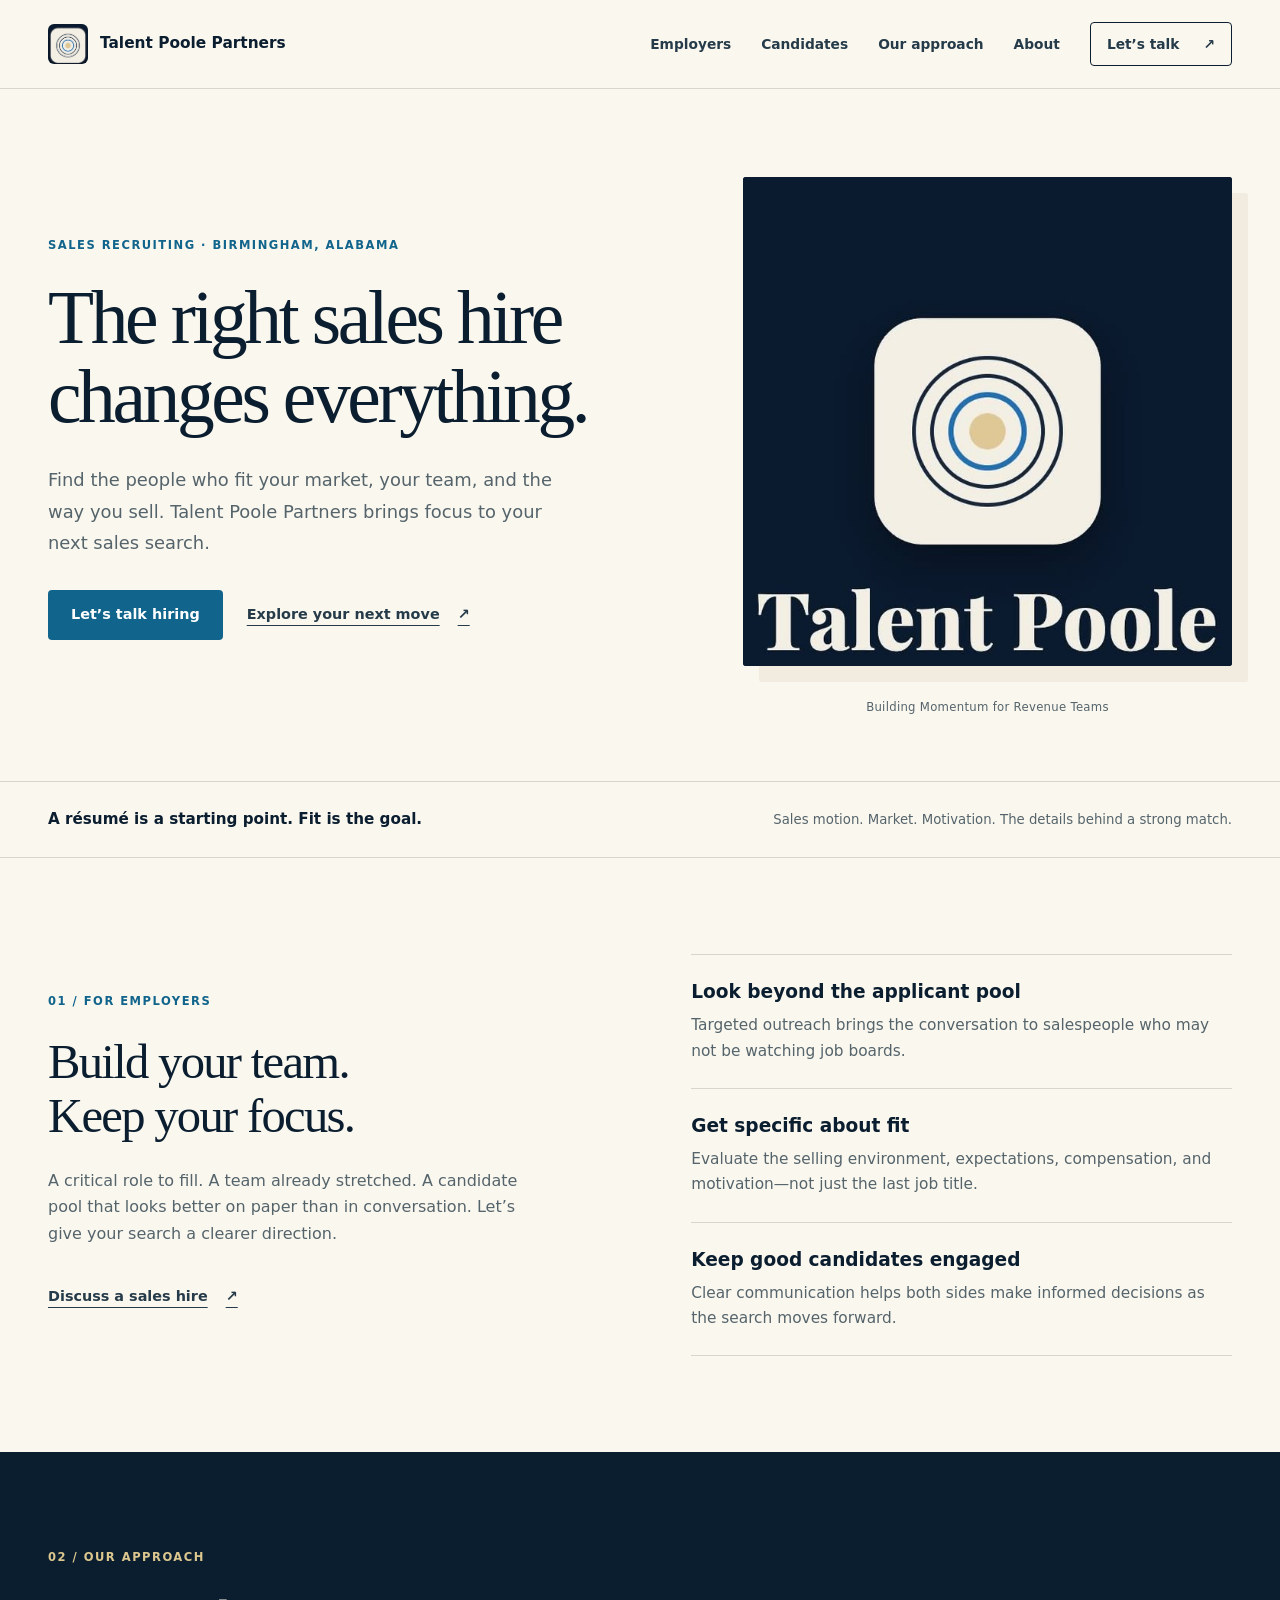
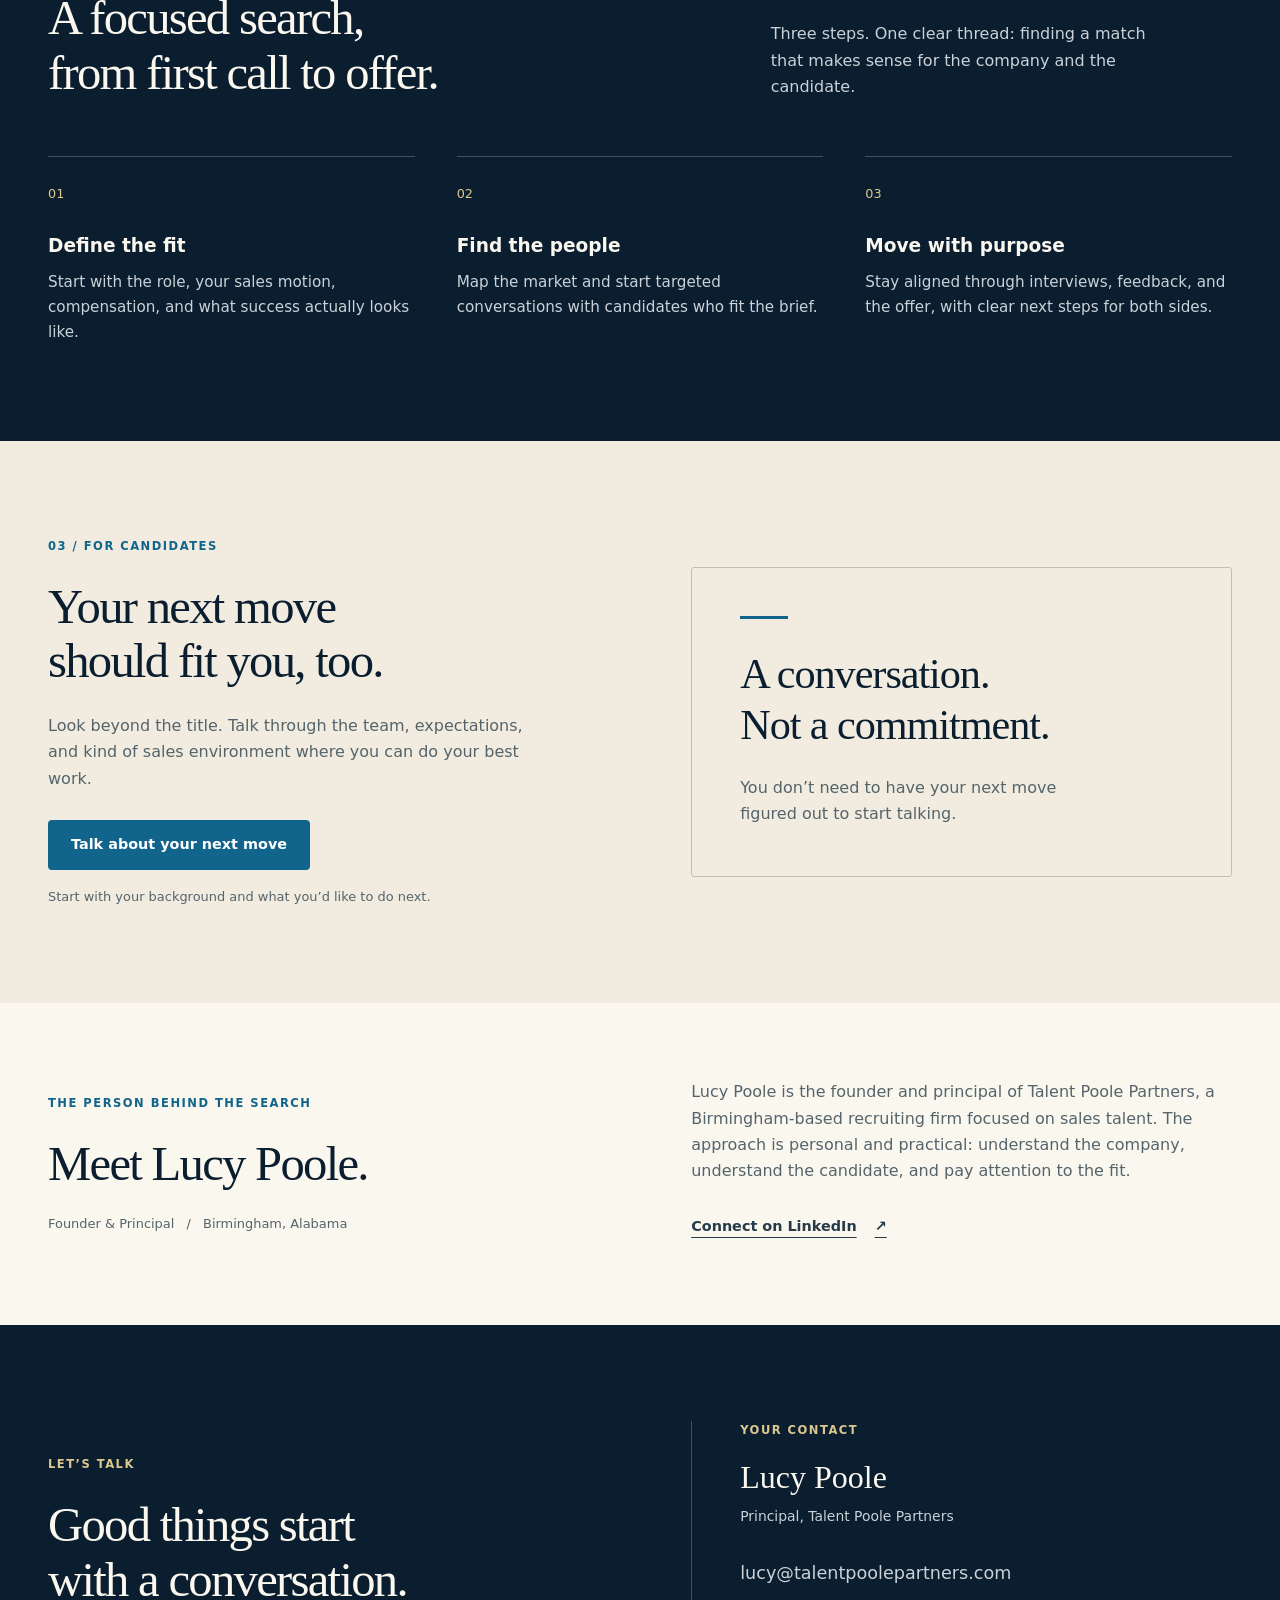
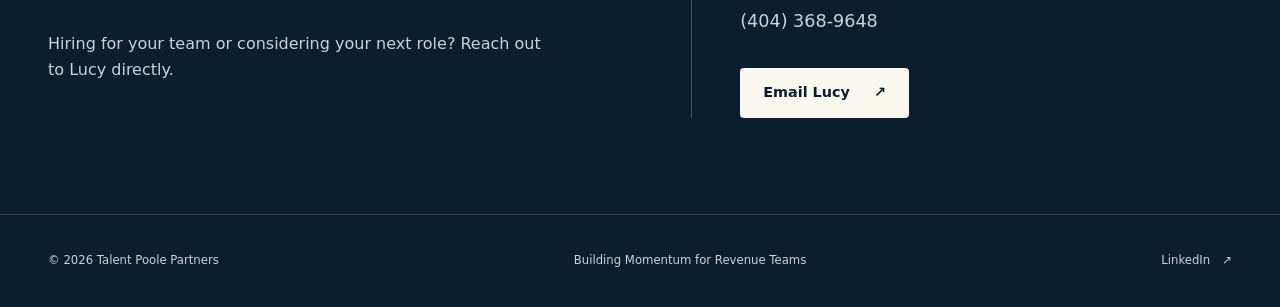
==== commit 2336733e: "Refine Talent Poole brochure design, contact paths, and accessibility" ====
--- a/index.html
+++ b/index.html
@@ -1,177 +1,111 @@
 <!doctype html>
 <html lang="en">
-  <head>
-    <meta charset="utf-8" />
-    <meta name="viewport" content="width=device-width, initial-scale=1" />
-    <title>Talent Poole Partners | Sales Recruiting</title>
-    <meta
-      name="description"
-      content="Talent Poole Partners is a Birmingham-based recruiting firm connecting organizations with high-fit sales talent."
-    />
-    <link rel="stylesheet" href="./styles.css" />
-  </head>
-  <body>
-    <header class="site-header" data-header>
+<head>
+  <meta charset="utf-8" />
+  <meta name="viewport" content="width=device-width, initial-scale=1" />
+  <title>Talent Poole Partners | Sales Recruiting</title>
+  <meta name="description" content="Sales recruiting with a focus on fit. Talent Poole Partners connects companies and sales professionals. Founded by Lucy Poole in Birmingham, Alabama." />
+  <meta name="theme-color" content="#0b1e30" />
+  <link rel="canonical" href="https://talent-poole-site.vercel.app/" />
+  <meta property="og:type" content="website" />
+  <meta property="og:title" content="Talent Poole Partners | Sales Recruiting" />
+  <meta property="og:description" content="Building Momentum for Revenue Teams. Sales recruiting with a focus on fit." />
+  <meta property="og:url" content="https://talent-poole-site.vercel.app/" />
+  <meta property="og:image" content="https://talent-poole-site.vercel.app/assets/talent-poole-social-logo.jpg" />
+  <meta property="og:image:alt" content="Talent Poole brand logo" />
+  <meta name="twitter:card" content="summary" />
+  <link rel="icon" href="./assets/talent-poole-mark.jpg" />
+  <link rel="stylesheet" href="./styles.css" />
+  <script src="./content/site-content.js" defer></script>
+  <script src="./script.js" defer></script>
+</head>
+<body>
+  <a class="skip-link" href="#top">Skip to content</a>
+  <header class="site-header">
+    <div class="header-inner">
       <a class="brand" href="#top" aria-label="Talent Poole Partners home">
-        <span class="brand-mark">
-          <img src="./assets/talent-poole-mark.jpg" alt="" />
-        </span>
+        <img src="./assets/talent-poole-mark.jpg" alt="" width="40" height="40" />
         <span data-content="agency.name">Talent Poole Partners</span>
       </a>
-      <button class="nav-toggle" type="button" aria-label="Open navigation" aria-expanded="false" data-nav-toggle>
-        <span></span>
-        <span></span>
-        <span></span>
-      </button>
-      <nav class="nav-links" data-nav>
-        <a href="#employers">Employers</a>
-        <a href="#candidates">Candidates</a>
-        <a href="#about">About</a>
-        <a href="#contact">Contact</a>
+      <button class="nav-toggle" type="button" aria-label="Open navigation" aria-expanded="false" aria-controls="site-nav" data-nav-toggle hidden><span></span><span></span></button>
+      <nav class="nav-links" id="site-nav" aria-label="Main navigation" data-nav>
+        <a href="#employers">Employers</a><a href="#candidates">Candidates</a><a href="#process">Our approach</a><a href="#about">About</a><a class="nav-contact" href="#contact">Let’s talk <span aria-hidden="true">↗</span></a>
       </nav>
-    </header>
-
-    <main id="top">
-      <section class="hero">
-        <div class="hero-media" role="img" aria-label="Abstract target graphic for focused recruiting"></div>
-        <div class="hero-overlay"></div>
+    </div>
+  </header>
+  <main id="top" tabindex="-1">
+    <section class="hero" aria-labelledby="hero-title">
+      <div class="section-inner hero-grid">
         <div class="hero-content">
-          <p class="eyebrow" data-content="agency.tagline">Sales recruiting with judgment, focus, and follow-through</p>
-          <h1 data-content="hero.headline">Sales talent for companies ready to grow.</h1>
-          <p class="hero-copy" data-content="hero.copy">
-            Talent Poole Partners connects organizations with high-fit sales talent through a search process built on clear communication, practical judgment, and real follow-through.
-          </p>
+          <p class="section-kicker" data-content="hero.eyebrow">Sales recruiting · Birmingham, Alabama</p>
+          <h1 id="hero-title" data-content="hero.headline">The right sales hire changes everything.</h1>
+          <p class="hero-copy" data-content="hero.copy">Find the people who fit your market, your team, and the way you sell. Talent Poole Partners brings focus to your next sales search.</p>
           <div class="button-row">
-            <a class="button primary" href="#contact" data-content="hero.primaryCta">Start a hiring conversation</a>
-            <a class="button secondary" href="#candidates" data-content="hero.secondaryCta">Connect as a candidate</a>
+            <a class="button primary" href="#contact" data-content="hero.primaryCta">Let’s talk hiring</a>
+            <a class="text-link" href="#candidates"><span data-content="hero.secondaryCta">Explore your next move</span><span aria-hidden="true">↗</span></a>
           </div>
         </div>
-        <div class="hero-visual" aria-hidden="true">
-          <div class="target-card">
-            <img src="./assets/talent-poole-mark.jpg" alt="" />
-          </div>
-          <div class="signal-card top">
-            <span>01</span>
-            <p>Define the profile</p>
-          </div>
-          <div class="signal-card middle">
-            <span>02</span>
-            <p>Map the market</p>
-          </div>
-          <div class="signal-card bottom">
-            <span>03</span>
-            <p>Move with care</p>
-          </div>
-        </div>
-      </section>
-
-      <section class="intro-band">
-        <div class="section-inner intro-grid">
-          <div>
-            <p class="section-kicker">Positioning</p>
-            <h2 data-content="intro.headline">A focused recruiting partner for revenue-critical hires.</h2>
-          </div>
-          <p data-content="intro.copy">
-            Hiring well takes more than a stack of resumes. Talent Poole Partners helps companies define the need, understand the market, and move the right candidates through the process with care.
-          </p>
-        </div>
-      </section>
-
-      <section class="section concerns-section">
-        <div class="section-inner concerns-layout">
-          <div>
-            <p class="section-kicker">What We Hear</p>
-            <h2 data-content="concerns.headline">What sales leaders usually know before they call.</h2>
-            <p data-content="concerns.copy">
-              The role matters. The market is tight. The best candidates are rarely the ones refreshing job boards. Talent Poole Partners gives the search a clearer profile, a better target list, and a steadier process.
-            </p>
-          </div>
-          <div class="concern-list" data-list="concerns.points"></div>
-        </div>
-      </section>
-
-      <section class="section" id="employers">
-        <div class="section-inner two-column">
-          <div>
-            <p class="section-kicker">For Employers</p>
-            <h2 data-content="employers.headline">Hire salespeople with a clearer read on fit.</h2>
-            <p data-content="employers.copy">
-              From intake through offer, Talent Poole Partners helps hiring leaders clarify the role, surface qualified sales candidates, and keep momentum without forcing teams to sort through noise.
-            </p>
-          </div>
-          <div class="feature-list" data-list="employers.points"></div>
-        </div>
-      </section>
-
-      <section class="section muted" id="candidates">
-        <div class="section-inner two-column reverse">
-          <div class="profile-panel">
-            <p class="stat" data-content="candidates.stat">Confidential, direct, human</p>
-            <p data-content="candidates.statCopy">
-              Good recruiting should feel like informed guidance, not getting pushed into whatever opening happens to be warm.
-            </p>
-          </div>
-          <div>
-            <p class="section-kicker">For Candidates</p>
-            <h2 data-content="candidates.headline">Make your next sales move with more signal.</h2>
-            <p data-content="candidates.copy">
-              Sales professionals get honest conversations, thoughtful matching, and clear communication about the role, company, expectations, and process.
-            </p>
-          </div>
-        </div>
-      </section>
-
-      <section class="section" id="about">
-        <div class="section-inner about-layout">
-          <div>
-            <p class="section-kicker">About</p>
-            <h2 data-content="about.headline">Founded by Lucy Poole to make hiring feel more human and more precise.</h2>
-          </div>
-          <div>
-            <p data-content="about.copy">
-              Talent Poole Partners is a Birmingham-based recruiting firm focused on connecting organizations with top-tier sales talent. The work is personal, practical, and relationship-led, with attention paid to the company, the candidate, and the fit between the two.
-            </p>
-            <div class="service-grid" data-list="services"></div>
-          </div>
-        </div>
-      </section>
-
-      <section class="contact-section" id="contact">
-        <div class="section-inner contact-grid">
-          <div>
-            <p class="section-kicker">Contact</p>
-            <h2 data-content="contact.headline">Ready to talk through a sales hire or career move?</h2>
-            <p data-content="contact.copy">
-              Reach out directly with the role, market, timeline, or kind of opportunity you have in mind.
-            </p>
-          </div>
-          <aside class="contact-card" aria-label="Lucy Poole contact card">
-            <p class="card-kicker">Principal</p>
-            <h3>Lucy Poole</h3>
-            <p class="card-tagline" data-content="agency.tagline">Building Momentum for Revenue Teams</p>
-            <div class="contact-methods">
-              <a data-email-link href="mailto:lucy@talentpoolepartners.com">lucy@talentpoolepartners.com</a>
-              <a data-phone-link href="tel:+14043689648">(404) 368-9648</a>
-              <a data-linkedin-link href="https://www.linkedin.com/company/talent-poole-partners/">LinkedIn</a>
-            </div>
-            <a class="button primary" href="mailto:lucy@talentpoolepartners.com" data-email-cta>Email Lucy</a>
-          </aside>
-        </div>
-      </section>
-    </main>
-
-    <footer class="site-footer">
-      <div class="section-inner footer-inner">
-        <p><span data-content="agency.name">Talent Poole</span> <span data-year></span></p>
-        <div class="footer-links">
-          <a data-email-link href="mailto:lucy@talentpoolepartners.com">lucy@talentpoolepartners.com</a>
-          <a data-phone-link href="tel:+14043689648">(404) 368-9648</a>
-          <a data-linkedin-link href="https://www.linkedin.com/company/talent-poole-partners/">LinkedIn</a>
+        <div class="hero-visual">
+          <div class="brand-art"><img src="./assets/talent-poole-social-logo.jpg" alt="Talent Poole" width="640" height="640" fetchpriority="high" /></div>
+          <p class="brand-caption" data-content="agency.tagline">Building Momentum for Revenue Teams</p>
         </div>
       </div>
-    </footer>
-
-    <script src="./content/site-content.js"></script>
-    <script src="./script.js"></script>
-  </body>
+      <div class="fit-strip"><div class="section-inner"><p data-content="intro.headline">A résumé is a starting point. Fit is the goal.</p><p data-content="intro.copy">Sales motion. Market. Motivation. The details behind a strong match.</p></div></div>
+    </section>
+    <section class="section employers-section" id="employers" aria-labelledby="employer-title">
+      <div class="section-inner two-column">
+        <div class="section-heading">
+          <p class="section-kicker">01 / For employers</p>
+          <h2 id="employer-title" data-content="employers.headline">Build your team. Keep your focus.</h2>
+          <p data-content="employers.copy">A critical role to fill. A team already stretched. A candidate pool that looks better on paper than in conversation. Let’s give your search a clearer direction.</p>
+          <a class="text-link" data-email-intent="hiring" href="mailto:lucy@talentpoolepartners.com?subject=Let%E2%80%99s%20discuss%20a%20sales%20hire"><span data-content="employers.cta">Discuss a sales hire</span><span aria-hidden="true">↗</span></a>
+        </div>
+        <div class="feature-list" data-list="employers.points">
+          <article class="feature-item"><h3>Look beyond the applicant pool</h3><p>Targeted outreach brings the conversation to salespeople who may not be watching job boards.</p></article>
+          <article class="feature-item"><h3>Get specific about fit</h3><p>Evaluate the selling environment, expectations, compensation, and motivation—not just the last job title.</p></article>
+          <article class="feature-item"><h3>Keep good candidates engaged</h3><p>Clear communication helps both sides make informed decisions as the search moves forward.</p></article>
+        </div>
+      </div>
+    </section>
+    <section class="section process-section" id="process" aria-labelledby="process-title">
+      <div class="section-inner">
+        <div class="process-heading"><div><p class="section-kicker">02 / Our approach</p><h2 id="process-title" data-content="process.headline">A focused search, from first call to offer.</h2></div><p data-content="process.copy">Three steps. One clear thread: finding a match that makes sense for the company and the candidate.</p></div>
+        <ol class="process-list" role="list" data-list="process.steps">
+          <li><h3>Define the fit</h3><p>Start with the role, your sales motion, compensation, and what success actually looks like.</p></li>
+          <li><h3>Find the people</h3><p>Map the market and start targeted conversations with candidates who fit the brief.</p></li>
+          <li><h3>Move with purpose</h3><p>Stay aligned through interviews, feedback, and the offer, with clear next steps for both sides.</p></li>
+        </ol>
+      </div>
+    </section>
+    <section class="section candidates-section" id="candidates" aria-labelledby="candidate-title">
+      <div class="section-inner two-column">
+        <div class="section-heading">
+          <p class="section-kicker">03 / For candidates</p><h2 id="candidate-title" data-content="candidates.headline">Your next move should fit you, too.</h2>
+          <p data-content="candidates.copy">Look beyond the title. Talk through the team, expectations, and kind of sales environment where you can do your best work.</p>
+          <a class="button primary" data-email-intent="candidate" href="mailto:lucy@talentpoolepartners.com?subject=Let%E2%80%99s%20discuss%20my%20next%20sales%20role" data-content="candidates.cta">Talk about your next move</a>
+          <p class="small-note" data-content="candidates.note">Start with your background and what you’d like to do next.</p>
+        </div>
+        <aside class="candidate-note" aria-label="A personal approach"><span class="note-rule" aria-hidden="true"></span><p class="note-title" data-content="candidates.stat">A conversation.
+Not a commitment.</p><p data-content="candidates.statCopy">You don’t need to have your next move figured out to start talking.</p></aside>
+      </div>
+    </section>
+    <section class="section about-section" id="about" aria-labelledby="about-title">
+      <div class="section-inner two-column">
+        <div><p class="section-kicker">The person behind the search</p><h2 id="about-title" data-content="about.headline">Meet Lucy Poole.</h2><p class="founder-title">Founder &amp; Principal <span aria-hidden="true">/</span> Birmingham, Alabama</p></div>
+        <div class="about-copy"><p data-content="about.copy">Lucy Poole is the founder and principal of Talent Poole Partners, a Birmingham-based recruiting firm focused on sales talent. The approach is personal and practical: understand the company, understand the candidate, and pay attention to the fit.</p><a class="text-link" data-linkedin-link href="https://www.linkedin.com/company/talent-poole-partners/"><span data-content="about.link">Connect on LinkedIn</span><span aria-hidden="true">↗</span></a></div>
+      </div>
+    </section>
+    <section class="contact-section" id="contact" aria-labelledby="contact-title">
+      <div class="section-inner two-column">
+        <div class="section-heading"><p class="section-kicker">Let’s talk</p><h2 id="contact-title" data-content="contact.headline">Good things start with a conversation.</h2><p data-content="contact.copy">Hiring for your team or considering your next role? Reach out to Lucy directly.</p></div>
+        <address class="contact-card">
+          <p class="card-kicker">Your contact</p><h3>Lucy Poole</h3><p>Principal, Talent Poole Partners</p>
+          <div class="contact-methods"><a data-email-link href="mailto:lucy@talentpoolepartners.com">lucy@talentpoolepartners.com</a><a data-phone-link href="tel:+14043689648">(404) 368-9648</a></div>
+          <a class="button light" data-email-cta href="mailto:lucy@talentpoolepartners.com">Email Lucy <span aria-hidden="true">↗</span></a>
+        </address>
+      </div>
+    </section>
+  </main>
+  <footer class="site-footer"><div class="section-inner footer-inner"><p>© <span data-year>2026</span> <span data-content="agency.name">Talent Poole Partners</span></p><p data-content="agency.tagline">Building Momentum for Revenue Teams</p><a data-linkedin-link href="https://www.linkedin.com/company/talent-poole-partners/">LinkedIn <span aria-hidden="true">↗</span></a></div></footer>
+</body>
 </html>
--- a/styles.css
+++ b/styles.css
@@ -1,665 +1,680 @@
 :root {
-  --ink: #07182d;
-  --text: #233248;
-  --muted: #66758a;
-  --line: #d8dddf;
-  --paper: #fffaf0;
-  --soft: #f4efe4;
-  --blue: #1f94cf;
-  --blue-dark: #0f6e9d;
-  --cream: #f4efe4;
-  --gold: #ddc785;
-  --shadow: 0 24px 70px rgba(7, 24, 45, 0.16);
-  color-scheme: light;
-  font-family:
-    Inter, ui-sans-serif, system-ui, -apple-system, BlinkMacSystemFont, "Segoe UI",
-    sans-serif;
-}
-
+  --ink:#0b1e30;
+  --text:#263b49;
+  --muted:#55646b;
+  --paper:#faf7ef;
+  --cream:#f1ecdf;
+  --line:#d8d5ca;
+  --blue:#11648b;
+  --gold:#dcc78e;
+  font-family:ui-sans-serif,system-ui,-apple-system,BlinkMacSystemFont,"Segoe UI",sans-serif;
+  color-scheme:light;
+}
 * {
-  box-sizing: border-box;
-}
-
+  box-sizing:border-box;
+}
 html {
-  scroll-behavior: smooth;
-}
-
+  scroll-behavior:smooth;
+  scroll-padding-top:100px;
+}
 body {
-  margin: 0;
-  background: var(--paper);
-  color: var(--text);
-  line-height: 1.55;
-}
-
+  margin:0;
+  background:var(--paper);
+  color:var(--text);
+  font-size:16px;
+  line-height:1.65;
+}
 a {
-  color: inherit;
-  text-decoration: none;
-}
-
-button,
-input,
-select,
-textarea {
-  font: inherit;
-}
-
+  color:inherit;
+  text-decoration:none;
+}
+button {
+  font:inherit;
+}
+p,h1,h2,h3 {
+  margin:0;
+}
+img {
+  max-width:100%;
+  display:block;
+}
+a,button {
+  -webkit-tap-highlight-color:transparent;
+}
+a:focus-visible,button:focus-visible {
+  outline:3px solid var(--blue);
+  outline-offset:6px;
+}
+section[id] {
+  scroll-margin-top:10px;
+}
+h1,h2,.note-title {
+  font-family:Georgia,"Times New Roman",serif;
+  font-weight:400;
+  color:var(--ink);
+  text-wrap:balance;
+}
+h1 {
+  font-size:clamp(3.5rem,5.9vw,5.6rem);
+  line-height:1.04;
+  letter-spacing:-.045em;
+}
+h2 {
+  font-size:clamp(2.4rem,3.8vw,3.55rem);
+  line-height:1.12;
+  letter-spacing:-.035em;
+}
+h3 {
+  font-size:1.16rem;
+  line-height:1.35;
+  font-weight:650;
+}
+::selection {
+  background:var(--gold);
+  color:var(--ink);
+}
+.section-inner {
+  width:min(100% - 96px,1200px);
+  margin-inline:auto;
+}
+.section>.section-inner,.contact-section>.section-inner {
+  padding-block:96px;
+}
+.section-kicker,.card-kicker {
+  font-size:.72rem;
+  text-transform:uppercase;
+  letter-spacing:.13em;
+  font-weight:750;
+  color:var(--blue);
+  margin-bottom:24px;
+}
+.two-column {
+  display:grid;
+  grid-template-columns:1fr 1fr;
+  gap:clamp(48px,8vw,120px);
+  align-items:center;
+}
+.section-heading>p:not(.section-kicker) {
+  margin-top:24px;
+  color:var(--muted);
+  max-width:49ch;
+}
+.section-heading>.button,.section-heading>.text-link {
+  margin-top:28px;
+}
 .site-header {
-  align-items: center;
-  background: rgba(255, 250, 240, 0.93);
-  border-bottom: 1px solid rgba(216, 221, 223, 0.82);
-  display: flex;
-  height: 72px;
-  justify-content: space-between;
-  left: 0;
-  padding: 0 clamp(20px, 5vw, 72px);
-  position: fixed;
-  right: 0;
-  top: 0;
-  z-index: 20;
-  backdrop-filter: blur(18px);
-}
-
+  position:sticky;
+  top:0;
+  z-index:20;
+  background:rgba(250,247,239,.97);
+  border-bottom:1px solid var(--line);
+}
+.header-inner {
+  height:88px;
+  width:min(100% - 96px,1320px);
+  margin:auto;
+  display:flex;
+  align-items:center;
+  justify-content:space-between;
+  gap:28px;
+}
 .brand {
-  align-items: center;
-  color: var(--ink);
-  display: inline-flex;
-  font-weight: 750;
-  gap: 12px;
-}
-
-.brand-mark {
-  align-items: center;
-  background: var(--cream);
-  border-radius: 8px;
-  display: inline-flex;
-  height: 38px;
-  justify-content: center;
-  overflow: hidden;
-  width: 38px;
-  box-shadow: inset 0 0 0 1px rgba(7, 24, 45, 0.12);
-}
-
-.brand-mark img {
-  display: block;
-  height: 100%;
-  object-fit: cover;
-  object-position: center;
-  width: 100%;
-}
-
+  display:flex;
+  align-items:center;
+  gap:12px;
+  color:var(--ink);
+  font-size:.96rem;
+  font-weight:700;
+}
+.brand img {
+  border-radius:6px;
+  flex-shrink:0;
+}
 .nav-links {
-  align-items: center;
-  display: flex;
-  gap: 28px;
-  color: var(--ink);
-  font-size: 0.95rem;
-  font-weight: 650;
-}
-
-.nav-links a:hover {
-  color: var(--blue-dark);
-}
-
+  display:flex;
+  align-items:center;
+  gap:30px;
+  font-size:.86rem;
+  font-weight:600;
+}
+.nav-links a {
+  padding-block:12px;
+}
+.nav-links a:hover,.text-link:hover {
+  color:var(--blue);
+}
+.nav-links .nav-contact {
+  border:1px solid var(--ink);
+  border-radius:4px;
+  padding:10px 16px;
+  display:flex;
+  gap:24px;
+}
 .nav-toggle {
-  background: transparent;
-  border: 0;
-  display: none;
-  height: 44px;
-  padding: 10px;
-  width: 44px;
-}
-
+  border:1px solid var(--line);
+  border-radius:4px;
+  background:none;
+  width:44px;
+  height:44px;
+  flex-shrink:0;
+  padding:10px;
+  cursor:pointer;
+}
 .nav-toggle span {
-  background: var(--ink);
-  display: block;
-  height: 2px;
-  margin: 5px 0;
-  width: 22px;
-}
-
-.hero {
-  min-height: 88vh;
-  overflow: hidden;
-  position: relative;
-  display: grid;
-  align-items: center;
-  grid-template-columns: minmax(0, 1.05fr) minmax(360px, 0.72fr);
-  gap: clamp(28px, 5vw, 78px);
-  padding: 114px clamp(20px, 5vw, 72px) 70px;
-  isolation: isolate;
-  background: var(--ink);
-}
-
-.hero-media,
-.hero-overlay {
-  inset: 0;
-  position: absolute;
-}
-
-.hero-media {
-  background:
-    radial-gradient(circle at 78% 23%, rgba(31, 148, 207, 0.24), transparent 28%),
-    radial-gradient(circle at 88% 70%, rgba(221, 199, 133, 0.16), transparent 26%),
-    linear-gradient(135deg, rgba(7, 24, 45, 1), rgba(5, 17, 32, 0.94));
-  z-index: -2;
-}
-
-.hero-overlay {
-  background:
-    linear-gradient(90deg, rgba(5, 17, 32, 0.08), rgba(5, 17, 32, 0.28)),
-    radial-gradient(circle at 68% 48%, transparent 0 11%, rgba(244, 239, 228, 0.08) 11.3% 11.7%, transparent 12% 20%, rgba(31, 148, 207, 0.11) 20.3% 20.8%, transparent 21% 31%, rgba(244, 239, 228, 0.08) 31.3% 31.8%, transparent 32%);
-  z-index: -1;
-}
-
-.hero-content {
-  color: #fff;
-  max-width: 820px;
-  padding: 0;
-}
-
+  display:block;
+  height:2px;
+  background:var(--ink);
+  margin:6px 0;
+}
+.skip-link {
+  position:fixed;
+  left:20px;
+  top:-100px;
+  background:var(--ink);
+  color:white;
+  padding:12px 20px;
+  z-index:30;
+}
+.skip-link:focus {
+  top:12px;
+}
+.hero-grid {
+  display:grid;
+  grid-template-columns:1.18fr 1fr;
+  gap:70px;
+  align-items:center;
+  padding-block:70px 64px;
+}
+.hero-copy {
+  font-size:1.12rem;
+  line-height:1.75;
+  max-width:46ch;
+  margin-top:28px;
+  color:var(--muted);
+}
+.button-row {
+  display:flex;
+  align-items:center;
+  flex-wrap:wrap;
+  gap:24px;
+  margin-top:32px;
+}
+.button {
+  display:inline-flex;
+  align-items:center;
+  justify-content:center;
+  gap:24px;
+  min-height:50px;
+  border:1px solid transparent;
+  border-radius:4px;
+  padding:12px 22px;
+  font-weight:650;
+  font-size:.9rem;
+  transition:background .16s,color .16s;
+}
+.primary {
+  background:var(--blue);
+  color:#fff;
+}
+.primary:hover {
+  background:var(--ink);
+}
+.text-link {
+  display:inline-flex;
+  align-items:center;
+  gap:18px;
+  font-size:.9rem;
+  font-weight:650;
+  text-decoration:underline;
+  text-underline-offset:6px;
+  text-decoration-thickness:1px;
+  min-height:44px;
+}
 .hero-visual {
-  align-items: center;
-  display: grid;
-  justify-items: center;
-  min-height: 430px;
-  position: relative;
-}
-
-.target-card {
-  align-items: center;
-  aspect-ratio: 1;
-  background:
-    linear-gradient(135deg, rgba(244, 239, 228, 0.95), rgba(244, 239, 228, 0.82));
-  border: 1px solid rgba(244, 239, 228, 0.36);
-  border-radius: 34px;
-  box-shadow: 0 34px 90px rgba(0, 0, 0, 0.32);
-  display: flex;
-  justify-content: center;
-  max-width: 310px;
-  padding: 18px;
-  position: relative;
-  width: min(72%, 310px);
-}
-
-.target-card::before,
-.target-card::after {
-  border: 1px solid rgba(244, 239, 228, 0.28);
-  border-radius: 999px;
-  content: "";
-  inset: -56px;
-  position: absolute;
-}
-
-.target-card::after {
-  border-color: rgba(31, 148, 207, 0.3);
-  inset: -104px;
-}
-
-.target-card img {
-  border-radius: 24px;
-  display: block;
-  height: 100%;
-  object-fit: cover;
-  width: 100%;
-}
-
-.signal-card {
-  background: rgba(244, 239, 228, 0.94);
-  border: 1px solid rgba(255, 255, 255, 0.3);
-  border-radius: 8px;
-  box-shadow: 0 18px 50px rgba(0, 0, 0, 0.25);
-  color: var(--ink);
-  min-width: 178px;
-  padding: 14px 16px;
-  position: absolute;
-}
-
-.signal-card span {
-  color: var(--blue-dark);
-  display: block;
-  font-size: 0.75rem;
-  font-weight: 850;
-  margin-bottom: 3px;
-}
-
-.signal-card p {
-  font-size: 0.92rem;
-  font-weight: 800;
-}
-
-.signal-card.top {
-  right: 2%;
-  top: 14%;
-}
-
-.signal-card.middle {
-  left: 0;
-  top: 48%;
-}
-
-.signal-card.bottom {
-  bottom: 12%;
-  right: 8%;
-}
-
-.eyebrow,
-.section-kicker {
-  color: var(--blue-dark);
-  font-size: 0.78rem;
-  font-weight: 800;
-  letter-spacing: 0;
-  margin: 0 0 14px;
-  text-transform: uppercase;
-}
-
-.hero .eyebrow {
-  color: var(--gold);
-  font-size: 0.98rem;
-  text-transform: none;
-}
-
-h1,
-h2 {
-  color: var(--ink);
-  letter-spacing: 0;
-  line-height: 1.04;
-  margin: 0;
-}
-
-h1 {
-  color: #fff;
-  font-size: clamp(2.8rem, 6vw, 6rem);
-  max-width: 800px;
-}
-
-h2 {
-  font-size: clamp(2rem, 4vw, 4.1rem);
-}
-
-p {
-  margin: 0;
-}
-
-.hero-copy {
-  font-size: clamp(1.05rem, 2vw, 1.35rem);
-  margin-top: 24px;
-  max-width: 680px;
-}
-
-.button-row {
-  display: flex;
-  flex-wrap: wrap;
-  gap: 12px;
-  margin-top: 34px;
-}
-
-.button {
-  align-items: center;
-  border: 1px solid transparent;
-  border-radius: 8px;
-  display: inline-flex;
-  font-weight: 750;
-  justify-content: center;
-  min-height: 48px;
-  padding: 12px 18px;
-  transition:
-    background 160ms ease,
-    border-color 160ms ease,
-    color 160ms ease,
-    transform 160ms ease;
-}
-
-.button:hover {
-  transform: translateY(-1px);
-}
-
-.button.primary {
-  background: var(--blue);
-  color: #fff;
-}
-
-.button.primary:hover {
-  background: var(--blue-dark);
-}
-
-.button.secondary {
-  background: rgba(255, 255, 255, 0.12);
-  border-color: rgba(255, 255, 255, 0.48);
-  color: #fff;
-}
-
-.intro-band {
-  background: var(--ink);
-  color: rgba(244, 239, 228, 0.84);
-}
-
-.section-inner {
-  margin: 0 auto;
-  max-width: 1180px;
-  padding: 86px clamp(20px, 5vw, 40px);
-  width: 100%;
-}
-
-.intro-grid,
-.two-column,
-.about-layout,
-.contact-grid,
-.concerns-layout {
-  display: grid;
-  gap: clamp(32px, 6vw, 72px);
-  grid-template-columns: minmax(0, 1fr) minmax(0, 1fr);
-}
-
-.intro-grid h2,
+  padding:18px 0 0 22px;
+}
+.brand-art {
+  position:relative;
+  background:var(--ink);
+  border-radius:3px;
+  box-shadow:16px 16px 0 var(--cream);
+}
+.brand-art img {
+  width:100%;
+  height:auto;
+  border-radius:3px;
+}
+.brand-caption {
+  text-align:center;
+  font-size:.73rem;
+  letter-spacing:.025em;
+  margin-top:32px;
+  color:var(--muted);
+}
+.fit-strip {
+  border-top:1px solid var(--line);
+  border-bottom:1px solid var(--line);
+}
+.fit-strip .section-inner {
+  display:flex;
+  align-items:center;
+  justify-content:space-between;
+  gap:32px;
+  padding-block:25px;
+}
+.fit-strip p:first-child {
+  font-weight:650;
+  font-size:.95rem;
+  color:var(--ink);
+}
+.fit-strip p:last-child {
+  font-size:.83rem;
+  color:var(--muted);
+}
+.feature-list {
+  border-top:1px solid var(--line);
+}
+.feature-item {
+  padding:24px 0;
+  border-bottom:1px solid var(--line);
+}
+.feature-item h3 {
+  margin-bottom:9px;
+  color:var(--ink);
+}
+.feature-item p {
+  color:var(--muted);
+  font-size:.96rem;
+}
+.process-section {
+  background:var(--ink);
+  color:#cad2d8;
+}
+.process-section h2 {
+  color:var(--paper);
+}
+.process-section .section-kicker,.contact-section .section-kicker {
+  color:var(--gold);
+}
+.process-heading {
+  display:grid;
+  grid-template-columns:1.35fr 1fr;
+  gap:100px;
+  align-items:end;
+}
+.process-heading>p {
+  max-width:38ch;
+  font-size:1rem;
+}
+.process-list {
+  list-style:none;
+  counter-reset:steps;
+  padding:0;
+  display:grid;
+  grid-template-columns:repeat(3,1fr);
+  gap:42px;
+  margin:56px 0 0;
+}
+.process-list li {
+  border-top:1px solid #41505b;
+  padding-top:26px;
+  counter-increment:steps;
+}
+.process-list li:before {
+  content:counter(steps,decimal-leading-zero);
+  display:block;
+  color:var(--gold);
+  font-size:.8rem;
+  margin-bottom:28px;
+}
+.process-list h3 {
+  color:var(--paper);
+  margin-bottom:12px;
+}
+.process-list p {
+  font-size:.95rem;
+  color:#cad2d8;
+}
+.process-section a:focus-visible,.contact-section a:focus-visible,.site-footer a:focus-visible {
+  outline-color:var(--gold);
+}
+.candidates-section {
+  background:var(--cream);
+}
+.candidate-note {
+  padding:48px;
+  border:1px solid #c5bead;
+  border-radius:3px;
+}
+.note-rule {
+  display:block;
+  width:48px;
+  height:3px;
+  background:var(--blue);
+  margin-bottom:30px;
+}
+.note-title {
+  font-size:clamp(2rem,3.3vw,3rem);
+  line-height:1.2;
+  white-space:pre-line;
+  letter-spacing:-.025em;
+  margin-bottom:24px;
+}
+.candidate-note>p:last-child {
+  color:var(--muted);
+  max-width:32ch;
+}
+.section-heading>p.small-note {
+  font-size:.81rem;
+  margin-top:16px;
+}
+.about-section>.section-inner {
+  padding-block:76px;
+}
+.founder-title {
+  font-size:.81rem;
+  margin-top:22px;
+  color:var(--muted);
+}
+.founder-title span {
+  margin-inline:8px;
+}
+.about-copy>p {
+  color:var(--muted);
+}
+.about-copy>.text-link {
+  margin-top:20px;
+}
+.contact-section {
+  background:var(--ink);
+  color:#cad2d8;
+}
 .contact-section h2 {
-  color: #fff;
-}
-
-.intro-grid p:last-child,
-.contact-section p {
-  font-size: 1.14rem;
-}
-
-.section {
-  background: var(--paper);
-}
-
-.section.muted {
-  background: var(--soft);
-}
-
-.two-column,
-.about-layout,
-.contact-grid {
-  align-items: start;
-}
-
-.two-column > div > p:not(.section-kicker),
-.about-layout > div > p:not(.section-kicker),
-.concerns-layout > div > p:not(.section-kicker) {
-  color: var(--muted);
-  font-size: 1.08rem;
-  margin-top: 20px;
-}
-
-.concerns-section {
-  background: #fff7e8;
-  border-bottom: 1px solid rgba(216, 221, 223, 0.64);
-}
-
-.concerns-layout {
-  align-items: start;
-}
-
-.concern-list {
-  display: grid;
-  gap: 14px;
-}
-
-.feature-list {
-  display: grid;
-  gap: 14px;
-}
-
-.feature-item,
-.service-card,
-.concern-list .feature-item {
-  background: rgba(255, 250, 240, 0.9);
-  border: 1px solid var(--line);
-  border-radius: 8px;
-  padding: 22px;
-}
-
-.feature-item h3,
-.service-card h3 {
-  color: var(--ink);
-  font-size: 1.04rem;
-  margin: 0 0 8px;
-}
-
-.feature-item p,
-.service-card p {
-  color: var(--muted);
-}
-
-.profile-panel {
-  background: var(--ink);
-  border-left: 8px solid var(--gold);
-  box-shadow: var(--shadow);
-  color: rgba(255, 255, 255, 0.82);
-  padding: clamp(28px, 5vw, 48px);
-}
-
-.profile-panel .stat {
-  color: #fff;
-  font-size: clamp(2rem, 4vw, 3.6rem);
-  font-weight: 800;
-  letter-spacing: 0;
-  line-height: 1.04;
-  margin-bottom: 16px;
-}
-
-.profile-panel p:not(.stat) {
-  color: rgba(255, 255, 255, 0.78);
-}
-
-.service-grid {
-  display: grid;
-  gap: 14px;
-  grid-template-columns: repeat(2, minmax(0, 1fr));
-  margin-top: 28px;
-}
-
-.contact-section {
-  background: var(--ink);
-  color: rgba(244, 239, 228, 0.78);
-}
-
+  color:var(--paper);
+}
+.contact-section .section-heading>p:not(.section-kicker) {
+  color:#cad2d8;
+}
 .contact-card {
-  background: var(--paper);
-  border-radius: 8px;
-  box-shadow: var(--shadow);
-  color: var(--text);
-  display: grid;
-  gap: 18px;
-  padding: clamp(22px, 4vw, 34px);
-}
-
+  font-style:normal;
+  padding-left:48px;
+  border-left:1px solid #41505b;
+}
+.card-kicker {
+  color:var(--gold);
+  margin-bottom:16px;
+}
 .contact-card h3 {
-  color: var(--ink);
-  font-size: clamp(2rem, 4vw, 3.4rem);
-  letter-spacing: 0;
-  line-height: 0.98;
-  margin: 0;
-}
-
-.card-kicker {
-  color: var(--blue-dark);
-  font-size: 0.82rem;
-  font-weight: 850;
-  letter-spacing: 0.08em;
-  margin: 0;
-  text-transform: uppercase;
-}
-
-.card-tagline {
-  border-bottom: 1px solid rgba(216, 221, 223, 0.9);
-  color: var(--muted);
-  font-size: 1.12rem;
-  margin: 0;
-  padding-bottom: 18px;
-}
-
+  font-family:Georgia,"Times New Roman",serif;
+  font-weight:400;
+  font-size:2rem;
+  color:var(--paper);
+  margin-bottom:6px;
+}
+.contact-card>p:not(.card-kicker) {
+  font-size:.87rem;
+}
 .contact-methods {
-  display: grid;
-  gap: 10px;
-}
-
+  display:grid;
+  gap:4px;
+  margin-block:24px;
+}
 .contact-methods a {
-  align-items: center;
-  background: rgba(255, 255, 255, 0.72);
-  border: 1px solid var(--line);
-  border-radius: 8px;
-  color: var(--ink);
-  display: flex;
-  font-weight: 740;
-  min-height: 46px;
-  padding: 11px 13px;
-}
-
+  font-size:clamp(.9rem,1.4vw,1.1rem);
+  min-height:44px;
+  display:flex;
+  align-items:center;
+  overflow-wrap:anywhere;
+  word-break:break-word;
+}
 .contact-methods a:hover {
-  border-color: var(--blue);
-  color: var(--blue-dark);
-}
-
+  text-decoration:underline;
+  text-underline-offset:5px;
+}
+.light {
+  background:var(--paper);
+  color:var(--ink);
+}
+.light:hover {
+  background:var(--gold);
+}
 .site-footer {
-  background: #051120;
-  color: rgba(244, 239, 228, 0.72);
-}
-
+  background:var(--ink);
+  color:#cad2d8;
+  border-top:1px solid #34434e;
+}
 .footer-inner {
-  align-items: center;
-  display: flex;
-  justify-content: space-between;
-  padding-bottom: 28px;
-  padding-top: 28px;
-}
-
-.footer-links {
-  display: flex;
-  flex-wrap: wrap;
-  gap: 16px;
-  justify-content: flex-end;
-}
-
-.footer-inner a:hover {
-  color: #fff;
-}
-
-@media (max-width: 820px) {
-  .site-header {
-    height: 66px;
-  }
-
+  display:flex;
+  flex-wrap:wrap;
+  align-items:center;
+  justify-content:space-between;
+  gap:16px;
+  padding-block:24px;
+  font-size:.73rem;
+}
+.footer-inner>a {
+  min-height:44px;
+  display:inline-flex;
+  align-items:center;
+  gap:12px;
+}
+@media(min-width:861px) {
   .nav-toggle {
-    display: block;
-  }
-
+    display:none;
+  }
+}
+@media(max-width:1100px) {
+  .header-inner,.section-inner {
+    width:calc(100% - 64px);
+  }
   .nav-links {
-    background: #fff;
-    border-bottom: 1px solid var(--line);
-    box-shadow: var(--shadow);
-    display: none;
-    flex-direction: column;
-    gap: 0;
-    left: 0;
-    padding: 10px 20px 18px;
-    position: absolute;
-    right: 0;
-    top: 66px;
-  }
-
-  .nav-links.is-open {
-    display: flex;
-  }
-
-  .nav-links a {
-    padding: 12px 0;
-    width: 100%;
-  }
-
-  .hero {
-    grid-template-columns: 1fr;
-    min-height: 86vh;
-    padding-bottom: 42px;
-    padding-top: 92px;
-  }
-
-  .hero-content {
-    padding-bottom: 0;
-  }
-
+    gap:20px;
+  }
+  .hero-grid {
+    gap:38px;
+  }
   .hero-visual {
-    min-height: 260px;
-    order: -1;
-  }
-
-  .target-card {
-    border-radius: 24px;
-    max-width: 170px;
-    padding: 10px;
-  }
-
-  .target-card::before {
-    inset: -32px;
-  }
-
-  .target-card::after {
-    inset: -62px;
-  }
-
-  .signal-card {
-    min-width: 136px;
-    padding: 10px 12px;
-  }
-
-  .signal-card p {
-    font-size: 0.78rem;
-  }
-
-  .signal-card.top {
-    right: 0;
-    top: 3%;
-  }
-
-  .signal-card.middle {
-    left: 0;
-    top: 43%;
-  }
-
-  .signal-card.bottom {
-    bottom: 1%;
-    right: 3%;
-  }
-
-  .intro-grid,
-  .two-column,
-  .about-layout,
-  .contact-grid,
-  .concerns-layout {
-    grid-template-columns: 1fr;
-  }
-
-  .reverse .profile-panel {
-    order: 2;
-  }
-
-  .service-grid {
-    grid-template-columns: 1fr;
-  }
-
+    padding-left:0;
+  }
+  .process-heading {
+    gap:48px;
+  }
+}
+@media(max-width:860px) {
+  html:not(.has-js) .site-header {
+    position: static;
+  }
+  html {
+    scroll-padding-top:86px;
+  }
+  .header-inner {
+    min-height:76px;
+    height:auto;
+    flex-wrap:wrap;
+    gap:0;
+    padding-block:16px;
+  }
+  .brand {
+    font-size:.9rem;
+  }
+  .brand img {
+    width:34px;
+    height:34px;
+  }
+  .nav-links {
+    width:100%;
+    display:flex;
+    flex-wrap:wrap;
+    gap:4px 24px;
+    padding-top:16px;
+  }
+  .nav-links .nav-contact {
+    border:0;
+    padding:12px 0;
+  }
+  .has-js .nav-toggle {
+    display:block;
+  }
+  .has-js .nav-links {
+    display:none;
+  }
+  .has-js .nav-links.is-open {
+    display:flex;
+    flex-direction:column;
+    align-items:stretch;
+    gap:0;
+    padding-top:12px;
+  }
+  .has-js .nav-links a {
+    border-top:1px solid var(--line);
+  }
+  .hero-grid {
+    grid-template-columns:1.2fr 1fr;
+    gap:32px;
+    padding-block:56px;
+  }
+  h1 {
+    font-size:clamp(2.8rem,6.4vw,4rem);
+  }
+  .hero-copy {
+    font-size:1rem;
+  }
+  .hero .section-kicker {
+    font-size:.64rem;
+  }
+  .hero-visual {
+    padding-top:0;
+  }
+  .brand-caption {
+    font-size:.65rem;
+  }
+  .button-row {
+    gap:14px;
+  }
+  .fit-strip .section-inner {
+    align-items:flex-start;
+    flex-direction:column;
+    gap:5px;
+  }
+  .two-column {
+    gap:40px;
+  }
+  .section>.section-inner,.contact-section>.section-inner {
+    padding-block:70px;
+  }
+  .process-heading {
+    grid-template-columns:1fr;
+    gap:24px;
+  }
+  .process-heading>p {
+    max-width:55ch;
+  }
+  .process-list {
+    gap:26px;
+  }
+  .candidate-note {
+    padding:30px;
+  }
+  .contact-card {
+    padding-left:28px;
+  }
+}
+@media(max-width:600px) {
+  .header-inner,.section-inner {
+    width:calc(100% - 40px);
+  }
+  .hero-grid {
+    grid-template-columns:1fr;
+    gap:38px;
+    padding-block:42px;
+  }
+  .hero .section-kicker {
+    font-size:.65rem;
+    margin-bottom:22px;
+  }
+  h1 {
+    font-size:clamp(2.85rem,11vw,4rem);
+    max-width:12ch;
+  }
+  h2 {
+    font-size:2.5rem;
+  }
+  .hero-copy {
+    max-width:42ch;
+  }
+  .hero-visual {
+    display:none;
+  }
+  .button-row {
+    align-items:flex-start;
+    flex-direction:column;
+    gap:10px;
+    margin-top:26px;
+  }
+  .fit-strip .section-inner {
+    padding-block:20px;
+  }
+  .fit-strip p:first-child {
+    font-size:.88rem;
+  }
+  .fit-strip p:last-child {
+    font-size:.78rem;
+  }
+  .two-column {
+    grid-template-columns:1fr;
+    gap:36px;
+  }
+  .section>.section-inner,.contact-section>.section-inner {
+    padding-block:58px;
+  }
+  .section-kicker {
+    margin-bottom:20px;
+  }
+  .process-list {
+    grid-template-columns:1fr;
+    gap:26px;
+    margin-top:36px;
+  }
+  .process-list li {
+    display:grid;
+    grid-template-columns:32px 1fr;
+    column-gap:16px;
+    padding-top:22px;
+  }
+  .process-list li:before {
+    grid-column:1;
+    grid-row:1 / 3;
+    margin:0;
+    padding-top:3px;
+  }
+  .process-list h3,.process-list p {
+    grid-column:2;
+  }
+  .candidate-note {
+    padding:30px;
+  }
+  .contact-card {
+    padding:28px 0 0;
+    border-left:0;
+    border-top:1px solid #41505b;
+  }
   .footer-inner {
-    align-items: flex-start;
-    flex-direction: column;
-    gap: 8px;
-  }
-
-  .footer-links {
-    justify-content: flex-start;
-  }
-}
-
-@media (max-width: 520px) {
-  .button {
-    width: 100%;
-  }
-
-  h1 {
-    font-size: 2.65rem;
-  }
-
-  .section-inner {
-    padding-bottom: 66px;
-    padding-top: 66px;
-  }
-}
+    flex-direction:column;
+    align-items:flex-start;
+    gap:4px;
+  }
+  .about-section>.section-inner {
+    padding-block:58px;
+  }
+  .founder-title {
+    max-width:30ch;
+  }
+}
+@media(prefers-reduced-motion:reduce) {
+  html {
+    scroll-behavior:auto;
+  }
+  *,*::before,*::after {
+    transition:none!important;
+  }
+}
